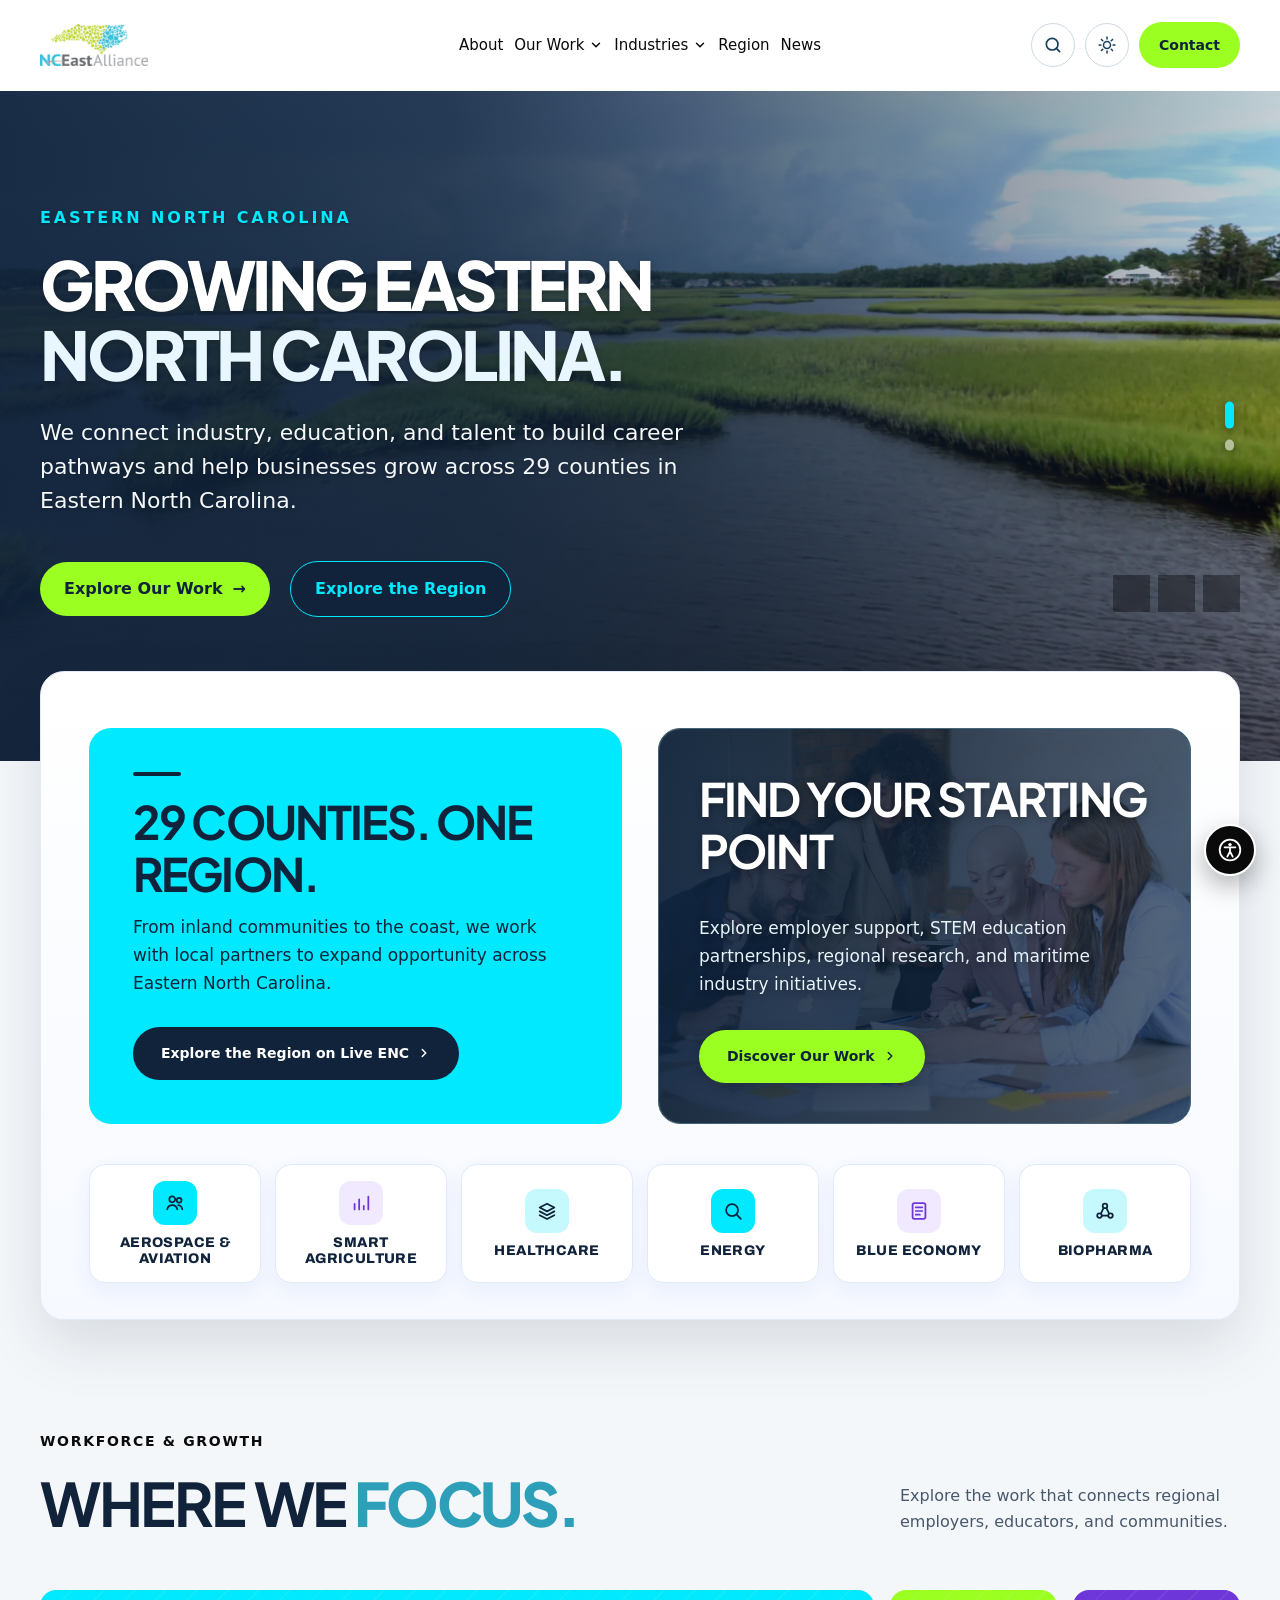
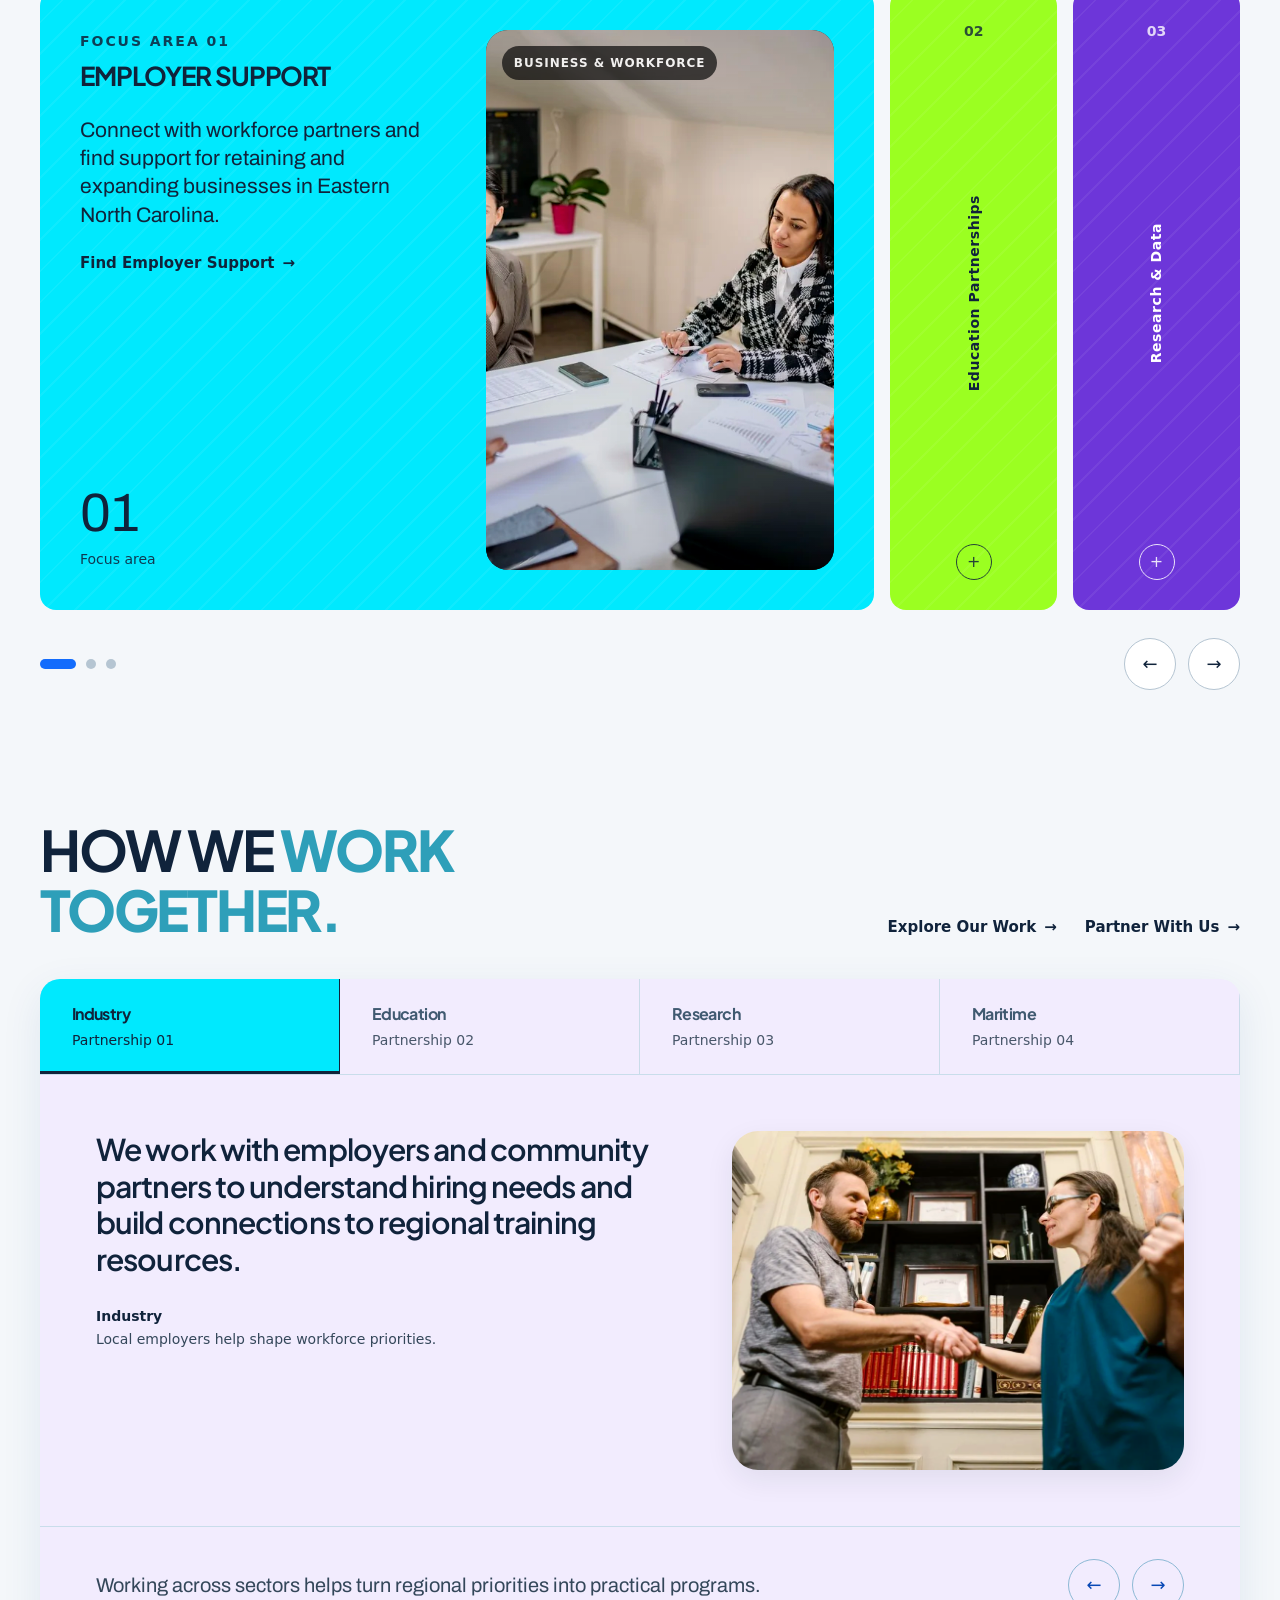
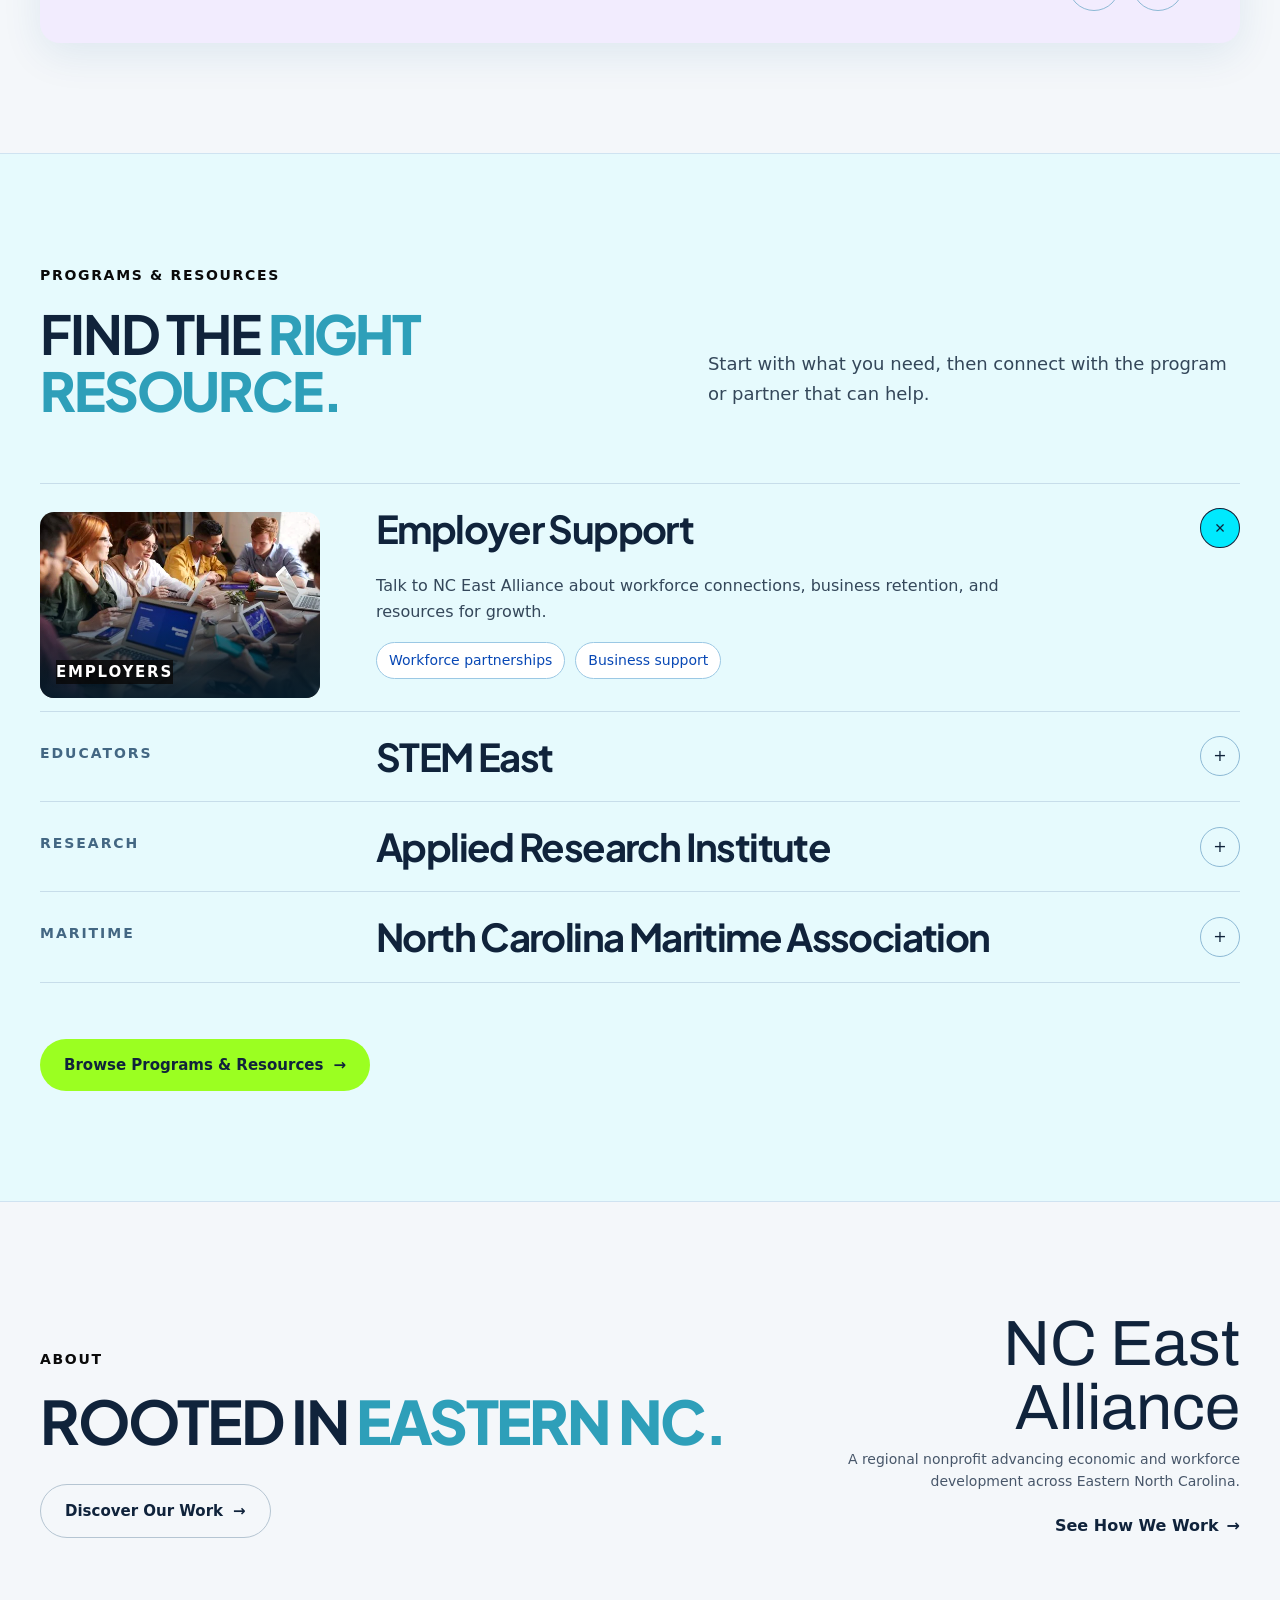
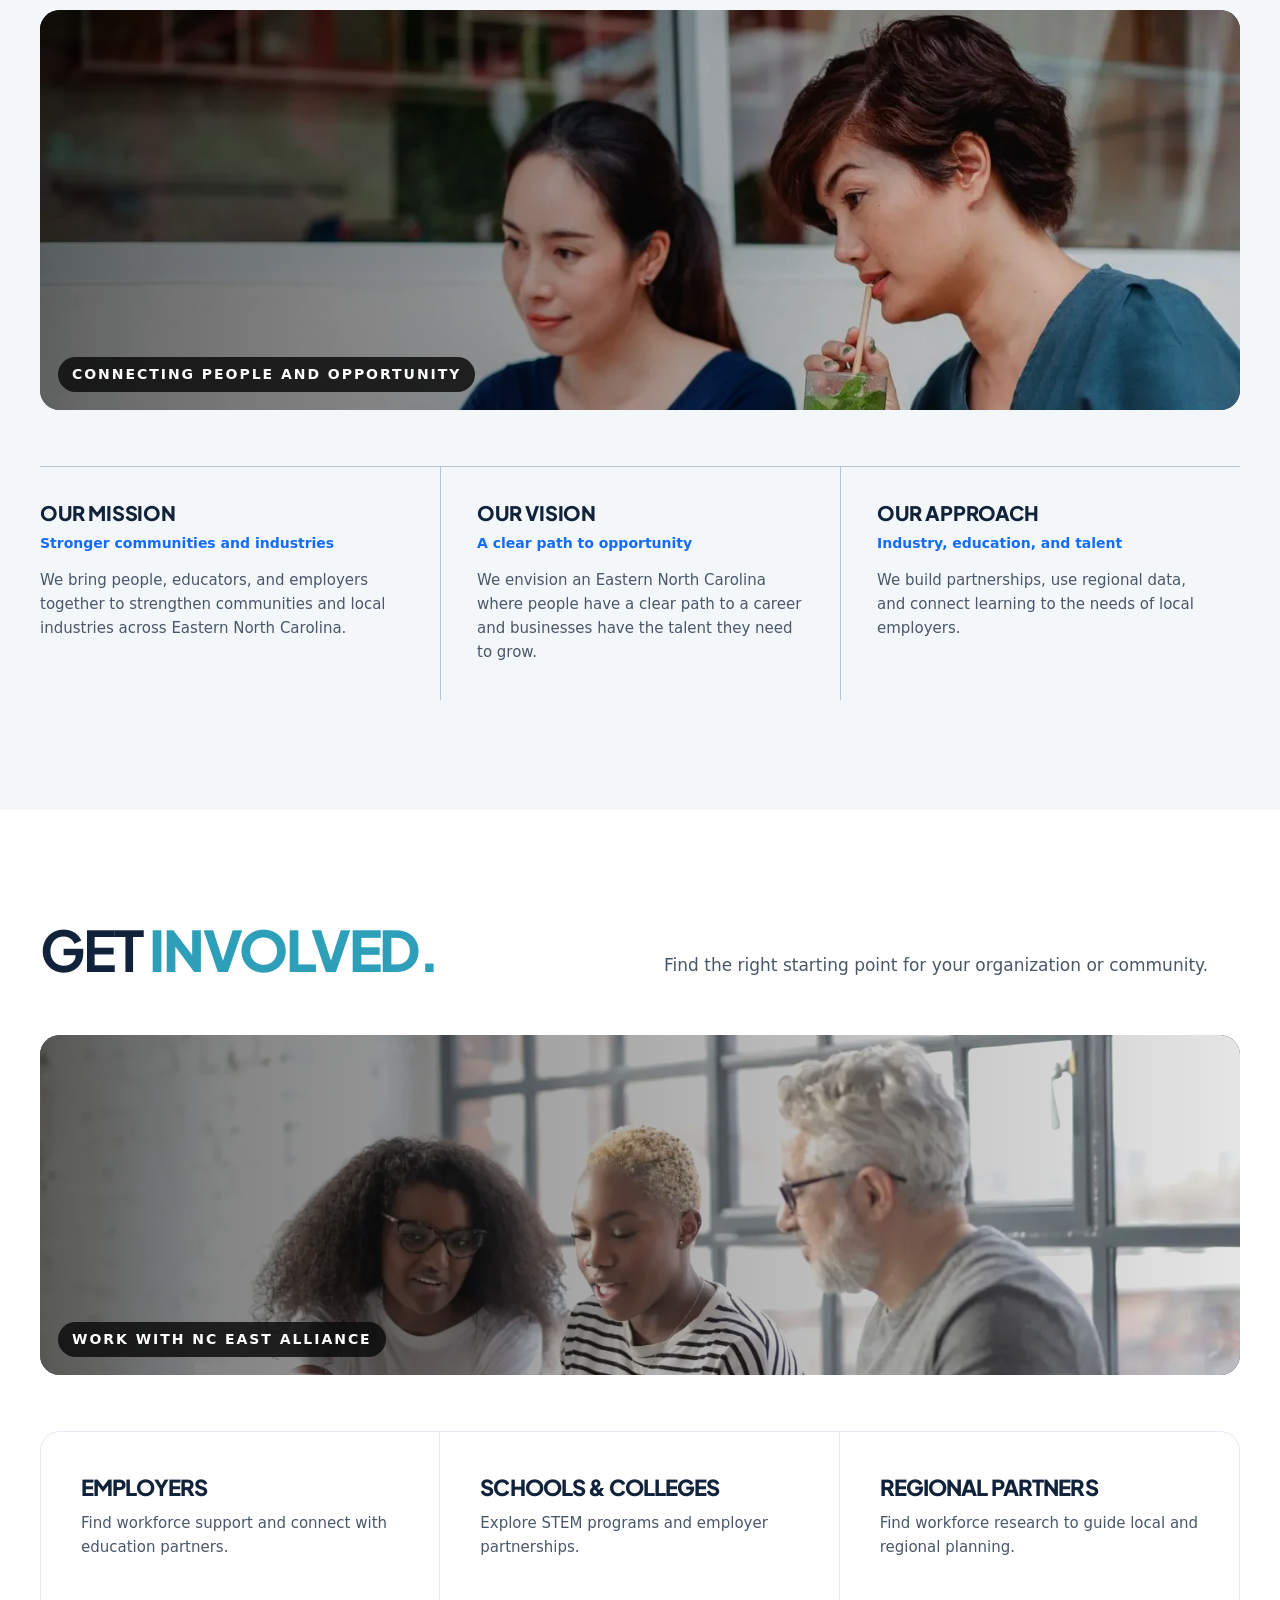
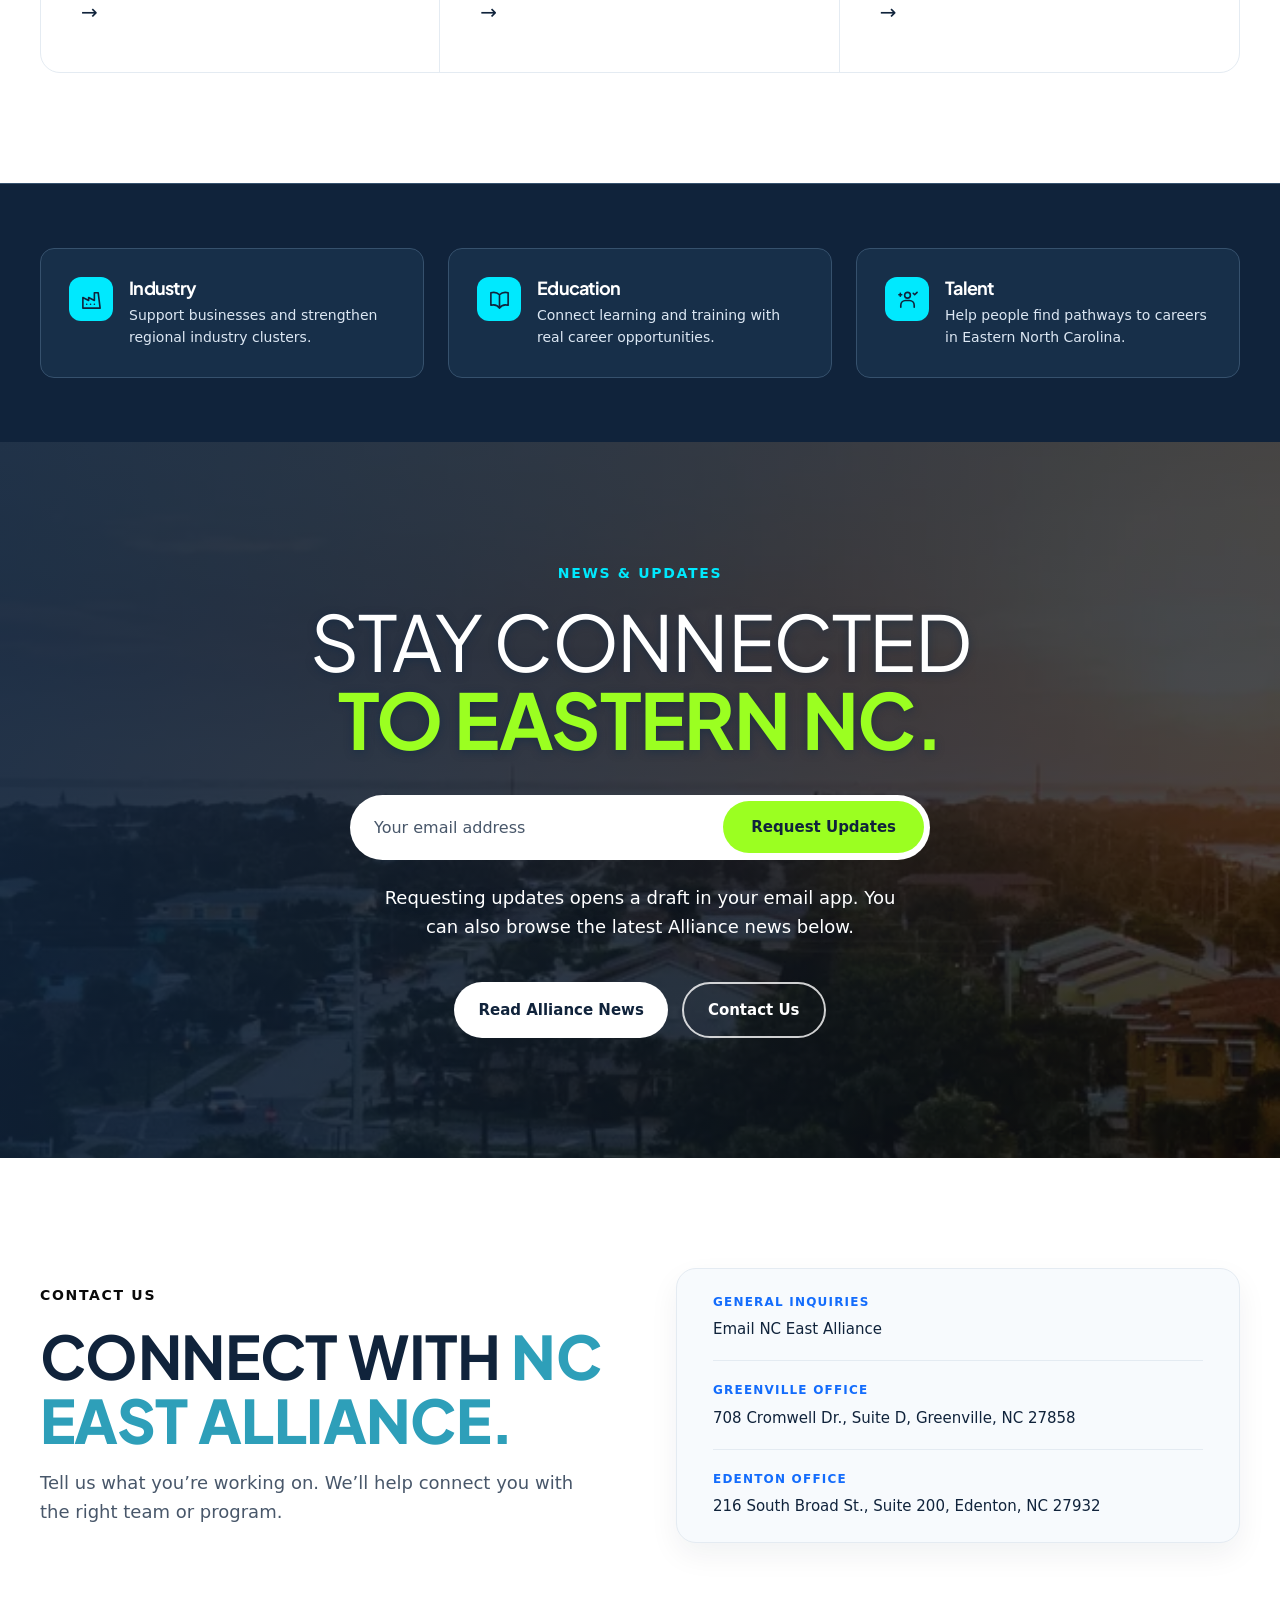
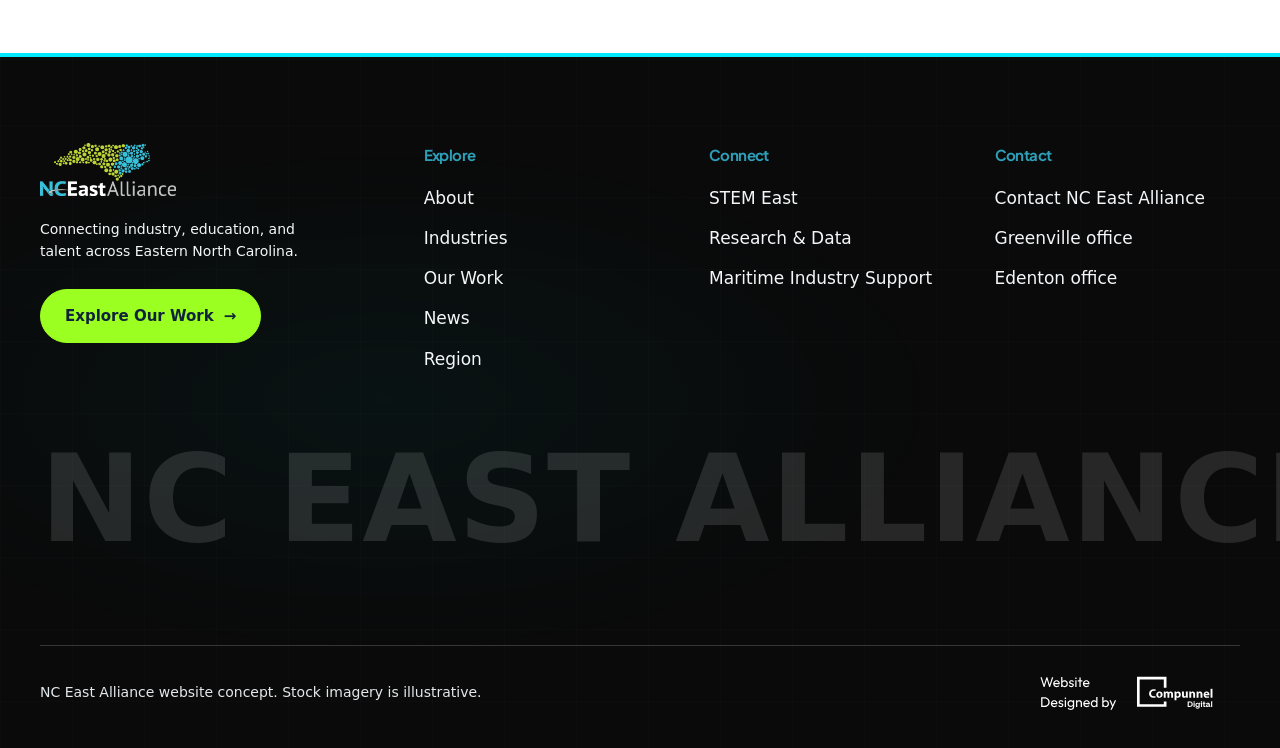
==== index.html @ 00477bab "Add files via upload" ====
<!DOCTYPE html>
<html lang="en">
<head>
<meta charset="utf-8">
<meta content="light" name="color-scheme">
<meta content="width=device-width, initial-scale=1, viewport-fit=cover" name="viewport">
<title>NC East Alliance | Growing Eastern North Carolina</title>
<meta name="description" content="NC East Alliance connects industry, education, and talent across 29 counties in Eastern North Carolina."><style>
  :root {
    --surface: #FFFFFF;
    --on-dark: #FFFFFF;
    --dark-surface: #10233B;
    --header-bg: rgba(255,255,255,.92);
    --ink-soft: #55585F;
    --red: #136CFC;
    --red-dark: #0848B5;
    --red-tint: #E5F3FA;
    --white: #FFFFFF;
    --paper: #F4F7FA;
    --grey-100: #E8E8E6;
    --grey-300: #C9CACE;
    --grey-500: #72757C;
    --grey-700: #3A3C41;
    --mid: #0848B5;
    --light: #A6A9B0;
    --charcoal: #10233B;
    --radius: 16px;
    --max: 1200px;
    --serif: "Archivo", "Arial Black", Arial, sans-serif;
    --sans: "Inter", system-ui, -apple-system, "Segoe UI", Roboto, sans-serif;
    --ease: cubic-bezier(.2,.7,.2,1);
  }
  * { box-sizing: border-box; margin: 0; padding: 0; }
  html { scroll-behavior: smooth; scroll-padding-top: 80px; }
  body { font-family: var(--sans); color: var(--charcoal); background: var(--paper); line-height: 1.6; -webkit-font-smoothing: antialiased; overflow-x: hidden; }
  a { color: inherit; text-decoration: none; }
  button, input, select, textarea { font: inherit; }
  [hidden] { display: none !important; }
  .container { width: min(100% - 48px, var(--max)); margin-inline: auto; }
  section { padding: 110px 0; }
  .display { font-family: var(--serif); font-weight: 400; line-height: 1.05; letter-spacing: -0.02em; }
  .display em { font-style: italic; font-weight: 700; }
  .eyebrow { display: block; font-size: 14px; font-weight: 600; letter-spacing: .12em; text-transform: uppercase; color: var(--grey-500); margin-bottom: 18px; }
  .eyebrow.red { color: var(--red); }
  h3 { font-size: 20px; font-weight: 600; line-height: 1.3; }
  p { color: var(--grey-500); }
  .muted-link { font-weight: 600; display: inline-flex; gap: 8px; align-items: center; transition: color .2s; }
  .muted-link:hover { color: var(--red); }
  .muted-link span { display: inline-block; transition: transform .3s var(--ease); }
  .muted-link:hover span { transform: translate(3px,-3px); }

  
  .reveal { opacity: 0; transform: translateY(28px); transition: opacity .9s var(--ease), transform .9s var(--ease); transition-delay: var(--d, 0s); }
  .reveal.in { opacity: 1; transform: none; }

  
  #scroll-bar { position: fixed; top: 0; left: 0; height: 3px; width: 0; background: var(--red); z-index: 100; }

  
  .btn { display: inline-flex; align-items: center; justify-content: center; gap: 10px; padding: 14px 24px; border-radius: 999px; font-weight: 600; font-size: 15px; border: 0; cursor: pointer; transition: background .25s, color .25s, border-color .25s, transform .25s var(--ease), box-shadow .25s; position: relative; overflow: hidden; }
  .btn .arr { display: inline-block; transition: transform .3s var(--ease); }
  .btn:hover .arr { transform: translateX(4px); }
  .btn:hover { transform: translateY(-2px); box-shadow: 0 10px 24px rgba(28,29,32,.18); }
  .btn:active { transform: scale(.97); }
  .btn-red { background: var(--red); color: var(--on-dark); }
  .btn-red:hover { background: var(--red-dark); }
  .btn-dark { background: var(--dark-surface); color: var(--on-dark); }
  .btn-ghost { background: transparent; color: var(--charcoal); border: 1px solid var(--grey-300); }
  .btn-ghost:hover { border-color: var(--charcoal); }
  .btn-white { background: var(--surface); color: var(--charcoal); }
  .icon-btn { width: 52px; height: 52px; border-radius: 50%; border: 1px solid var(--grey-300); background: var(--surface); display: grid; place-items: center; cursor: pointer; font-size: 18px; color: var(--charcoal); transition: all .25s var(--ease); }
  .icon-btn:hover { border-color: var(--charcoal); transform: scale(1.06); }
  .icon-btn:active { transform: scale(.94); }

  
  .email-form { display: flex; align-items: center; background: var(--surface); border-radius: 999px; padding: 6px 6px 6px 22px; max-width: 520px; border: 1px solid var(--grey-300); transition: box-shadow .3s, border-color .3s; }
  .email-form:focus-within { border-color: var(--red); box-shadow: 0 0 0 4px var(--red-tint); }
  .email-form input { flex: 1; border: 0; outline: none; font-size: 15px; background: transparent; min-width: 0; }
  .email-form .btn { padding: 12px 22px; }
  .email-form.on-dark { background: #26282D; border-color: #3A3C41; }
  .email-form.on-dark input { color: var(--on-dark); }
  .email-form.on-dark input::placeholder { color: var(--grey-500); }

  
  header { position: sticky; top: 0; z-index: 50; background: var(--header-bg); backdrop-filter: blur(12px); border-bottom: 1px solid transparent; transition: border-color .3s, box-shadow .3s; padding-top: env(safe-area-inset-top, 0px); }
  header.scrolled { border-color: var(--grey-100); box-shadow: 0 8px 24px rgba(28,29,32,.05); }
  .nav { display: grid; grid-template-columns: 1fr auto 1fr; align-items: center; height: 72px; }
  .nav-left, .nav-right { display: flex; align-items: center; gap: 28px; }
  .nav-right { justify-content: flex-end; }
  .nav-left a, .nav-right a.plain { font-size: 14px; font-weight: 500; color: var(--grey-700); position: relative; padding: 4px 0; }
  .nav-left a::after, .nav-right a.plain::after { content: ""; position: absolute; left: 0; bottom: 0; height: 1px; width: 100%; background: var(--red); transform: scaleX(0); transform-origin: right; transition: transform .35s var(--ease); }
  .nav-left a:hover, .nav-right a.plain:hover { color: var(--red); }
  .nav-left a:hover::after, .nav-right a.plain:hover::after { transform: scaleX(1); transform-origin: left; }
  .logo { font-weight: 800; font-size: 22px; letter-spacing: -0.03em; display: inline-flex; align-items: center; gap: 8px; }
  .logo-mark { width: 26px; height: 26px; border-radius: 7px; background: var(--red); color: var(--on-dark); display: grid; place-items: center; font-size: 14px; transition: transform .5s var(--ease); }
  .logo:hover .logo-mark { transform: rotate(-12deg) scale(1.08); }
  .menu-toggle { display: none; background: none; border: 0; font-size: 26px; cursor: pointer; }

  
  .hero { position: relative; background: var(--dark-surface); color: var(--on-dark); padding: 150px 0 180px; overflow: hidden; --mx: 70%; --my: 30%; }
  .hero::before { content: ""; position: absolute; inset: 0; background: radial-gradient(ellipse at 75% 30%, rgba(0,65,219,.55), transparent 60%), linear-gradient(160deg, #136CFC, #10233B); }
  .hero::after { content: ""; position: absolute; inset: 0; background: radial-gradient(520px circle at var(--mx) var(--my), rgba(255,255,255,.10), transparent 60%); pointer-events: none; transition: background .2s; }
  .hero .container { position: relative; z-index: 1; }
  .hero h1 { font-size: clamp(40px, 5.2vw, 72px); max-width: 880px; }
  .hero h1 .line { display: block; overflow: hidden; }
  .hero h1 .line > span { display: inline-block; transform: translateY(105%); animation: rise 1s var(--ease) forwards; }
  .hero h1 .line:nth-child(2) > span { animation-delay: .12s; }
  .hero .sub { color: #B8BAC0; font-size: 19px; max-width: 560px; margin: 28px 0 40px; opacity: 0; animation: fade 1s .35s var(--ease) forwards; }
  .hero .email-form { opacity: 0; animation: fade 1s .5s var(--ease) forwards; }
  .hero-side { position: absolute; right: 24px; bottom: 0; max-width: 260px; font-size: 14px; color: #9A9CA3; }
  .hero-motion { position: absolute; inset: 0; pointer-events: none; opacity: .6; overflow: hidden; z-index: 0; }

  
  .stats-wrap { background: var(--surface); border: 1px solid var(--grey-100); border-radius: var(--radius); overflow: hidden; margin-top: -90px; position: relative; z-index: 2; box-shadow: 0 24px 60px rgba(28,29,32,.08); }
  .stat-top { display: grid; grid-template-columns: 1fr 1fr; }
  .stat-top > div { padding: 44px 48px; transition: background .3s; }
  .stat-top > div:hover { background: #FAFAF9; }
  .stat-top > div + div { border-left: 1px solid var(--grey-100); }
  .big-stat { font-family: var(--serif); font-size: 64px; line-height: 1; letter-spacing: -0.02em; font-variant-numeric: tabular-nums; }
  .stat-top p { margin-top: 12px; font-size: 14px; }
  .logo-grid { display: grid; grid-template-columns: repeat(6, 1fr); border-top: 1px solid var(--grey-100); }
  .logo-grid div { padding: 30px 16px; text-align: center; font-weight: 700; color: var(--grey-300); font-size: 17px; border-right: 1px solid var(--grey-100); transition: color .3s, transform .3s var(--ease); cursor: default; }
  .logo-grid div:hover { color: var(--charcoal); transform: translateY(-2px); }
  .logo-grid div:last-child { border-right: 0; }

  
  .products-head { display: flex; justify-content: space-between; align-items: end; gap: 32px; margin-bottom: 56px; flex-wrap: wrap; }
  .products-head h2 { font-size: clamp(38px, 5vw, 60px); }
  .products-nav { display: flex; gap: 12px; }
  .pcards { display: flex; gap: 16px; height: 620px; }
  .pcard { position: relative; flex: 1 1 0; min-width: 0; border-radius: var(--radius); overflow: hidden; cursor: pointer; color: var(--on-dark); background: var(--c); transition: flex-grow .9s var(--ease), background .5s, transform .4s var(--ease); --t: #fff; color: var(--t); outline: none; }
  .pcard.active { flex-grow: 5; cursor: default; }
  .pcard:not(.active):hover { transform: translateY(-6px); }
  .pcard:focus-visible { box-shadow: 0 0 0 3px var(--paper), 0 0 0 5px var(--charcoal); }
  .pcard::before { content: ""; position: absolute; inset: 0; background: repeating-linear-gradient(135deg, rgba(255,255,255,.06) 0 2px, transparent 2px 22px); pointer-events: none; }
  .pc-rail { position: absolute; inset: 0; display: flex; flex-direction: column; justify-content: space-between; align-items: center; padding: 30px 0; transition: opacity .4s var(--ease); }
  .pcard.active .pc-rail { opacity: 0; pointer-events: none; }
  .pc-num { font-size: 14px; font-weight: 600; opacity: .8; }
  .pc-name { writing-mode: vertical-rl; transform: rotate(180deg); font-family: var(--sans); font-weight: 700; font-size: 20px; letter-spacing: -0.01em; white-space: nowrap; }
  .pc-plus { width: 36px; height: 36px; border-radius: 50%; border: 1px solid currentColor; display: grid; place-items: center; font-size: 16px; transition: transform .4s var(--ease), background .3s; opacity: .85; }
  .pcard:not(.active):hover .pc-plus { transform: rotate(90deg); background: rgba(255,255,255,.18); }
  .pc-content { position: absolute; top: 40px; bottom: 40px; left: 40px; right: 40px; min-width: 620px; display: grid; grid-template-columns: 1.05fr 1fr; gap: 40px; opacity: 0; transition: opacity .5s var(--ease) .25s; pointer-events: none; }
  .pcard.active .pc-content { opacity: 1; pointer-events: auto; }
  .pc-text { display: flex; flex-direction: column; min-height: 0; }
  .pc-brand { font-size: 14px; letter-spacing: .14em; text-transform: uppercase; font-weight: 700; opacity: .85; }
  .pc-title { font-family: var(--sans); font-size: 26px; font-weight: 700; letter-spacing: -0.01em; margin-top: 8px; }
  .pc-quote { font-family: var(--serif); font-size: 21px; line-height: 1.35; margin-top: 26px; }
  .pc-person { margin-top: 22px; font-size: 14px; opacity: .9; }
  .pc-person strong { display: block; font-size: 15px; }
  .pc-more { margin-top: 22px; font-weight: 600; font-size: 15px; display: inline-flex; gap: 8px; align-items: center; align-self: flex-start; padding-bottom: 3px; background: linear-gradient(currentColor, currentColor) no-repeat 0 100% / 0 1px; transition: background-size .4s var(--ease), gap .3s; }
  .pc-more:hover { background-size: 100% 1px; gap: 12px; }
  .pc-metric { margin-top: auto; }
  .pc-metric .num { font-family: var(--serif); font-size: 54px; line-height: 1; }
  .pc-metric .lbl { font-size: 14px; opacity: .88; margin-top: 8px; max-width: 260px; }
  .pc-media { position: relative; border-radius: 12px; overflow: hidden; background: var(--mid); min-height: 0; }
  .pc-media .motion-dots { background-image: radial-gradient(circle, rgba(255,255,255,.28) 1.5px, transparent 2px); }
  .pc-media .motion-beam { background: linear-gradient(90deg, transparent, rgba(255,255,255,.35), transparent); }
  .pc-media .cap { position: absolute; left: 16px; bottom: 14px; z-index: 2; font-size: 14px; letter-spacing: .08em; text-transform: uppercase; font-weight: 600; opacity: .85; }
  .pc-media .shape { position: absolute; inset: 22% 18%; border-radius: 22px; border: 1px solid rgba(255,255,255,.35); animation: spin 14s linear infinite; }
  .pc-media .shape.b { inset: 34% 30%; animation-duration: 9s; animation-direction: reverse; border-style: dashed; }
  .pcards-foot { display: flex; justify-content: space-between; align-items: center; margin-top: 28px; gap: 20px; flex-wrap: wrap; }
  .pc-dots { display: flex; gap: 10px; }
  .pc-dots button { width: 10px; height: 10px; border-radius: 999px; border: 0; background: var(--grey-300); cursor: pointer; transition: width .4s var(--ease), background .3s; padding: 0; }
  .pc-dots button.on { width: 36px; background: var(--red); }
  .pc-dots button:hover:not(.on) { background: var(--grey-500); }
  .pc-arrows { display: flex; gap: 12px; }

  
  .customers-head { display: flex; justify-content: space-between; align-items: end; margin-bottom: 40px; flex-wrap: wrap; gap: 24px; }
  .customers-head h2 { font-size: clamp(38px, 5vw, 56px); max-width: 560px; }
  .customers-box { background: var(--dark-surface); color: var(--on-dark); border-radius: 20px; overflow: hidden; }
  .cust-tabs { display: grid; grid-template-columns: repeat(4, 1fr); border-bottom: 1px solid #33353B; position: relative; }
  .cust-tab { padding: 22px 32px; background: none; border: 0; color: #8B8E96; text-align: left; cursor: pointer; border-right: 1px solid #33353B; transition: color .3s, background .3s; }
  .cust-tab:last-child { border-right: 0; }
  .cust-tab:hover { color: var(--on-dark); }
  .cust-tab strong { display: block; color: inherit; font-size: 16px; }
  .cust-tab span { font-size: 14px; }
  .cust-tab.active { color: var(--on-dark); background: #24262B; }
  .cust-bar { position: absolute; bottom: 0; height: 3px; background: var(--red); transition: left .5s var(--ease), width .5s var(--ease); }
  .cust-body { padding: 56px; display: grid; grid-template-columns: 1.3fr 1fr; gap: 48px; animation: fadeUp .6s var(--ease); }
  .cust-body blockquote { font-family: var(--serif); font-size: 30px; line-height: 1.3; }
  .cust-body .by { margin-top: 28px; font-size: 14px; color: #B8BAC0; }
  .cust-body .by strong { color: var(--on-dark); display: block; }
  .cust-body .readmore { margin-top: 28px; display: inline-flex; color: var(--on-dark); font-weight: 600; gap: 8px; background: linear-gradient(var(--on-dark), var(--on-dark)) no-repeat 0 100% / 0 1px; padding-bottom: 3px; transition: background-size .4s var(--ease); }
  .cust-body .readmore:hover { background-size: 100% 1px; }
  .cust-kpis { display: grid; gap: 28px; align-content: center; }
  .kpi { border-left: 2px solid var(--red); padding-left: 20px; transition: transform .35s var(--ease), border-color .3s; }
  .kpi:hover { transform: translateX(6px); border-color: #9BFF21; }
  .kpi .v { font-family: var(--serif); font-size: 44px; line-height: 1; }
  .kpi .l { font-size: 14px; color: #A3A6AD; margin-top: 6px; }
  .cust-quotes { border-top: 1px solid #33353B; padding: 32px 56px; display: flex; justify-content: space-between; align-items: center; gap: 24px; }
  .cust-quotes p { color: #D7D8DC; font-family: var(--serif); font-size: 20px; max-width: 680px; }
  .cust-quotes .icon-btn { background: transparent; color: var(--on-dark); border-color: #4A4D55; }
  .cust-quotes .icon-btn:hover { border-color: var(--on-dark); }

  
  .dark-section { background: var(--dark-surface); color: var(--on-dark); }
  .dark-section p { color: #9A9CA3; }
  .dark-head { max-width: 720px; margin-bottom: 64px; }
  .dark-head h2 { font-size: clamp(40px, 5vw, 60px); }
  .acc { border-top: 1px solid #33353B; }
  .acc-row { border-bottom: 1px solid #33353B; }
  .acc-btn { width: 100%; display: grid; grid-template-columns: 180px 1fr 44px; align-items: center; gap: 24px; padding: 28px 0; background: none; border: 0; color: var(--on-dark); cursor: pointer; text-align: left; }
  .acc-btn .kicker { font-size: 14px; color: #8B8E96; transition: color .3s; }
  .acc-btn .title { font-family: var(--serif); font-size: clamp(26px, 3vw, 38px); transition: color .3s, transform .4s var(--ease); }
  .acc-btn:hover .title { color: #9BFF21; transform: translateX(8px); }
  .acc-btn:hover .kicker { color: var(--on-dark); }
  .acc-btn .plus { width: 40px; height: 40px; border-radius: 50%; border: 1px solid #4A4D55; display: grid; place-items: center; transition: transform .4s var(--ease), background .3s, border-color .3s; justify-self: end; }
  .acc-row.open .plus { transform: rotate(45deg); background: var(--red); border-color: var(--red); }
  .acc-panel { display: grid; grid-template-columns: 180px 1fr; gap: 24px; padding: 0 0 32px; animation: fadeUp .5s var(--ease); }
  .acc-panel p { max-width: 640px; }
  .acc-panel ul { list-style: none; display: flex; flex-wrap: wrap; gap: 10px; margin-top: 18px; }
  .acc-panel li { font-size: 14px; padding: 6px 12px; border: 1px solid #3A3C41; border-radius: 999px; color: #C9CACE; transition: border-color .3s, color .3s, transform .3s var(--ease); }
  .acc-panel li:hover { border-color: var(--red); color: var(--on-dark); transform: translateY(-2px); }

  
  @keyframes drift { to { background-position: 28px 28px; } }
  @keyframes beam { from { transform: translateX(-120%); } to { transform: translateX(320%); } }
  @keyframes bar { 0%, 100% { transform: scaleY(.22); } 50% { transform: scaleY(1); } }
  @keyframes sweep { 0% { background-position: 0% 50%; } 50% { background-position: 100% 50%; } 100% { background-position: 0% 50%; } }
  @keyframes spin { to { transform: rotate(360deg); } }
  @keyframes rise { to { transform: translateY(0); } }
  @keyframes fade { to { opacity: 1; } }
  @keyframes fadeUp { from { opacity: 0; transform: translateY(14px); } to { opacity: 1; transform: none; } }
  @keyframes blink { 0%, 80%, 100% { opacity: .2; } 40% { opacity: 1; } }
  .motion-dots { position: absolute; inset: -28px; background-image: radial-gradient(circle, rgba(255,255,255,.22) 1.5px, transparent 2px); background-size: 28px 28px; animation: drift 8s linear infinite; }
  .motion-beam { position: absolute; top: 0; bottom: 0; left: 0; width: 35%; background: linear-gradient(90deg, transparent, rgba(0,65,219,.6), transparent); animation: beam 6s ease-in-out infinite; }
  .loop { position: relative; height: 280px; border-radius: 20px; overflow: hidden; background: var(--dark-surface); isolation: isolate; }
  .loop .bars { position: absolute; left: 8%; right: 8%; bottom: 0; height: 58%; display: flex; align-items: flex-end; gap: 10px; z-index: 1; }
  .loop .bars i { flex: 1; height: 100%; background: var(--red); border-radius: 6px 6px 0 0; transform-origin: bottom; animation: bar 2.4s ease-in-out infinite; }
  .loop .bars i:nth-child(odd) { background: #6B6E75; }
  .loop-label { position: absolute; left: 32px; top: 28px; z-index: 2; color: var(--on-dark); font-size: 14px; letter-spacing: .14em; text-transform: uppercase; font-weight: 600; }

  
  .mission-top { display: grid; grid-template-columns: 1.6fr 1fr; gap: 48px; align-items: end; margin-bottom: 72px; }
  .mission-top h2 { font-size: clamp(38px, 5vw, 60px); }
  
  .mission-year { text-align: right; }
  .mission-year .yr { font-family: var(--serif); font-size: 64px; line-height: 1; }
  .mission-year p { font-size: 14px; margin-top: 8px; }
  .mission-cols { display: grid; grid-template-columns: repeat(3, 1fr); border-top: 1px solid var(--grey-300); }
  .mission-col { padding: 36px 36px 36px 0; transition: transform .4s var(--ease); }
  .mission-col:hover { transform: translateY(-4px); }
  .mission-col + .mission-col { padding-left: 36px; border-left: 1px solid var(--grey-300); }
  .mission-col .sub { font-size: 14px; color: var(--red); font-weight: 600; margin: 8px 0 14px; }
  .mission-col p { font-size: 15px; }

  
  .industries { background: var(--surface); }
  .ind-head { display: grid; grid-template-columns: 1fr 1fr; gap: 48px; align-items: end; margin-bottom: 56px; }
  .ind-head h2 { font-size: clamp(38px, 5vw, 56px); }
  .ind-grid { display: grid; grid-template-columns: repeat(3, 1fr); border: 1px solid var(--grey-100); border-radius: 20px; overflow: hidden; }
  .ind-card { padding: 44px 40px; min-height: 240px; display: flex; flex-direction: column; border-right: 1px solid var(--grey-100); border-bottom: 1px solid var(--grey-100); transition: background .35s, color .35s; cursor: pointer; position: relative; }
  .ind-card:nth-child(3n) { border-right: 0; }
  .ind-card:nth-last-child(-n+3) { border-bottom: 0; }
  .ind-card::before { content: ""; position: absolute; left: 0; top: 0; height: 3px; width: 100%; background: var(--red); transform: scaleX(0); transform-origin: left; transition: transform .5s var(--ease); }
  .ind-card:hover { background: var(--red-tint); }
  .ind-card:hover::before { transform: scaleX(1); }
  .ind-card h3 { font-size: 22px; margin-bottom: 12px; }
  .ind-card p { font-size: 15px; }
  .ind-card .go { margin-top: auto; padding-top: 28px; font-size: 20px; color: var(--charcoal); transition: transform .4s var(--ease), color .3s; display: inline-block; }
  .ind-card:hover .go { transform: translateX(8px); color: var(--red); }

  
  .strip { background: var(--paper); padding: 72px 0; border-top: 1px solid var(--grey-100); }
  .strip-grid { display: grid; grid-template-columns: repeat(3, 1fr); gap: 32px; }
  .strip-item { display: flex; gap: 16px; align-items: flex-start; transition: transform .35s var(--ease); }
  .strip-item:hover { transform: translateY(-3px); }
  .strip-item .ic { flex: 0 0 44px; height: 44px; border-radius: 12px; background: var(--surface); border: 1px solid var(--grey-100); display: grid; place-items: center; color: var(--red); font-weight: 700; transition: background .3s, color .3s, transform .4s var(--ease); }
  .strip-item:hover .ic { background: var(--red); color: var(--on-dark); transform: rotate(-8deg); }
  .strip-item strong { display: block; font-size: 15px; }
  .strip-item span { font-size: 14px; color: var(--grey-500); }

  
  .calc { background: var(--surface); }
  .calc-box { display: grid; grid-template-columns: 1fr 1fr; gap: 64px; align-items: center; }
  .calc-box h2 { font-size: clamp(36px, 4.5vw, 52px); margin-bottom: 18px; }
  .calc-box label { display: flex; justify-content: space-between; font-size: 14px; font-weight: 600; color: var(--charcoal); margin: 26px 0 10px; }
  .calc-box label span { color: var(--red); font-variant-numeric: tabular-nums; }
  .calc-box input[type=range] { width: 100%; accent-color: var(--red); cursor: pointer; }
  .calc-result { background: var(--dark-surface); color: var(--on-dark); border-radius: 20px; padding: 48px; transition: transform .4s var(--ease), box-shadow .4s; }
  .calc-result:hover { transform: translateY(-4px); box-shadow: 0 24px 50px rgba(28,29,32,.2); }
  .calc-result .label { font-size: 14px; color: #9A9CA3; letter-spacing: .08em; text-transform: uppercase; }
  .calc-result .amt { font-family: var(--serif); font-size: 72px; line-height: 1; margin: 14px 0 8px; font-variant-numeric: tabular-nums; }
  .calc-result .amt span { color: #9BFF21; }
  .calc-result p { color: #9A9CA3; font-size: 14px; margin-bottom: 28px; }

  
  .cta { background: var(--red); color: var(--on-dark); text-align: center; padding: 120px 0; }
  .cta h2 { font-family: var(--serif); font-size: clamp(44px, 6vw, 80px); font-weight: 400; line-height: 1.02; letter-spacing: -0.02em; }
  .cta h2 em { font-weight: 700; }
  .cta p { color: #E5F3FA; margin: 24px auto 40px; max-width: 540px; font-size: 18px; }
  .cta .email-form { margin: 0 auto; background: var(--surface); border-color: transparent; }
  .cta .email-form .btn { background: var(--dark-surface); }
  .cta .email-form .btn:hover { background: #000; }

  
  footer { background: var(--grey-100); padding: 90px 0 36px; color: var(--grey-700); }
  .footer-grid { display: grid; grid-template-columns: 1.6fr repeat(4, 1fr); gap: 40px; }
  footer .logo { color: var(--charcoal); margin-bottom: 20px; }
  footer .about { font-size: 14px; color: var(--grey-500); max-width: 300px; }
  footer h4 { font-size: 14px; color: var(--charcoal); font-weight: 700; margin-bottom: 18px; }
  footer ul { list-style: none; display: grid; gap: 11px; }
  footer ul a { font-size: 14px; color: var(--grey-700); background: linear-gradient(var(--red), var(--red)) no-repeat 0 100% / 0 1px; padding-bottom: 2px; transition: background-size .35s var(--ease), color .3s; display: inline-block; justify-self: start; }
  footer ul a:hover { color: var(--red); background-size: 100% 1px; }
  .footer-bottom { margin-top: 72px; padding-top: 26px; border-top: 1px solid var(--grey-300); display: flex; justify-content: space-between; flex-wrap: wrap; gap: 16px; font-size: 14px; color: var(--grey-500); }
  .footer-bottom a { margin-left: 18px; transition: color .3s; }
  .footer-bottom a:hover { color: var(--red); }
  .media-credit { font-size: 14px; margin-top: 8px; max-width: 620px; }

  
  .assist { position: fixed; right: 24px; bottom: 24px; z-index: 60; background: var(--dark-surface); color: var(--on-dark); border: 0; border-radius: 999px; padding: 14px 22px 14px 16px; display: inline-flex; gap: 10px; align-items: center; font-weight: 600; font-size: 14px; cursor: pointer; box-shadow: 0 12px 30px rgba(0,0,0,.25); transition: transform .3s var(--ease); }
  .assist:hover { transform: translateY(-3px); }
  .assist .dot { width: 22px; height: 22px; border-radius: 50%; background: var(--red); display: grid; place-items: center; font-size: 14px; animation: pulse 2.4s ease infinite; }
  @keyframes pulse { 0% { box-shadow: 0 0 0 0 rgba(0,65,219,.6); } 70% { box-shadow: 0 0 0 10px rgba(0,65,219,0); } 100% { box-shadow: 0 0 0 0 rgba(0,65,219,0); } }
  .assist-panel { position: fixed; right: 24px; bottom: 90px; z-index: 60; width: 300px; background: var(--surface); border-radius: 18px; padding: 20px; box-shadow: 0 24px 50px rgba(28,29,32,.18); opacity: 0; transform: translateY(12px) scale(.96); transform-origin: bottom right; pointer-events: none; transition: opacity .3s, transform .4s var(--ease); }
  .assist-panel.open { opacity: 1; transform: none; pointer-events: auto; }
  .assist-panel .msg { font-size: 14px; color: var(--grey-700); background: var(--paper); border-radius: 12px; padding: 12px 14px; min-height: 44px; }
  .assist-panel .typing span { display: inline-block; width: 6px; height: 6px; margin-right: 4px; border-radius: 50%; background: var(--grey-500); animation: blink 1.2s infinite; }
  .assist-panel .typing span:nth-child(2) { animation-delay: .2s; }
  .assist-panel .typing span:nth-child(3) { animation-delay: .4s; }
  .assist-panel .quick { display: flex; flex-wrap: wrap; gap: 8px; margin-top: 14px; }
  .assist-panel .quick button { border: 1px solid var(--grey-300); background: var(--surface); border-radius: 999px; padding: 6px 12px; font-size: 14px; cursor: pointer; transition: all .25s; }
  .assist-panel .quick button:hover { border-color: var(--red); color: var(--red); transform: translateY(-1px); }

  
  @media (max-width: 1080px) {
    .logo-grid { grid-template-columns: repeat(3, 1fr); }
    .logo-grid div:nth-child(3n) { border-right: 0; }
    .logo-grid div:nth-child(-n+3) { border-bottom: 1px solid var(--grey-100); }
    .footer-grid { grid-template-columns: 1fr 1fr 1fr; }
    .footer-grid > div:first-child { grid-column: 1 / -1; }
    .pc-content { min-width: 560px; }
  }
  @media (max-width: 900px) {
    section { padding: 80px 0; }
    .nav { grid-template-columns: auto 1fr; }
    .nav-left { display: none; }
    .nav-right a.plain { display: none; }
    .menu-toggle { display: block; justify-self: end; }
    .nav-left.open { display: flex; flex-direction: column; position: absolute; top: 72px; left: 0; right: 0; background: var(--paper); padding: 24px; gap: 18px; }
    .stat-top, .cust-body, .calc-box, .mission-top, .ind-head, .mission-cols, .strip-grid { grid-template-columns: 1fr; }
    .mission-year { text-align: left; }
    .mission-col, .mission-col + .mission-col { padding: 28px 0; border-left: 0; }
    .mission-col + .mission-col { border-top: 1px solid var(--grey-300); }
    .ind-grid { grid-template-columns: 1fr 1fr; }
    .ind-card:nth-child(3n) { border-right: 1px solid var(--grey-100); }
    .ind-card:nth-child(2n) { border-right: 0; }
    .ind-card:nth-last-child(-n+3) { border-bottom: 1px solid var(--grey-100); }
    .ind-card:nth-last-child(-n+2) { border-bottom: 0; }
    .cust-tabs { grid-template-columns: 1fr; }
    .cust-tab { border-right: 0; border-bottom: 1px solid #33353B; }
    .cust-bar { display: none; }
    .cust-quotes { flex-direction: column; align-items: flex-start; padding: 28px; }
    .acc-btn { grid-template-columns: 1fr 40px; }
    .acc-btn .kicker { display: none; }
    .acc-panel { grid-template-columns: 1fr; }
    .hero-side { position: static; margin-top: 40px; }
    
    .pcards { flex-direction: column; height: auto; }
    .pcard { flex: none; height: 84px; transition: height .7s var(--ease), background .5s; }
    .pcard.active { height: 640px; }
    .pcard:not(.active):hover { transform: none; }
    .pc-rail { flex-direction: row; padding: 0 26px; }
    .pc-name { writing-mode: horizontal-tb; transform: none; font-size: 18px; }
    .pc-content { position: absolute; inset: 28px; min-width: 0; grid-template-columns: 1fr; grid-template-rows: auto 1fr; gap: 24px; }
    .pc-media { min-height: 200px; }
  }
  @media (max-width: 640px) {
    .container { width: min(100% - 32px, var(--max)); }
    .logo-grid { grid-template-columns: 1fr 1fr; }
    .logo-grid div { border-right: 0 !important; }
    .logo-grid div:nth-child(odd) { border-right: 1px solid var(--grey-100) !important; }
    .logo-grid div:nth-child(-n+4) { border-bottom: 1px solid var(--grey-100); }
    .stat-top > div { padding: 28px; }
    .stat-top > div + div { border-left: 0; border-top: 1px solid var(--grey-100); }
    .stats-wrap { margin-top: -60px; }
    .ind-grid { grid-template-columns: 1fr; }
    .ind-card { border-right: 0 !important; border-bottom: 1px solid var(--grey-100) !important; }
    .ind-card:last-child { border-bottom: 0 !important; }
    .cust-body { padding: 32px 28px; }
    .calc-result { padding: 32px; }
    .footer-grid { grid-template-columns: 1fr 1fr; }
    .email-form { padding-left: 16px; }
    .email-form .btn { padding: 12px 16px; font-size: 14px; }
    .hero { padding: 110px 0 140px; }
    .assist-panel { right: 16px; width: calc(100% - 32px); }
  }
  @media (prefers-reduced-motion: reduce) {
    *, *::before, *::after { animation: none !important; transition: none !important; }
    .reveal { opacity: 1; transform: none; }
    html { scroll-behavior: auto; }
  }

  
  .hero .hero-video { position: absolute; inset: 0; width: 100%; height: 100%; object-fit: cover; z-index: 0; pointer-events: none; }
  .hero::before { z-index: 0; }
  .hero::after { z-index: 1; background: linear-gradient(90deg, rgba(0,0,0,.9) 0%, rgba(0,0,0,.45) 50%, rgba(0,0,0,0) 100%); }
  .hero .container { z-index: 2; }
  .hero-motion { display: none; }
  @media (max-width: 640px) { .hero::after { background: linear-gradient(180deg, rgba(0,0,0,.75), rgba(0,0,0,.9)); } }.theme-btn, .a11y-btn { width: 44px; height: 44px; border-radius: 50%; border: 1px solid var(--grey-300); background: var(--surface); color: var(--charcoal); display: inline-grid; place-items: center; cursor: pointer; transition: border-color .25s, transform .25s var(--ease), background .25s; padding: 0; }
  .theme-btn:hover, .a11y-btn:hover { border-color: var(--red); transform: scale(1.05); }
  .theme-btn:active, .a11y-btn:active { transform: scale(.95); }
  .theme-btn .i-sun { display: none; }.nav-right { display: flex; align-items: center; justify-content: flex-end; gap: 12px; }
  .nav-left { justify-self: center; }

  
  .a11y-wrap { position: relative; }
  .a11y-btn { color: var(--charcoal); }
  .a11y-panel { position: absolute; right: 0; bottom: 56px; width: 260px; background: var(--surface); color: var(--charcoal); border: 1px solid var(--grey-300); border-radius: 14px; padding: 18px 20px; box-shadow: 0 20px 50px rgba(28,29,32,.18); z-index: 70; animation: fadeUp .35s var(--ease); }
  .a11y-panel[hidden] { display: none !important; }
  .a11y-title { font-size: 14px; font-weight: 700; letter-spacing: .08em; text-transform: uppercase; color: var(--charcoal); margin-bottom: 10px; }
  .a11y-row { display: flex; align-items: center; gap: 10px; padding: 9px 0; font-size: 15px; color: var(--charcoal); cursor: pointer; }
  .a11y-row input { width: 18px; height: 18px; accent-color: var(--red); margin: 0; }

  
  html.a11y-text body { zoom: 1.12; }
  html.a11y-contrast { --grey-300: #6E727A; --grey-500: #3C3F46; --grey-700: #111214; --ink-soft: #1C1D20; }html.a11y-contrast a { text-decoration: underline; text-underline-offset: 3px; }
  html.a11y-motion *, html.a11y-motion *::before, html.a11y-motion *::after { animation: none !important; transition: none !important; }
  html.a11y-motion .reveal { opacity: 1; transform: none; }

  
  @media (max-width: 900px) {
    .nav { grid-template-columns: 1fr auto; }
    .nav-right { justify-self: end; }
  }

  
  .stat-top.cards { padding: 28px; gap: 24px; display: grid; grid-template-columns: 1fr 1fr; }
  .stat-top.cards > .feature-card { border: 1px solid var(--grey-100); border-radius: var(--radius); padding: 44px 44px 40px; background: var(--surface); display: flex; flex-direction: column; transition: transform .35s var(--ease), box-shadow .35s, border-color .35s; }
  .stat-top.cards > .feature-card:hover { transform: translateY(-5px); box-shadow: 0 20px 40px rgba(28,29,32,.09); border-color: var(--red-tint); }
  .fc-title { font-family: var(--serif); font-weight: 700; font-size: clamp(36px, 4.4vw, 56px); line-height: 1.08; letter-spacing: -0.02em; color: var(--charcoal); }
  .fc-text { font-size: 15px; line-height: 1.6; color: var(--ink-soft); margin: 18px 0 0; max-width: 380px; }
  .fc-btn { margin-top: auto; align-self: flex-start; margin-top: 30px; display: inline-flex; align-items: center; justify-content: center; padding: 13px 26px; background: var(--red); color: var(--on-dark); font-size: 14px; font-weight: 600; text-decoration: none; border-radius: 999px; transition: background .25s, transform .25s var(--ease), box-shadow .25s; }
  .fc-btn:hover { background: var(--red-dark); transform: translateY(-2px); box-shadow: 0 10px 22px rgba(0,65,219,.25); }
  @media (max-width: 900px) { .stat-top.cards { grid-template-columns: 1fr; } }

  
  .pc-media.has-gif { background: #000; }
  .pc-media.has-gif .motion-dots, .pc-media.has-gif .motion-beam, .pc-media.has-gif .shape { display: none; }
  .pc-media .pc-gif { position: absolute; inset: 0; width: 100%; height: 100%; object-fit: cover; object-position: 50% 30%; z-index: 0; }
  .pc-media.has-gif .cap { z-index: 2; background: rgba(0,0,0,.45); padding: 4px 10px; border-radius: 999px; color: #fff; }

  
  .a11y-fab { position: fixed; right: 24px; bottom: 90px; z-index: 60; width: 48px; height: 48px; border-radius: 50%; border: 0; background: var(--dark-surface); color: #FFFFFF; display: grid; place-items: center; cursor: pointer; box-shadow: 0 10px 26px rgba(0,0,0,.25); transition: transform .3s var(--ease), background .25s; }
  .a11y-fab:hover { transform: translateY(-2px); background: var(--red); }
  .a11y-fab:focus-visible { outline: 3px solid var(--red); outline-offset: 3px; }
  .a11y-panel { position: fixed; right: 24px; bottom: 148px; }
  @media (max-width: 640px) { .a11y-panel { right: 16px; left: 16px; width: auto; } .a11y-fab { right: 16px; } }

  
  .comm-loop .loop-video { position: absolute; inset: 0; width: 100%; height: 100%; object-fit: cover; z-index: 0; }
  .comm-loop::after { content: ""; position: absolute; inset: 0; z-index: 1; background: linear-gradient(90deg, rgba(0,0,0,.55), rgba(0,0,0,.1)); }
  .comm-loop .loop-label { z-index: 2; background: rgba(0,0,0,.45); padding: 6px 12px; border-radius: 999px; }

  
  .ind-loop .loop-video { position: absolute; inset: 0; width: 100%; height: 100%; object-fit: cover; z-index: 0; }
  .ind-loop::after { content: ""; position: absolute; inset: 0; z-index: 1; background: linear-gradient(90deg, rgba(0,0,0,.55), rgba(0,0,0,.1)); }
  .ind-loop .loop-label { z-index: 2; background: rgba(0,0,0,.45); padding: 6px 12px; border-radius: 999px; }

  
  .nav-left span { font-size: 14px; font-weight: 500; color: var(--ink-soft); cursor: default; padding: 4px 0; }
  footer ul span { font-size: 14px; color: var(--ink-soft); cursor: default; }

  
  .hero-wrap { position: relative; }
  .hero.slide { animation: heroIn .9s var(--ease); }
  @keyframes heroIn { from { opacity: 0; } to { opacity: 1; } }
  .hero-controls { position: absolute; right: 32px; bottom: 32px; z-index: 5; display: flex; gap: 12px; }
  .hero-btn { width: 52px; height: 52px; border-radius: 50%; border: 1px solid rgba(255,255,255,.55); background: rgba(0,0,0,.35); color: #FFFFFF; display: grid; place-items: center; cursor: pointer; backdrop-filter: blur(6px); transition: background .25s, border-color .25s, transform .25s var(--ease); padding: 0; }
  .hero-btn:hover { background: var(--red); border-color: var(--red); transform: scale(1.06); }
  .hero-btn:active { transform: scale(.94); }
  .hero-btn:focus-visible { outline: 3px solid #FFFFFF; outline-offset: 3px; }
  #hero-pause .i-play { display: none; }
  html.pause-all #hero-pause .i-pause { display: none; }
  html.pause-all #hero-pause .i-play { display: block; }
  
  html.pause-all *, html.pause-all *::before, html.pause-all *::after { animation-play-state: paused !important; }
  @media (max-width: 640px) { .hero-controls { right: 16px; bottom: 16px; } .hero-btn { width: 46px; height: 46px; } }

  
  .hero-controls { position: absolute; left: 0; right: 0; bottom: 120px; z-index: 5; pointer-events: none; }
  .hero-controls .container { display: flex; justify-content: flex-end; gap: 8px; pointer-events: auto; }
  .hero-btn { width: 36px; height: 36px; border-radius: 50%; border: 1px solid rgba(255,255,255,.6); background: rgba(0,0,0,.35); color: #FFFFFF; display: grid; place-items: center; cursor: pointer; padding: 0; transition: background .25s, border-color .25s, transform .25s var(--ease); }
  .hero-btn:hover { background: var(--red); border-color: var(--red); }
  .hero-btn:focus-visible { outline: 2px solid #FFFFFF; outline-offset: 2px; }
  @media (max-width: 640px) { .hero-controls { bottom: 100px; } }
  
  .hero .btn-ghost { color: #FFFFFF; border-color: rgba(255,255,255,.55); background: transparent; }
  .hero .btn-ghost:hover { border-color: #FFFFFF; }

  
  .hc-grid { display: grid; grid-template-columns: 1fr auto 1fr; align-items: center; }
  .hc-buttons { display: flex; gap: 8px; justify-content: flex-end; }
  .hero-dots { display: flex; gap: 10px; align-items: center; }
  .hero-dot { width: 8px; height: 8px; border-radius: 999px; border: 0; padding: 0; background: rgba(255,255,255,.45); cursor: pointer; transition: width .35s var(--ease), background .3s; }
  .hero-dot:hover { background: rgba(255,255,255,.8); }
  .hero-dot[aria-current="true"] { width: 26px; background: #FFFFFF; }
  .hero-dot:focus-visible { outline: 2px solid #FFFFFF; outline-offset: 3px; }
  .hero-controls .hc-grid { display: grid; grid-template-columns: 1fr auto 1fr; align-items: center; justify-content: stretch; }

  
  .hero .container { max-width: 100%; }
  .hero h1 { font-size: clamp(40px, 5.2vw, 72px); line-height: 1.04; max-width: 900px; overflow-wrap: break-word; }
  .hero .lead { font-size: 19px; line-height: 1.6; max-width: 620px; color: #C4C6CB; margin: 26px 0 40px; overflow-wrap: break-word; }
  .hero .eyebrow { margin-bottom: 18px; }
  .hero h1 em { color: #9BFF21; }
  .hero .hero-actions { flex-wrap: wrap; }
  @media (max-width: 640px) { .hero h1 { font-size: clamp(36px, 9.6vw, 48px); } .hero .lead { font-size: 18px; } }
  
  .hero, .hero h1, .hero h1 em, .hero .eyebrow, .hero .lead, .hero .lead strong, .hero .sub { color: #FFFFFF; }
  
  .hero h1 .hl { display: block; white-space: nowrap; }
  @media (max-width: 640px) { .hero h1 .hl { white-space: normal; } }
  
  .hero .hero-actions { gap: 20px; }
  @media (max-width: 640px) { .hero .hero-actions { gap: 16px; } }
  
  .footer-wordmark { display: block; width: 100%; aspect-ratio: 1100 / 110; margin: 64px 0 0; background: var(--charcoal); -webkit-mask-size: 100% 100%; mask-size: 100% 100%; -webkit-mask-repeat: no-repeat; mask-repeat: no-repeat; opacity: .05; pointer-events: none; user-select: none; }
  
  footer .foot-grid img { display: block; margin-bottom: 26px; }
  
  footer .foot-grid > div:first-child p { margin-top: 40px; }

  
  :root { --navy: #10233B; --blue: #136CFC; --teal: #0848B5; --white: #FFFFFF; --lime: #9BFF21; --sky: #E5F3FA; --orange: #6D36D9; }
  
  .logo-img img { height: 46px; width: auto; display: block; }
  .nav-left { list-style: none; padding: 0; margin: 0; }
  .nav-left a { font-weight: 600; }
  .nav-cta { padding: 12px 20px; font-size: 14px; }
  @media (max-width: 900px) { .nav-cta { display: none; } }
  .hero h1 .hl { white-space: normal; }
  .scribble { position: relative; display: inline-block; }
  .scribble svg { position: absolute; left: -2%; bottom: -16px; width: 104%; height: 22px; overflow: visible; pointer-events: none; }
  .scribble path { fill: none; stroke: #6D36D9; stroke-width: 5; stroke-linecap: round; stroke-linejoin: round; stroke-dasharray: 400; stroke-dashoffset: 400; animation: draw 1.4s .6s var(--ease) forwards; }
  @keyframes draw { to { stroke-dashoffset: 0; } }
  html.a11y-motion .scribble path, .scribble path[style] { stroke-dashoffset: 0; }
  @media (prefers-reduced-motion: reduce) { .scribble path { stroke-dashoffset: 0; } }
  .hero-arrow { position: absolute; right: 9%; bottom: 60px; width: 150px; color: #6D36D9; z-index: 1; pointer-events: none; }
  @media (max-width: 900px) { .hero-arrow { display: none; } }
  .media-ph { position: relative; min-height: 260px; border-radius: 16px; border: 2px dashed rgba(255,255,255,.45); display: grid; place-items: center; color: #C5D3E0; text-align: center; padding: 24px; font-size: 14px; font-weight: 600; }
  .media-ph span { display: block; font-weight: 400; font-size: 14px; margin-top: 6px; }
  .loop .bars i { background: #136CFC; }
  .loop .bars i:nth-child(odd) { background: #E5F3FA; }
  .loop .bars i:nth-child(3n) { background: #6D36D9; }
  .loop-label { color: #FFFFFF; }
  .btn-white { background: var(--white); color: var(--navy); }
  .btn-white:hover { background: var(--lime); }
  .btn-navy { background: var(--navy); color: #FFFFFF; }
  .btn-navy:hover { background: var(--teal, #0848B5); }
  .cta { background: var(--blue, #136CFC); }
  .cta p { color: #E6EEFF; }
  .cta h2 em { color: #9BFF21; }
  .strip-item .ic { color: var(--blue, #136CFC); }
  .strip-item:hover .ic { background: var(--blue, #136CFC); color: #FFFFFF; }
  .calc-result .email-form input { background: #0B2A3D; color: #FFFFFF; }
  footer { background: var(--navy); color: #C5D3E0; }
  footer h4 { color: #FFFFFF; }
  footer ul a { color: #E6EEFF; }
  footer ul a:hover { color: #9BFF21; }
  footer p, footer .about, footer .media-credit { color: #C5D3E0; }
  footer ul span { color: #8FA4BD; }
  footer .foot-grid img, footer .footer-grid img, footer .logo-img img { filter: brightness(0) invert(1); }footer .footer-bottom { border-color: #1E3B50; color: #8FA4BD; }
  .footer-bottom a { color: #C5D3E0; }
  .footer-wordmark { background: #FFFFFF; }
  .footer-grid { grid-template-columns: 1.4fr repeat(3, 1fr); }
  @media (max-width: 1080px) { .footer-grid { grid-template-columns: 1fr 1fr; } }
  @media (max-width: 640px) { .footer-grid { grid-template-columns: 1fr; } }
  .hero .eyebrow { color: #9BFF21; }
  .media-ph.tile { border: 0; background: linear-gradient(150deg, #136CFC, #10233B); padding: 40px; text-align: left; place-items: stretch; }
  .tile-word { font-family: var(--serif); font-size: clamp(44px, 5vw, 68px); font-weight: 700; color: #FFFFFF; line-height: 1; margin-bottom: 14px; }
  .media-ph.tile span { font-size: 16px; color: #E5F3FA; font-weight: 500; }

  
  .footer-wordmark { display: block; width: 100%; margin: 56px 0 0; font-family: var(--sans); font-weight: 800; font-size: clamp(44px, 13.4vw, 200px); line-height: .9; letter-spacing: -0.035em; color: #FFFFFF; white-space: nowrap; text-align: center; user-select: none; background: none; -webkit-mask: none; mask: none; opacity: 1; }
  footer .footer-grid img { display: none; }
  .contact { background: var(--paper); }
  .contact-head { max-width: 720px; margin-bottom: 56px; }
  .contact-head h2 { font-size: clamp(38px, 5vw, 60px); margin-bottom: 18px; }
  .contact-head p { font-size: 18px; }
  .contact-grid { display: grid; grid-template-columns: repeat(3, 1fr); gap: 20px; }
  .contact-card { display: flex; flex-direction: column; gap: 10px; padding: 36px 34px; background: var(--surface); border: 1px solid var(--grey-100); border-radius: var(--radius); transition: transform .35s var(--ease), border-color .3s, box-shadow .35s; min-width: 0; }
  .contact-card:hover { transform: translateY(-4px); border-color: var(--red); box-shadow: 0 18px 36px rgba(0,65,219,.12); }
  .contact-label { font-size: 14px; font-weight: 700; letter-spacing: .1em; text-transform: uppercase; color: var(--red); }
  .contact-value { font-size: 19px; font-weight: 700; color: var(--charcoal); overflow-wrap: anywhere; }
  .nav-left a { white-space: nowrap; }
  .foot-grid, .footer-grid { align-items: start; }
  @media (max-width: 1080px) { .contact-grid { grid-template-columns: 1fr 1fr; } .contact-grid .contact-card:last-child { grid-column: 1 / -1; } }
  @media (max-width: 900px) {
    .nav-left.open { z-index: 60; box-shadow: 0 24px 40px rgba(28,29,32,.12); }
    .nav-left.open a { font-size: 17px; padding: 6px 0; }
    .footer-wordmark { margin-top: 40px; }
  }
  @media (max-width: 640px) {
    .contact-grid { grid-template-columns: 1fr; }
    .contact-grid .contact-card:last-child { grid-column: auto; }
    .contact-card { padding: 28px 24px; }
    .contact-value { font-size: 17px; }
    .footer-wordmark { font-size: 15.5vw; }
    .footer-bottom { flex-direction: column; }
    .footer-bottom span:last-child a { margin-left: 0; margin-right: 18px; }
  }

  
  .calc-box, .about-fix { grid-template-columns: minmax(0, 1fr); }
  .calc-box > *, .mission-top > *, .ind-head > *, .cust-body > *, .customers-head > *, .contact-head, .research-head > * { min-width: 0; }
  .display, h2, h3 { overflow-wrap: anywhere; }
  @media (max-width: 640px) { .calc-result .amt { font-size: 48px; } .calc-result { padding: 28px; } .calc-result .email-form { flex-direction: column; } .calc-result .email-form input, .calc-result .email-form .btn { width: 100%; } }

  
  .footer-wordmark { font-size: clamp(36px, calc((100vw - 48px) / 6.4), 186px); }
  @media (max-width: 640px) { .footer-wordmark { font-size: calc((100vw - 40px) / 6.6); } }

  
  @media (max-width: 900px) {
    .nav-left.open { justify-self: stretch; left: 0; right: 0; width: 100%; top: 100%; margin: 0; background: var(--surface); border-bottom: 1px solid var(--grey-100); padding: 12px 24px 24px; gap: 0; align-items: stretch; text-align: left; box-shadow: 0 24px 40px rgba(28,29,32,.12); }
    .nav-left.open li { border-bottom: 1px solid var(--grey-100); }
    .nav-left.open li:last-child { border-bottom: 0; }
    .nav-left.open a { display: block; padding: 16px 0; font-size: 17px; font-weight: 600; color: var(--charcoal); }
  }

  
  .btn-lime { background: var(--lime); color: var(--navy); }
  .btn-lime:hover { background: #FFFFFF; }

  
  .hero-navy { background: linear-gradient(160deg, #10233B, #0848B5) !important; }
  .hero-teal { background: linear-gradient(160deg, #0848B5, #136CFC) !important; }
  .hero.slide .hero-arrow { display: block; }
  .hero-wrap .hero:not(#hero) .hero-arrow { display: none; }
  .logo-grid { background: var(--surface); }
  .logo-grid div { font-size: 14px; font-weight: 800; text-transform: uppercase; letter-spacing: .04em; color: var(--charcoal); padding: 26px 14px; }
  .logo-grid div:hover { color: var(--red); }
  .dark-section .eyebrow, .calc.dark-section .eyebrow, .industries.dark-section .eyebrow { color: #9BFF21; }
  .dark-section .eyebrow.red { color: #9BFF21; }
  .dark-section h2, .dark-section h3 { color: #FFFFFF; }
  .dark-section p { color: #C5D3E0; }
  .industries.dark-section { background: var(--navy); }
  .industries.dark-section .ind-grid { border-color: #1E3B50; }
  .industries.dark-section .ind-card { border-color: #1E3B50; }
  .industries.dark-section .ind-card h3 { color: #FFFFFF; }
  .industries.dark-section .ind-card p { color: #C5D3E0; }
  .industries.dark-section .ind-card:hover { background: #0B2A3D; }
  .industries.dark-section .ind-card:hover h3 { color: #9BFF21; }
  .industries.dark-section .ind-card .go { color: #FFFFFF; }
  .industries.dark-section .ind-card:hover .go { color: #9BFF21; }
  .industries.dark-section .ind-card::before { background: #9BFF21; }
  .industries.dark-section .ind-loop { }
  .calc.dark-section { background: var(--navy); }
  .calc.dark-section .calc-result { background: var(--blue); }
  .calc.dark-section .calc-result p { color: #E6EEFF; }
  .calc.dark-section .calc-result .label { color: #E6EEFF; }
  .calc.dark-section .email-form { background: #FFFFFF; border-color: transparent; }
  .calc.dark-section .email-form input { color: var(--charcoal); background: transparent; }
  .calc.dark-section .email-form input::placeholder { color: #5A6B7A; }
  .calc.dark-section .calc-box > div:first-child p { color: #C5D3E0; }
  #focus.dark-section .products-head p { color: #C5D3E0; }
  #focus.dark-section .pcard { box-shadow: 0 18px 40px rgba(0,0,0,.25); }
  .strip { background: var(--paper); }
  .dark-section .btn-ghost { color: #FFFFFF; border-color: rgba(255,255,255,.55); }
  .dark-section .btn-ghost:hover { border-color: #FFFFFF; }
  .mission-cols, .mission-col h3 { color: var(--charcoal); }
  #approach { background: var(--paper); }
  .contact { background: var(--surface); }
  footer { background: var(--navy); }@media (max-width: 1080px) { .logo-grid { grid-template-columns: repeat(3, 1fr); } }
  @media (max-width: 640px) { .logo-grid { grid-template-columns: 1fr 1fr; } .logo-grid div { padding: 20px 10px; font-size: 14px; } }
  .hero-arrow { right: 14%; top: 30%; bottom: auto; width: 130px; }
  @media (max-width: 900px) { .hero-arrow { display: none; } }

  
  footer { background: var(--paper); color: var(--grey-700); }
  footer h4 { color: var(--charcoal); }
  footer p, footer .about { color: var(--grey-500); }
  footer ul a { color: var(--grey-700); }
  footer ul a:hover { color: var(--red); }
  footer ul span { color: var(--grey-500); }
  footer .btn-lime { background: var(--navy); color: #FFFFFF; }
  footer .btn-lime:hover { background: var(--red); }
  .footer-wordmark { color: var(--navy); opacity: .9; }
  .footer-bottom { border-top-color: var(--grey-300); color: var(--grey-500); }
  .footer-bottom a { color: var(--grey-700); }
  .footer-bottom a:hover { color: var(--red); }
  .icon-only { pointer-events: none; cursor: default; }
  .a11y-fab.icon-only { position: fixed; right: 24px; bottom: 24px; z-index: 60; width: 52px; height: 52px; border-radius: 50%; background: var(--blue); color: #FFFFFF; display: grid; place-items: center; box-shadow: 0 10px 26px rgba(0,0,0,.3); border: 2px solid #FFFFFF; }
  .a11y-fab.icon-only svg { width: 24px; height: 24px; }
  .theme-btn.icon-only { background: var(--surface); }
  .nav-left a { font-size: 17px; font-weight: 600; }
  footer ul a { font-size: 17px; }
  footer h4 { font-size: 15px; }
  footer .footer-logo { display: inline-block; margin-bottom: 22px; }
  footer .footer-logo img { height: 56px; width: auto; display: block; filter: none; }
  .footer-wordmark { font-family: var(--sans); font-weight: 900; font-size: clamp(40px, calc((100vw - 48px) / 6.9), 178px); letter-spacing: .01em; line-height: 1.12; color: rgba(4,28,44,.09); text-align: left; margin: 56px 0 0; padding-bottom: 6px; -webkit-user-select: none; user-select: none; opacity: 1; white-space: nowrap; overflow: visible; }
  @media (max-width: 640px) { .footer-wordmark { font-size: calc((100vw - 40px) / 7.4); } .nav-left a { font-size: 18px; } footer ul a { font-size: 17px; } }
  .footer-wordmark { overflow: visible; }

  
  .theme-btn .i-moon { display: none !important; }
  .theme-btn .i-sun { display: block !important; }
  
  :root, html { color-scheme: light; --surface: #FFFFFF; --paper: #F7F9FC; --charcoal: #10233B; --ink: #10233B; --grey-100: #E8E8E6; --grey-300: #C9CACE; --grey-500: #72757C; --grey-700: #3A3C41; --red-tint: #E5F3FA; --dark-surface: #10233B; --header-bg: rgba(255,255,255,.94); }

  
  h1, h2, h3, .display, .fc-title, .pc-title, .tile-word, .mission-col h3, .acc-btn .title, .contact-head h2, .products-head h2, .calc-result .amt {
    font-family: var(--serif); font-weight: 900; text-transform: uppercase; letter-spacing: -0.01em; line-height: 1.02; font-stretch: 112%;
  }
  .display em, h2 em, h1 em, .products-head em { font-style: normal; }
  .hero h1 em { color: #FFFFFF; }

  
  .stats-wrap { background: #FFFFFF; border: 1px solid var(--grey-100); border-radius: 20px; box-shadow: 0 24px 60px rgba(4,28,44,.12); }
  .stat-top.cards { display: grid; grid-template-columns: 1fr 1fr; align-items: stretch; }
  .stat-top.cards .feature-card { display: flex; flex-direction: column; padding: 56px 52px 52px; background: #FFFFFF; border: 0; border-radius: 0; box-shadow: none; transform: none; min-width: 0; }
  .stat-top.cards .feature-card:hover { background: #FAFCFF; transform: none; box-shadow: none; }
  .stat-top.cards .feature-card + .feature-card { border-left: 1px solid var(--grey-100); }
  .stat-top.cards .fc-title { font-size: clamp(30px, 3.6vw, 48px); margin-bottom: 26px; color: var(--charcoal); }
  .stat-top.cards .fc-text { font-size: 17px; line-height: 1.65; color: var(--grey-700); flex: 1; margin-bottom: 34px; max-width: 52ch; }
  .stat-top.cards .fc-btn { align-self: flex-start; }

  
  .logo-grid { display: grid; grid-template-columns: repeat(6, 1fr); border-top: 1px solid var(--grey-100); }
  .logo-grid div { font-family: var(--serif); font-weight: 800; font-size: 14px; letter-spacing: .08em; text-transform: uppercase; color: var(--charcoal); padding: 30px 14px; text-align: center; border-right: 1px solid var(--grey-100); transition: background .25s, color .25s; }
  .logo-grid div:last-child { border-right: 0; }
  .logo-grid div:hover { background: var(--sky, #E5F3FA); color: var(--blue); transform: none; }
  @media (max-width: 1080px) { .logo-grid { grid-template-columns: repeat(3, 1fr); } .logo-grid div:nth-child(3n) { border-right: 0; } .logo-grid div:nth-child(-n+3) { border-bottom: 1px solid var(--grey-100); } }
  @media (max-width: 900px) { .stat-top.cards { grid-template-columns: 1fr; } .stat-top.cards .feature-card { padding: 40px 28px; } .stat-top.cards .feature-card + .feature-card { border-left: 0; border-top: 1px solid var(--grey-100); } }
  @media (max-width: 640px) { .logo-grid { grid-template-columns: 1fr 1fr; } .logo-grid div { border-right: 1px solid var(--grey-100) !important; border-bottom: 1px solid var(--grey-100); } .logo-grid div:nth-child(2n) { border-right: 0 !important; } .logo-grid div:nth-last-child(-n+2) { border-bottom: 0; } .stat-top.cards .fc-title { font-size: 32px; } }

  
  .hero .lead { font-size: 22px; font-weight: 500; color: #FFFFFF; text-shadow: 0 2px 16px rgba(0,0,0,.55); }
  .hero .eyebrow { font-size: 14px; font-weight: 700; color: #9BFF21; text-shadow: 0 1px 10px rgba(0,0,0,.6); }
  .hero .hero-actions .btn-ghost { color: #FFFFFF; border-color: rgba(255,255,255,.8); background: rgba(4,28,44,.25); }
  @media (max-width: 640px) { .hero .lead { font-size: 18px; } }

  
  .pc-media.has-gif .pc-gif { position: absolute; inset: 0; width: 100%; height: 100%; object-fit: cover; object-position: 50% 40%; }
  .pc-media.has-gif .cap { background: rgba(4,28,44,.55); padding: 4px 9px; border-radius: 6px; }
  .pc-rail .pc-name { font-size: 14px; letter-spacing: .04em; }

  
  .hero h1 { font-size: clamp(40px, 5.2vw, 72px); }
  .hero .lead { font-size: 24px; line-height: 1.6; font-weight: 500; max-width: 660px; color: #FFFFFF; text-shadow: 0 2px 18px rgba(0,0,0,.7), 0 0 2px rgba(0,0,0,.35); }
  .hero .eyebrow { font-size: 15px; letter-spacing: .12em; text-shadow: 0 1px 12px rgba(0,0,0,.7); }
  .hero .hero-actions .btn { font-size: 16px; }
  @media (max-width: 640px) { .hero .lead { font-size: 18px; } .hero .eyebrow { font-size: 14px; } }

  
  .cta { text-align: center; }
  .cta-inner { max-width: 760px; margin: 0 auto; }
  .cta-eyebrow { color: #9BFF21; }
  .cta h2 { color: #FFFFFF; margin-bottom: 22px; }
  .cta h2 em { color: #9BFF21; }
  .cta-lead { font-size: 18px; color: #E6EEFF; max-width: 600px; margin: 0 auto; }
  .cta-form { display: flex; align-items: center; gap: 8px; max-width: 580px; margin: 36px auto 0; background: #FFFFFF; border-radius: 999px; padding: 6px 6px 6px 22px; }
  .cta-form input { flex: 1; min-width: 0; border: 0; background: transparent; font-size: 16px; color: var(--navy); padding: 14px 0; outline: none; }
  .cta-form input::placeholder { color: #5A6B7A; }
  .cta-form:focus-within { box-shadow: 0 0 0 4px rgba(243,253,184,.6); }
  .cta-form .btn { padding: 14px 28px; }
  .cta-note { font-size: 15px; color: #E5F3FA; margin-top: 16px; min-height: 22px; }
  .cta-actions { display: flex; gap: 14px; justify-content: center; flex-wrap: wrap; margin-top: 32px; }
  .btn-ghost-white { background: transparent; color: #FFFFFF; border: 2px solid rgba(255,255,255,.8); }
  .btn-ghost-white:hover { background: rgba(255,255,255,.12); border-color: #FFFFFF; }
  @media (max-width: 640px) { .cta-form { flex-direction: column; border-radius: 22px; padding: 14px; background: #FFFFFF; } .cta-form input { width: 100%; padding: 14px 16px; background: var(--paper); border-radius: 14px; } .cta-form .btn { width: 100%; } .cta-actions .btn { width: 100%; } }

  .contact-layout { display: grid; grid-template-columns: 1fr 1fr; gap: 72px; align-items: center; }
  .contact-head { margin-bottom: 0; max-width: none; }
  .contact-panel { background: #FFFFFF; border: 1px solid var(--grey-100); border-radius: 20px; box-shadow: 0 18px 44px rgba(4,28,44,.08); padding: 6px 40px; }
  .contact-row { display: flex; flex-direction: column; gap: 6px; padding: 28px 0; border-bottom: 1px solid var(--grey-100); transition: padding .3s var(--ease); }
  .contact-row:last-child { border-bottom: 0; }
  .contact-row:hover { padding-left: 8px; }
  .contact-row:hover .contact-value { color: var(--blue); }
  .contact-value { overflow-wrap: anywhere; }
  @media (max-width: 900px) { .contact-layout { grid-template-columns: 1fr; gap: 40px; } }
  @media (max-width: 640px) { .contact-panel { padding: 4px 22px; } .contact-row { padding: 22px 0; } }
  .cta-form input { text-align: left; }

  
  .dark-head { display: grid; grid-template-columns: 1.15fr 1fr; gap: 56px; align-items: end; }
  .dark-head .dh-left { min-width: 0; }
  .dark-head .dh-right { margin: 0; font-size: 18px; line-height: 1.65; color: #C5D3E0; padding-bottom: 10px; }
  @media (max-width: 900px) { .dark-head { grid-template-columns: 1fr; gap: 24px; } }

  .cust-tab strong { white-space: nowrap; display: block; }
  .cust-tab { min-width: 0; }
  .cust-img { display: block; width: 100%; height: 100%; min-height: 320px; object-fit: cover; border-radius: 16px; }
  .cust-kpis { min-height: 320px; }
  @media (max-width: 900px) { .cust-tabs { grid-template-columns: 1fr 1fr !important; } .cust-tab strong { font-size: 15px; } }
  @media (max-width: 480px) { .cust-tab strong { font-size: 14px; } .cust-img { min-height: 240px; } }
  .dark-head { max-width: none; }
  .dark-head .dh-left h2 { font-size: clamp(34px, 4.2vw, 58px); }
  .dark-head .dh-left h2 em { font-style: normal; }

  
  .stats-wrap { background: linear-gradient(180deg, #FFFFFF 0%, #F6F9FF 100%); border: 1px solid #E3EBF8; border-radius: 24px; overflow: hidden; }
  .stat-top.cards { padding: 56px 48px 40px; gap: 36px; background: transparent; }
  .stat-top.cards .feature-card { position: relative; padding: 14px 0 0; background: transparent; border: 0; border-radius: 0; }
  .stat-top.cards .feature-card + .feature-card { border-left: 0; }
  .stat-top.cards .feature-card:not(.tint)::after { content: ""; position: absolute; right: -18px; top: 6px; bottom: 6px; width: 1px; background: #DCE5F3; }
  .fc-accent { display: block; width: 88px; height: 6px; border-radius: 6px; background: var(--blue); margin: 0 0 26px; }
  
  .stat-top.cards .feature-card.tint { position: relative; overflow: hidden; background: linear-gradient(160deg, #E4EEFF 0%, #F5F9FF 70%); border: 1px solid #D5E3FB; border-radius: 22px; padding: 44px 40px 40px; min-height: 100%; }
  .stat-top.cards .feature-card.tint::before { content: ""; position: absolute; right: -90px; top: -120px; width: 300px; height: 300px; border-radius: 50%; background: radial-gradient(circle, rgba(0,65,219,.16) 0%, rgba(0,65,219,0) 70%); pointer-events: none; }
  .stat-top.cards .feature-card.tint::after { content: ""; position: absolute; left: -60px; bottom: -110px; width: 320px; height: 220px; border-radius: 50%; background: radial-gradient(ellipse, rgba(74,155,255,.18) 0%, rgba(74,155,255,0) 70%); pointer-events: none; }
  .stat-top.cards .feature-card.tint > * { position: relative; z-index: 1; }
  .stat-top.cards .feature-card.tint .fc-btn { margin-top: 56px; }
  .stat-top.cards .fc-btn { padding: 15px 28px; }
  .stat-top.cards .fc-btn::after { content: "\203A"; margin-left: 12px; font-size: 20px; line-height: 1; }

  .logo-grid { display: grid; grid-template-columns: repeat(6, 1fr); gap: 16px; padding: 0 48px 48px; background: transparent; border: 0; }
  .logo-grid .pillar { display: flex; flex-direction: column; align-items: center; gap: 16px; text-align: center; background: #FFFFFF; border: 1px solid #E1EAF8; border-radius: 18px; padding: 26px 12px 24px; box-shadow: 0 8px 22px rgba(0,65,219,.06); transition: transform .3s var(--ease), box-shadow .3s, border-color .3s; }
  .logo-grid .pillar:hover { transform: translateY(-4px); border-color: #A9C4F5; box-shadow: 0 14px 30px rgba(0,65,219,.14); }
  .logo-grid .pi { width: 58px; height: 58px; border-radius: 16px; background: #E6EFFF; color: var(--blue); display: grid; place-items: center; }
  .logo-grid .pi svg { width: 28px; height: 28px; }
  .logo-grid .pl { font-family: var(--serif); font-weight: 800; font-size: 14px; line-height: 1.25; letter-spacing: .03em; text-transform: uppercase; color: var(--charcoal); }
  .logo-grid .pillar:hover .pl { color: var(--blue); }
  @media (max-width: 1080px) { .logo-grid { grid-template-columns: repeat(3, 1fr); } }
  @media (max-width: 900px) { .stat-top.cards { padding: 36px 24px 28px; grid-template-columns: 1fr; } .stat-top.cards .feature-card:not(.tint)::after { display: none; } .logo-grid { padding: 0 24px 32px; } }
  @media (max-width: 640px) { .logo-grid { grid-template-columns: repeat(2, 1fr); gap: 12px; padding: 0 16px 24px; } .logo-grid .pillar { padding: 20px 8px 18px; } .stat-top.cards .feature-card.tint { padding: 32px 24px; } }
  .stat-top.cards .feature-card { display: flex; flex-direction: column; padding-bottom: 40px; }
  .stat-top.cards .feature-card .fc-btn { margin-top: auto; }
  .stat-top.cards .feature-card.tint .fc-btn { margin-top: auto; }
  .stat-top.cards .feature-card .fc-text { margin-bottom: 32px; }

  
  .logo-grid { align-items: stretch; padding: 0 48px 36px; gap: 14px; }
  .logo-grid .pillar { gap: 10px; padding: 16px 10px 14px; border-radius: 16px; justify-content: center; }
  .logo-grid .pi { width: 44px; height: 44px; border-radius: 12px; }
  .logo-grid .pi svg { width: 22px; height: 22px; }
  .logo-grid .pl { line-height: 1.2; }
  @media (max-width: 640px) { .logo-grid { padding: 0 16px 20px; gap: 10px; } .logo-grid .pillar { padding: 14px 8px 12px; } }

  
  .acc-row { display: grid; grid-template-columns: 280px minmax(0, 1fr); column-gap: 56px; align-items: start; }
  .acc-lead { padding-top: 28px; min-width: 0; }
  .acc-tag { display: inline-block; font-size: 14px; font-weight: 700; letter-spacing: .14em; text-transform: uppercase; color: #8B8E96; transition: color .3s; }
  .acc-row:hover .acc-tag { color: var(--on-dark); }
  .acc-row.open .acc-tag { display: none; }
  .acc-fig { display: none; position: relative; aspect-ratio: 4 / 5; border-radius: 18px; overflow: hidden; margin: 0; }
  .acc-row.open .acc-fig { display: block; animation: fadeUp .5s var(--ease); }
  .acc-fig img { display: block; width: 100%; height: 100%; object-fit: cover; }
  .acc-fig::after { content: ""; position: absolute; inset: 0; background: linear-gradient(to top, rgba(4,28,44,.78) 0%, rgba(4,28,44,.22) 42%, rgba(4,28,44,0) 64%); }
  .acc-label { position: absolute; left: 20px; bottom: 18px; z-index: 1; font-size: 14px; font-weight: 700; letter-spacing: .14em; text-transform: uppercase; color: #FFFFFF; }
  .acc-main { min-width: 0; }
  .acc-btn { grid-template-columns: minmax(0, 1fr) 40px; gap: 24px; padding: 28px 0; }
  .acc-panel { display: block; padding: 0 0 32px; }
  .acc-panel p { margin: 0; }
  @media (max-width: 900px) { .acc-row { grid-template-columns: 1fr; row-gap: 0; } .acc-lead { padding-top: 24px; } .acc-fig { aspect-ratio: 16 / 10; margin-bottom: 0; } .acc-btn { padding-top: 16px; } }

  .stat-top.cards .feature-card.tint > img.tint-bg { position: absolute; inset: 0; width: 100%; height: 100%; object-fit: cover; z-index: 0; border-radius: inherit; pointer-events: none; }

  
  .acc-fig { aspect-ratio: 3 / 2; border-radius: 14px; }
  .acc-fig img { object-position: 50% 45%; }
  .acc-fig::after { background: linear-gradient(to top, rgba(4,28,44,.92) 0%, rgba(4,28,44,.55) 34%, rgba(4,28,44,0) 66%); }
  .acc-label { left: 16px; bottom: 14px; font-size: 15px; font-weight: 800; letter-spacing: .12em; text-shadow: 0 1px 8px rgba(0,0,0,.65); }
  @media (max-width: 900px) { .acc-fig { aspect-ratio: 2 / 1; } }
  .comm-loop { display: block; width: 100%; aspect-ratio: 16 / 7; border-radius: 20px; overflow: hidden; background: #10233B; position: relative; }
  .comm-loop .loop-label { position: absolute; left: 28px; bottom: 24px; width: auto; height: auto; inset: auto; display: inline-block; white-space: nowrap; line-height: 1.4; border-radius: 999px; }
  @media (max-width: 640px) { .comm-loop { aspect-ratio: 4 / 3; } }
  .ind-loop { display: block; width: 100%; aspect-ratio: 16 / 7; border-radius: 20px; overflow: hidden; background: #10233B; position: relative; }
  .ind-loop .loop-label { position: absolute; left: 28px; top: auto; bottom: 24px; width: auto; height: auto; display: inline-block; white-space: nowrap; line-height: 1.4; border-radius: 999px; }
  @media (max-width: 640px) { .ind-loop { aspect-ratio: 4 / 3; } }
  
  #newsletter.cta { position: relative; overflow: hidden; isolation: isolate; }
  #newsletter .cta-bg { position: absolute; inset: 0; width: 100%; height: 100%; object-fit: cover; object-position: 50% 40%; opacity: .5; z-index: -2; pointer-events: none; }
  #newsletter::before { content: ""; position: absolute; inset: 0; z-index: -1; background: linear-gradient(180deg, rgba(0,65,219,.72) 0%, rgba(4,28,44,.6) 100%); pointer-events: none; }
  #newsletter > .container { position: relative; z-index: 1; }

  
  #newsletter::before { background: rgba(0,0,0,.6) !important; }
  #newsletter .cta-bg { opacity: 1 !important; }
  #newsletter h2, #newsletter .cta-lead, #newsletter .cta-note, #newsletter .cta-eyebrow { text-shadow: 0 1px 3px rgba(0,0,0,.12); }

  
  #newsletter .cta-form { padding: 6px; }
  #newsletter .cta-form input { text-align: left !important; padding: 14px 18px; text-indent: 0; }
  #newsletter .cta-form input::placeholder { text-align: left; }
  #newsletter .cta-form .btn { border: 0; padding: 14px 28px; flex: 0 0 auto; }
  @media (max-width: 640px) { #newsletter .cta-form { padding: 14px; } #newsletter .cta-form input { padding: 14px 16px; } }

  
  .sr-only { position: absolute !important; width: 1px; height: 1px; padding: 0; margin: -1px; overflow: hidden; clip: rect(0,0,0,0); white-space: nowrap; border: 0; }



:root { --surface:#fff; --dark-surface:#10233B; --header-bg:rgba(255,255,255,.96); --ink-soft:#465362; --red:#136CFC; --red-dark:#0848B5; --red-tint:#F2ECFE; --paper:#F7F9FB; --grey-100:#E7ECF1; --grey-300:#C3CDD6; --grey-500:#48576A; --grey-700:#334152; --mid:#0848B5; --light:#D3E0EA; --charcoal:#10233B; }
:focus-visible { outline:3px solid #136CFC!important;outline-offset:3px; }
.eyebrow.red {color:#6D36D9!important;} .btn-red, .btn-navy { background:#136CFC; color:#fff; }
a:hover {text-underline-offset:3px}
.hero video,.rr-hero video, .pc-media video, .media-image {filter:saturate(1.16) contrast(1.06) brightness(1.035);}
.hero img.apf-media, .rr-hero img.apf-media, .pc-media img.apf-media {width:100%;height:100%;object-fit:cover;position:absolute;inset:0;filter:saturate(1.18) contrast(1.07)}
.apf-media {filter:saturate(1.16) contrast(1.06);}
#site-header .logo-img img {width:190px;height:auto;max-height:69px;object-fit:contain;}
footer .logo-img img{width:190px;height:auto;max-height:84px;object-fit:contain;}
#site-header .nav-left>li{position:relative}
#site-header .nav-left .apf-dropdown{display:none;position:absolute;top:100%;left:0;min-width:200px;background:#fff;border:1px solid #E0E5EA;box-shadow:0 14px 32px rgba(0,0,0,.12);border-radius:10px;padding:8px;z-index:110}
#site-header .nav-left li:hover>.apf-dropdown,#site-header .nav-left li:focus-within>.apf-dropdown{display:block}
#site-header .nav-left .apf-dropdown a{display:block;padding:10px 12px;color:#10233B;font-size:13px;white-space:nowrap}
#site-header .nav-left .apf-dropdown a:hover{background:#F2F6FA;color:#0848B5;border-radius:6px}
#site-header .nav-left a{white-space:nowrap}
#site-header .nav-left{gap:clamp(9px,1.2vw,24px)}
#site-header .nav-left>li>a{font-size:13px}
.apf-icon-static{display:inline-flex;align-items:center;justify-content:center;cursor:default!important;}
.apf-icon-static[aria-hidden=true]{pointer-events:none}
.rr-card img,.rr-featured img, .rr-focus-card img{filter:saturate(1.16) contrast(1.06)}
@media(max-width:900px){#site-header .nav-left li .apf-dropdown{position:static;display:block;box-shadow:none;background:transparent;border:0;padding-left:10px}#site-header .nav-left .apf-dropdown a{color:inherit}}


.rr-chip.is-active, .cust-tab.active {border-color:#136CFC!important}
.rr-feature-title,.rr-title{color:#10233B}
:root { --blue:#136CFC; }
.hero img.apf-media{display:block;width:100%;height:100%;object-fit:cover;}
.hero-bg img.apf-media,.hero-media img.apf-media,.rr-hero img.apf-media{position:absolute;inset:0;width:100%;height:100%;object-fit:cover;}
</style>
<style>

.hero.slide h1 { min-height: 2.08em; }
.hero.slide .lead { min-height: 4.8em; }
.hero.slide .hero-actions { min-height: 48px; align-items: center; }
@media (max-width: 640px) {
  .hero.slide h1 { min-height: 3.12em; }
  .hero.slide .lead { min-height: 6.4em; }
}
</style><style>

.hero.slide { isolation: isolate; }
.hero.slide .hero-video { position:absolute; inset:0; width:100%; height:100%; object-fit:cover; z-index:0; pointer-events:none; }
.hero.slide::before { display:none; }
.hero.slide::after { content:""; position:absolute; inset:0; z-index:1; pointer-events:none; background:linear-gradient(90deg,rgba(4,28,44,.68) 0%,rgba(4,28,44,.40) 55%,rgba(4,28,44,.16) 100%); }
.hero.slide > .container { position:relative; z-index:2; }
@media(max-width:640px) { .hero.slide::after { background:linear-gradient(90deg,rgba(4,28,44,.72),rgba(4,28,44,.38)); } }
</style>
<style>

.hero.slide .eyebrow { font-size: 16px; font-weight: 700; letter-spacing: .12em; }
.hero.slide h1 { max-width: 1100px; }
.hero.slide h1 .hl { display: block; white-space: nowrap; }
@media (max-width: 900px) {
  .hero.slide h1 .hl { white-space: normal; }
}
@media (max-width: 640px) {
  .hero.slide .eyebrow { font-size: 14px; }
}
</style>
<style>

.hero.slide .hero-video { object-fit: cover; object-position: center top; }
</style>
<link href="https://fonts.googleapis.com" rel="preconnect">
<link href="https://fonts.googleapis.com/css2?family=Archivo:wdth,wght@62..125,100..900&amp;display=swap" rel="stylesheet">
<style>

:root {
  --surface: #FFFFFF;
  --paper: #F4F7FA;
  --charcoal: #10233B;
  --dark-surface: #10233B;
  --navy: #10233B;
  --ink-soft: #394A5C;
  --grey-500: #48576A;
  --grey-700: #34475A;
  --grey-100: #E4EBF2;
  --grey-300: #B5C5D2;
  --red: #136CFC;
  --red-dark: #0848B5;
  --red-tint: #F2ECFE;
  --blue: #136CFC;
  --sky: #DDF1FC;
}
html { color-scheme: light; }
body { background: var(--paper); color: var(--charcoal); }
header {background:rgba(255,255,255,.975);}
#site-header .nav-left>li>a {font-size:14px;color:#1F3447;font-weight:600;}
#site-header .nav-left>li>a:hover {color:#0848B5;}
#site-header .nav-left .apf-dropdown a:hover {color:#0848B5;background:#EAF5FC;}
#site-header .nav-right .theme-btn { color:#173E5B;border-color:#CCD8E3; }
.btn-red,.btn-navy {background:#136CFC!important;color:#fff!important;}
.btn-red:hover,.btn-navy:hover {background:#0848B5!important;}
.eyebrow.red {color:#136CFC!important;}
:focus-visible{outline:3px solid #0848B5!important;outline-offset:3px!important;}

.hero,.hero-navy,.hero-teal {background:#10233B!important;isolation:isolate;}
.hero::before{background:linear-gradient(107deg,rgba(6,59,94,.48),rgba(15,133,196,.12) 60%,transparent 100%)!important;z-index:0;}
.hero::after {background:linear-gradient(95deg,rgba(5,42,65,.84) 0%,rgba(5,55,85,.68) 34%,rgba(12,91,134,.31) 69%,rgba(12,91,134,.13) 100%)!important;z-index:1;}
.hero .apf-hero-film {position:absolute;inset:0;width:100%;height:100%;object-fit:cover;object-position:center 44%;filter:saturate(1.19) contrast(1.075) brightness(1.08);pointer-events:none;z-index:0;display:block;}
.hero .container {z-index:2;position:relative;}
.hero h1,.hero h1 em,.hero .lead {color:#fff!important;text-shadow:0 2px 12px rgba(0,24,45,.46);}
.hero .eyebrow {color:#E3F6FF!important;text-shadow:0 2px 8px rgba(0,24,45,.38);}
.hero .lead {font-size:clamp(18px,2vw,22px)!important;line-height:1.55!important;max-width:665px;}
.hero .btn-ghost {border-color:rgba(255,255,255,.87)!important;background:rgba(6,49,80,.35)!important;color:#fff!important;}
.hero .hero-actions .btn-ghost:hover {background:rgba(6,49,80,.65)!important;}
@media (max-width:720px){.hero::after{background:linear-gradient(90deg,rgba(4,41,64,.84),rgba(9,68,109,.65) 65%,rgba(9,68,109,.40))!important;}}

.customers-box {background:#EAF5FC!important;color:#10233B!important;box-shadow:0 12px 42px rgba(10,80,128,.09);}
.cust-tabs {border-bottom-color:#C9DDEB!important;}
.cust-tab {color:#405A71!important;border-right-color:#CADCE9!important;}
.cust-tab:hover,.cust-tab.active {color:#173E5B!important;}
.cust-tab.active {background:#FFFFFF!important;}
.cust-body blockquote,.cust-body .by strong {color:#10233B!important;}
.cust-body .by,.cust-quotes p {color:#34475A!important;}
.cust-quotes {border-top-color:#C9DDEB!important;}
.cust-quotes .icon-btn {color:#0848B5!important;border-color:#8DB9D5!important;}
.cust-quotes .icon-btn:hover{border-color:#0848B5!important;}
.cust-bar {background:#136CFC!important;}

#platform.dark-section {background:linear-gradient(180deg,#F0F8FD,#E7F3FA)!important;color:#10233B!important;border-top:1px solid #CFE3F1;border-bottom:1px solid #CFE3F1;}
#platform .dark-head h2,#platform .acc-btn,#platform .acc-btn .title {color:#10233B!important;}
#platform .dark-head p,#platform .acc-panel p {color:#34475A!important;}
#platform .eyebrow {color:#0848B5!important;}
#platform .acc,#platform .acc-row {border-color:#C7DDEA!important;}
#platform .acc-tag,#platform .acc-btn .kicker {color:#436783!important;}
#platform .acc-btn:hover .title {color:#0848B5!important;}
#platform .acc-btn .plus {border-color:#8DB9D5!important;color:#10233B!important;}
#platform .acc-row.open .plus {color:#fff!important;background:#136CFC!important;border-color:#136CFC!important;}
#platform .acc-panel li {color:#0848B5!important;border-color:#9BC8E4!important;background:#FFFFFF!important;}
#platform .acc-panel li:hover{border-color:#0848B5!important;color:#0848B5!important;}
#platform .btn-red {background:#136CFC!important;}

#newsletter.cta {background:#136CFC!important;}
#newsletter::before {background:linear-gradient(95deg,rgba(6,82,128,.85) 0%,rgba(7,104,156,.72) 56%,rgba(9,111,161,.52) 100%)!important;}
#newsletter h2,#newsletter .cta-lead,#newsletter .cta-note,#newsletter .cta-eyebrow {color:#FFFFFF!important;text-shadow:0 2px 10px rgba(0,36,69,.42)!important;}
#newsletter .cta-form input {color:#10233B!important;}
#newsletter .cta-form input::placeholder {color:#48576A!important;opacity:1;}

footer {background:#10233B!important;color:#EAF5FC!important;}
footer p,footer a,footer .footer-bottom,footer .footer-bottom a {color:#EAF5FC!important;}
footer a:hover {color:#FFFFFF!important;text-decoration:underline;}
footer .footer-bottom {border-top-color:rgba(230,247,255,.22)!important;}

@media (max-width:640px){.hero .lead{font-size:18px!important;}.hero .apf-hero-film{object-position:center center;}}
</style><style>

footer .footer-logo {display:inline-flex!important;align-items:center;background:#FFFFFF!important;border-radius:9px;padding:7px 12px!important;max-width:230px;}
footer .footer-logo img{width:190px!important;height:auto;object-fit:contain;}
footer .btn-lime,footer .btn-lime:hover {background:#FFFFFF!important;color:#10233B!important;border:1px solid #FFFFFF!important;}
footer .btn-lime:hover {background:#EAF5FC!important;}
.hero-arrow {color:#DFF1FF!important;opacity:.72;}
.rr-thumb-policy {background:#F2ECFE!important;}
.rr-thumb-data {background:#E3F3FB!important;}
.rr-thumb-research {background:#ECF7FD!important;}
@media (max-width:640px){
 #site-header .logo-img img{width:148px!important;max-height:57px!important;}
 #site-header .nav-right{gap:8px!important;}
 #site-header .nav-right .theme-btn{width:36px!important;height:36px!important;flex:0 0 36px!important;}
 #site-header .menu-toggle{font-size:23px!important;}
}
</style><link href="https://fonts.googleapis.com/css2?family=Plus+Jakarta+Sans:wght@400;500;600;700;800&amp;display=swap" rel="stylesheet"><style>


#site-header .logo-img img {width:155px!important;height:65px!important;max-height:65px!important;object-fit:contain!important;object-position:left center;display:block;filter:none!important;}
#site-header .nav {min-width:0;}
#site-header .nav-right {gap:10px!important;}
#site-header .nav-left>li>a{font-size:14px!important;}

#site-header .nav-right .icon-only {cursor:default!important;}
#site-header .nav-right .icon-only:hover {transform:none!important;}

.hero.slide h1.display, .rr-hero h1.display {
 font-family:'Plus Jakarta Sans','Archivo','Inter',ui-sans-serif,system-ui,sans-serif!important;
 font-style:normal!important;font-weight:800!important;
 font-size:clamp(44px,5.25vw,76px)!important;line-height:1.05!important;
 letter-spacing:-.052em!important;max-width:1020px!important;
 text-wrap:balance;-webkit-font-smoothing:antialiased;
 text-shadow:0 3px 20px rgba(5,20,33,.38)!important;
}
.hero.slide h1.display em, .rr-hero h1.display em {font-family:inherit!important;font-style:normal!important;font-weight:800!important;letter-spacing:inherit!important;color:#E8F6FF!important;}
.hero.slide h1.display .hl {display:block;}
.hero.slide .eyebrow,.rr-hero .eyebrow{letter-spacing:.16em!important;font-weight:750!important;}
.hero.slide::after {background:linear-gradient(95deg,rgba(6,23,37,.83) 0%,rgba(8,39,58,.58) 43%,rgba(6,57,88,.22) 78%,rgba(8,50,70,.10) 100%)!important;}
.hero.slide .lead {color:#F4F8FB!important;text-shadow:0 2px 12px rgba(7,23,37,.55)!important;}
.rr-hero::after {background:linear-gradient(95deg,rgba(6,30,45,.88) 0%,rgba(7,45,72,.66) 46%,rgba(4,49,80,.25) 100%)!important;}
.rr-hero .lead {color:#F4F8FC!important;}

.stat-top.cards .feature-card.tint {isolation:isolate;background:#15374C!important;border-color:#45657A!important;}
.stat-top.cards .feature-card.tint > img.tint-bg {position:absolute!important;inset:0!important;width:100%!important;height:100%!important;object-fit:cover!important;z-index:-1!important;filter:saturate(1.16) contrast(1.08)!important;}
.stat-top.cards .feature-card.tint::before {content:''!important;display:block!important;position:absolute!important;inset:0!important;width:100%!important;height:100%!important;max-width:none!important;max-height:none!important;z-index:0!important;border-radius:inherit!important;background:linear-gradient(93deg,rgba(8,25,37,.90),rgba(10,40,58,.70) 61%,rgba(4,38,62,.56))!important;pointer-events:none!important;}
.stat-top.cards .feature-card.tint::after {display:none!important;}
.stat-top.cards .feature-card.tint .fc-title,.stat-top.cards .feature-card.tint .fc-text {position:relative!important;z-index:2!important;color:#FFFFFF!important;text-shadow:0 2px 9px rgba(0,0,0,.34)!important;}
.stat-top.cards .feature-card.tint .fc-text{color:#E5F3FA!important;font-weight:450!important;line-height:1.65!important;}
.stat-top.cards .feature-card.tint .fc-btn{position:relative!important;z-index:2!important;background:#136CFC!important;color:#FFFFFF!important;border-color:#136CFC!important;font-weight:700!important;box-shadow:0 4px 14px rgba(0,0,0,.17)!important;}
.stat-top.cards .feature-card.tint .fc-btn:hover{background:#0848B5!important;color:#fff!important;}

footer {background:#0A0A0A!important;color:#E4E8EB!important;}
footer h4 {color:#FFFFFF!important;}
footer p,footer .about,footer a,footer ul a,footer .footer-bottom,footer .footer-bottom a {color:#E3E8EB!important;}
footer a:hover,footer ul a:hover {color:#FFFFFF!important;}
footer .footer-bottom {border-top:1px solid rgba(255,255,255,.18)!important;}
footer .footer-wordmark {color:rgba(255,255,255,.045)!important;}
footer .footer-logo {display:inline-flex!important;align-items:center!important;background:transparent!important;padding:0!important;border:0!important;max-width:260px!important;}
footer .footer-logo img {display:block!important;width:200px!important;height:auto!important;max-height:118px!important;object-fit:contain!important;filter:none!important;}
footer .btn-lime,footer .btn-lime:hover{background:#FFFFFF!important;color:#0A0A0A!important;border-color:#FFFFFF!important;}
footer .btn-lime:hover{background:#E8F6FF!important;}

.pc-media {position:relative;}
.pc-media::after {content:'';position:absolute;inset:55% 0 0;z-index:1;pointer-events:none;background:linear-gradient(0deg,rgba(3,16,26,.72),transparent);border-radius:inherit;}
.pc-media .cap {position:relative;z-index:2;color:#FFFFFF!important;text-shadow:0 2px 7px rgba(0,0,0,.6)!important;}
@media(max-width:900px){.hero.slide h1.display,.rr-hero h1.display{font-size:clamp(42px,7vw,64px)!important;}}
@media(max-width:640px){
 #site-header .logo-img img{width:126px!important;height:56px!important;max-height:56px!important;}
 .hero.slide h1.display,.rr-hero h1.display{font-size:clamp(38px,9.3vw,48px)!important;line-height:1.09!important;letter-spacing:-.045em!important;}
 .hero.slide h1 .hl {white-space:normal!important;}
 .hero.slide::after {background:linear-gradient(95deg,rgba(5,25,40,.88),rgba(10,53,78,.66))!important;}
 .stat-top.cards .feature-card.tint{padding:32px 24px!important;}
 footer .footer-logo img{width:180px!important;max-height:108px!important;}
}
</style><style id="apf-official-bilingual-logo-2026">

#site-header .nav {height:96px!important;min-height:0!important;}
#site-header .logo-img {display:inline-flex!important;align-items:center!important;min-width:0;}
#site-header .logo-img img {width:215px!important;height:auto!important;max-height:59px!important;object-fit:contain!important;object-position:left center!important;display:block!important;filter:none!important;}
footer .footer-logo img {width:247px!important;height:65px!important;max-height:75px!important;object-fit:contain!important;object-position:left center!important;display:block!important;filter:none!important;}
footer .footer-logo {max-width:258px!important;}
@media (min-width:1151px) and (max-width:1350px){
  #site-header .nav{height:90px!important;}
  #site-header .logo-img img{width:205px!important;max-height:56px!important;}
  #site-header .nav-left{gap:clamp(8px,0.85vw,15px)!important;}
}
@media (min-width:901px) and (max-width:1150px){
  #site-header .nav{height:82px!important;}
  #site-header .logo-img img{width:176px!important;max-height:49px!important;}
  #site-header .nav-left{gap:8px!important;}
  #site-header .nav-left>li>a{font-size:13px!important;}
}
@media (max-width:900px){
  #site-header .nav{height:72px!important;}
  #site-header .logo-img img{width:157px!important;max-height:44px!important;}
  #site-header .nav-left.open{top:72px!important;}
}
@media (max-width:640px){
  #site-header .nav{height:64px!important;}
  #site-header .logo-img{min-width:0;}
  #site-header .logo-img img{width:min(140px,calc(100vw - 148px))!important;max-height:40px!important;}
  #site-header .nav-left.open{top:64px!important;}
  footer .footer-logo img{width:225px!important;height:60px!important;}
}
</style>
<style id="apf-fresh-pexels-media-2026">

img.apf-media, .rr-thumb img.apf-media, .rr-featured img, .loop img.apf-media {filter:saturate(1.13) contrast(1.035) brightness(1.035)!important;}
.hero video.apf-hero-film, .rr-hero video.apf-research-film {filter:saturate(1.12) contrast(1.035) brightness(1.04)!important;}

.stat-top.cards .feature-card.tint>img.tint-bg {filter:saturate(1.14) contrast(1.05)!important;}
</style>

<style id="apf-ui-refinement-round-2">

.display, h1, h2, h3, h4, h5, h6,
.pc-title, .fc-title, .rr-title, .rr-feature-title,
.cust-tab strong, .dark-head h2, .products-head h2, .customers-head h2,
.mission-top h2, .ind-head h2, .strip-item strong {
  font-family: 'Plus Jakarta Sans', 'Archivo', system-ui, -apple-system, BlinkMacSystemFont, 'Segoe UI', sans-serif !important;
  font-style: normal !important;
  letter-spacing: -0.04em;
}
.display { font-weight: 700 !important; line-height: 1.06 !important; }
.display em { font-style: normal !important; font-weight: 800 !important; }
.pc-title, .rr-title, .rr-feature-title, .fc-title { font-weight: 700 !important; line-height: 1.12 !important; }
.cust-body blockquote { font-family: 'Plus Jakarta Sans', 'Archivo', system-ui, sans-serif !important; font-weight: 600 !important; line-height: 1.22 !important; letter-spacing: -0.03em !important; }


.hero.slide::after {
  background: linear-gradient(98deg, rgba(0,0,0,.82) 0%, rgba(0,0,0,.66) 34%, rgba(0,0,0,.34) 68%, rgba(0,0,0,.12) 100%) !important;
}
.rr-hero::after {
  background: linear-gradient(98deg, rgba(0,0,0,.84) 0%, rgba(0,0,0,.68) 38%, rgba(0,0,0,.32) 72%, rgba(0,0,0,.14) 100%) !important;
}
.hero.slide h1.display, .rr-hero h1.display { text-shadow: 0 2px 18px rgba(0,0,0,.42) !important; }
.hero .lead, .rr-hero .lead { text-shadow: 0 2px 16px rgba(0,0,0,.45) !important; }
@media (max-width: 720px) {
  .hero.slide::after, .rr-hero::after {
    background: linear-gradient(180deg, rgba(0,0,0,.68) 0%, rgba(0,0,0,.78) 52%, rgba(0,0,0,.72) 100%) !important;
  }
}


.pc-media { border-radius: 22px !important; overflow: hidden !important; }
.pc-media .pc-gif, .pc-media img.apf-media {
  width: 100% !important;
  height: 100% !important;
  object-fit: cover !important;
  object-position: center center !important;
  filter: saturate(1.12) contrast(1.05) brightness(1.03) !important;
}
.pc-media::after {
  content: '' !important;
  position: absolute !important;
  inset: 0 !important;
  z-index: 1 !important;
  pointer-events: none !important;
  background: linear-gradient(180deg, rgba(0,0,0,.18) 0%, rgba(0,0,0,0) 30%, rgba(0,0,0,.18) 100%) !important;
}
.pc-media .cap {
  position: absolute !important;
  top: 16px !important;
  left: 16px !important;
  bottom: auto !important;
  right: auto !important;
  z-index: 2 !important;
  display: inline-flex !important;
  align-items: center !important;
  min-height: 34px !important;
  padding: 7px 12px !important;
  border-radius: 999px !important;
  background: rgba(10, 28, 41, .62) !important;
  color: #FFFFFF !important;
  font-size: 12px !important;
  font-weight: 700 !important;
  letter-spacing: .08em !important;
  text-transform: uppercase !important;
  line-height: 1 !important;
  text-shadow: none !important;
}


.cust-kpis {
  display: block !important;
  align-self: start !important;
}
.cust-img {
  display: block !important;
  width: 100% !important;
  aspect-ratio: 4 / 3 !important;
  height: auto !important;
  min-height: 320px !important;
  max-height: 380px !important;
  object-fit: cover !important;
  object-position: center center !important;
  border-radius: 26px !important;
  overflow: hidden !important;
  box-shadow: 0 10px 28px rgba(10, 35, 52, .08) !important;
}
@media (max-width: 900px) {
  .cust-img { min-height: 240px !important; max-height: 320px !important; }
}


.comm-loop .loop-label, .ind-loop .loop-label {
  left: 18px !important;
  bottom: 18px !important;
  top: auto !important;
  padding: 8px 14px !important;
  background: rgba(10, 28, 41, .62) !important;
  color: #FFFFFF !important;
  border-radius: 999px !important;
}
</style>


<style id="apf-heading-and-hero-proportion-v1">

#platform .acc-btn .title {
  font-family: 'Plus Jakarta Sans', 'Archivo', system-ui, sans-serif !important;
  font-weight: 700 !important;
  font-size: clamp(27px, 3vw, 41px) !important;
  line-height: 1.13 !important;
  letter-spacing: -0.042em !important;
  text-transform: none !important;
  font-stretch: normal !important;
  color: #10233B !important;
}
#platform .acc-row.open .acc-btn .title { color: #0848B5 !important; }
#platform .acc-btn { padding-top: 23px !important; padding-bottom: 23px !important; }
#platform .acc-btn:hover .title { transform: translateX(4px) !important; }

.hero-wrap > .hero.slide {
  padding-top: 114px !important;
  padding-bottom: 144px !important;
}
.hero-wrap .hero-controls { bottom: 82px !important; }
@media (max-width: 900px) {
  .hero-wrap > .hero.slide { padding-top: 96px !important; padding-bottom: 122px !important; }
  .hero-wrap .hero-controls { bottom: 76px !important; }
}
@media (max-width: 640px) {
  .hero-wrap > .hero.slide { padding-top: 76px !important; padding-bottom: 104px !important; }
  .hero-wrap .hero-controls { bottom: 58px !important; }
  #platform .acc-btn .title { font-size: clamp(25px, 7.3vw, 34px) !important; }
}
</style>


<style id="apf-vertical-indicators-cta-alignment-2026">

.hero-wrap { position: relative !important; }
.hero-wrap > .hero-controls {
  position: absolute !important;
  inset: 0 !important;
  width: 100% !important;
  height: 100% !important;
  bottom: auto !important;
  left: 0 !important;
  right: 0 !important;
  display: block !important;
  z-index: 7 !important;
  pointer-events: none !important;
}
.hero-wrap .hero-controls .hc-grid {
  position: relative !important;
  display: block !important;
  width: min(100% - 48px, var(--max)) !important;
  height: 100% !important;
  margin-inline: auto !important;
  pointer-events: none !important;
}

.hero-wrap .hero-dots {
  position: absolute !important;
  top: 50% !important;
  right: 0 !important;
  bottom: auto !important;
  left: auto !important;
  transform: translateY(-50%) !important;
  display: flex !important;
  flex-direction: column !important;
  justify-content: center !important;
  align-items: center !important;
  gap: 11px !important;
  pointer-events: auto !important;
  z-index: 2 !important;
  padding: 10px 6px !important;
}
.hero-wrap .hero-dot {
  width: 9px !important;
  height: 12px !important;
  border-radius: 999px !important;
  background: rgba(255,255,255,.54) !important;
  box-shadow: 0 1px 8px rgba(0,0,0,.35) !important;
  transition: height .28s ease, background .28s ease !important;
}
.hero-wrap .hero-dot[aria-current="true"] {
  width: 9px !important;
  height: 32px !important;
  background: #FFFFFF !important;
}
.hero-wrap .hero-dot:focus-visible { outline: 3px solid #FFFFFF !important; outline-offset: 4px !important; }

.hero-wrap .hc-buttons {
  position: absolute !important;
  right: 0 !important;
  bottom: 150px !important;
  top: auto !important;
  display: flex !important;
  align-items: center !important;
  gap: 9px !important;
  pointer-events: auto !important;
  z-index: 2 !important;
}
@media (max-width: 900px) {
  .hero-wrap .hc-buttons { bottom: 128px !important; }
}
@media (max-width: 640px) {
  .hero-wrap .hero-controls .hc-grid { width: calc(100% - 32px) !important; }
  .hero-wrap .hero-dots { right: 0 !important; top: 62% !important; gap: 9px !important; padding: 8px 4px !important; }
  .hero-wrap .hero-dot { width: 8px !important; height: 10px !important; }
  .hero-wrap .hero-dot[aria-current="true"] { width: 8px !important; height: 24px !important; }
  
  .hero-wrap .hc-buttons { bottom: 38px !important; right: 0 !important; }
}
</style>




<style id="apf-homepage-photo-framing">

#cust-2 .cust-img { object-position: 50% 32% !important; }
.comm-loop .loop-video { object-position: 72% 0%; }
.ind-loop .loop-video { object-position: 52% 42%; }
@media (min-width: 641px) {
  .comm-loop { height: clamp(280px, 33.333vw, 400px); }
  .ind-loop { height: clamp(280px, 28.333vw, 340px); }
}
#newsletter .cta-bg { object-position: 50% 50%; }
#newsletter::before {
  background: linear-gradient(90deg, rgba(0, 0, 0, .36) 0%, rgba(0, 0, 0, .63) 38%, rgba(0, 0, 0, .68) 60%, rgba(0, 0, 0, .56) 75%, rgba(0, 0, 0, .24) 100%) !important;
}
@media (max-width: 640px) {
  #newsletter .cta-bg { object-position: 42% 50%; }
  #newsletter::before {
    background: linear-gradient(180deg, rgba(0, 0, 0, .39), rgba(0, 0, 0, .69) 24%, rgba(0, 0, 0, .66) 77%, rgba(0, 0, 0, .36)) !important;
  }
}
</style>

<style id="apf-footer-animated-pattern">

footer {
  position: relative !important;
  overflow: hidden !important;
  isolation: isolate !important;
  background: #0A0A0A !important;
}
footer::before {
  content: "" !important;
  display: block !important;
  position: absolute !important;
  inset: 0 !important;
  width: 100% !important;
  height: 100% !important;
  z-index: 0 !important;
  border: none !important;
  border-radius: 0 !important;
  pointer-events: none !important;
  background-image:
    linear-gradient(to right, rgba(255,255,255,.045) 1px, transparent 1px),
    linear-gradient(to bottom, rgba(255,255,255,.045) 1px, transparent 1px) !important;
  background-size: var(--grid-step, 72px) var(--grid-step, 72px) !important;
  background-position: 0 0 !important;
  background-repeat: repeat !important;
  opacity: .40 !important;
  filter: none !important;
  transform: translateZ(0) !important;
  animation: apfSoftGridDrift 38s linear infinite !important;
  will-change: background-position;
}

footer::after {
  content: "" !important;
  display: block !important;
  position: absolute !important;
  inset: 0 !important;
  z-index: 0 !important;
  pointer-events: none !important;
  background: radial-gradient(ellipse 62% 52% at 30% 50%, rgba(15,133,196,.075), transparent 75%) !important;
  opacity: .24 !important;
  filter: none !important;
  animation: apfAmbientDrift 45s ease-in-out infinite alternate !important;
  will-change: transform;
}
footer > .container { position: relative !important; z-index: 1 !important; }
@keyframes apfSoftGridDrift {
  from { background-position: 0 0; }
  to { background-position: var(--grid-step, 72px) var(--grid-step, 72px); }
}
@keyframes apfAmbientDrift {
  from { transform: translate3d(-6%, 0, 0); }
  to { transform: translate3d(6%, 0, 0); }
}
@media (max-width: 700px) {
  footer { --grid-step: 54px; }
}
@media (prefers-reduced-motion: reduce) {
  footer::before, footer::after { animation: none !important; }
}
</style>
<link rel="icon" href="assets/favicon.png" type="image/png"><link rel="stylesheet" href="brand.css"></head>
<body>
<a class="skip-link" href="#top">Skip to content</a><div aria-hidden="true" id="scroll-bar"></div>
<header id="site-header">
<div class="container nav">
<a aria-label="NC East Alliance home" class="logo-img" href="index.html" style="justify-self:start;"><img alt="NC East Alliance" height="204" width="520" src="assets/nc-east-alliance.webp"></a>
<ul class="nav-left" id="nav-left"><li><a href="index.html#about">About</a></li><li><a href="our-work.html">Our Work<svg class="nav-chevron" viewBox="0 0 24 24" fill="none" stroke="currentColor" stroke-width="2.5" stroke-linecap="round" stroke-linejoin="round" aria-hidden="true" focusable="false"><path d="m6 9 6 6 6-6"/></svg></a><div class="apf-dropdown"><a href="our-work.html">Overview</a><a href="our-work.html#employer-support">Employer Support</a><a href="our-work.html#education-partnerships">Education Partnerships</a><a href="our-work.html#research-data">Research &amp; Data</a><a href="our-work.html#maritime-support">Maritime Industry Support</a></div></li><li><a href="index.html#industries">Industries<svg class="nav-chevron" viewBox="0 0 24 24" fill="none" stroke="currentColor" stroke-width="2.5" stroke-linecap="round" stroke-linejoin="round" aria-hidden="true" focusable="false"><path d="m6 9 6 6 6-6"/></svg></a><div class="apf-dropdown"><a href="index.html#aerospace-aviation">Aerospace &amp; Aviation</a><a href="index.html#smart-agriculture">Smart Agriculture</a><a href="index.html#healthcare">Healthcare</a><a href="index.html#energy">Energy</a><a href="index.html#blue-economy">Blue Economy</a><a href="index.html#biopharma">BioPharma</a></div></li><li><a href="index.html#region">Region</a></li><li><a href="index.html#newsletter">News</a></li><li class="mobile-contact"><a href="index.html#contact">Contact</a></li></ul>
<div class="nav-right">
<button aria-label="Search programs and resources" class="theme-btn" onclick="location.href='our-work.html#library'" title="Search" type="button">
<svg aria-hidden="true" fill="none" height="20" stroke="currentColor" stroke-linecap="round" stroke-width="2" viewbox="0 0 24 24" width="20"><circle cx="11" cy="11" r="7"></circle><path d="M20 20l-4-4"></path></svg>
</button>
<span aria-hidden="true" class="theme-btn icon-only"><svg aria-hidden="true" class="i-moon" height="20" viewbox="0 0 24 24" width="20"><path d="M21 12.8A9 9 0 1 1 11.2 3a7 7 0 0 0 9.8 9.8z" fill="none" stroke="currentColor" stroke-linejoin="round" stroke-width="1.8"></path></svg>
<svg aria-hidden="true" class="i-sun" height="20" viewbox="0 0 24 24" width="20"><circle cx="12" cy="12" fill="none" r="4.2" stroke="currentColor" stroke-width="1.8"></circle><path d="M12 2.5v2.2M12 19.3v2.2M2.5 12h2.2M19.3 12h2.2M5.3 5.3l1.6 1.6M17.1 17.1l1.6 1.6M5.3 18.7l1.6-1.6M17.1 6.9l1.6-1.6" stroke="currentColor" stroke-linecap="round" stroke-width="1.8"></path></svg></span>
<a class="btn btn-red nav-cta" href="index.html#contact">Contact</a>
<button aria-label="Menu" class="menu-toggle" type="button" aria-controls="nav-left" aria-expanded="false">☰</button>
</div>
</div>
</header>
<main id="top" tabindex="-1">
<div class="hero-wrap">
<section aria-label="Growing Eastern North Carolina." aria-roledescription="slide" class="hero slide hero-teal" id="hero"><video aria-hidden="true" class="hero-video apf-hero-film" loop="" muted="" playsinline="" poster="assets/regional-hero-poster.webp" preload="metadata"><source src="assets/regional-hero.mp4" type="video/mp4"></source></video>
<div class="container">
<span class="eyebrow">Eastern North Carolina</span>
<h1 class="display"><span class="hl">Growing Eastern</span><span class="hl"><em>North Carolina.</em></span></h1>
<p class="lead">We connect industry, education, and talent to build career pathways and help businesses grow across 29 counties in Eastern North Carolina.</p>
<div class="hero-actions" style="display:flex;">
<a class="btn btn-red" href="our-work.html">Explore Our Work <span class="arr" aria-hidden="true">→</span></a>
<a class="btn btn-ghost" href="#region">Explore the Region</a>
</div>
</div>
</section>
<section aria-label="Building Talent. Growing Industry." aria-roledescription="slide" class="hero slide hero-navy" hidden="" id="hero-2"><video aria-hidden="true" class="hero-video apf-hero-film" loop="" muted="" playsinline="" poster="assets/industry-hero-poster.webp" preload="metadata"><source src="assets/industry-hero.mp4" type="video/mp4"></source></video>
<div class="container">
<span class="eyebrow">Industry &amp; Workforce</span>
<h2 class="display slide-heading"><span class="hl">Building Talent.</span><span class="hl"><em>Growing Industry.</em></span></h2>
<p class="lead">We bring schools, colleges, and employers together to prepare people for careers in Eastern North Carolina’s growing industries.</p>
<div class="hero-actions" style="display:flex;">
<a class="btn btn-red" href="our-work.html#employer-support">Find Employer Support <span class="arr" aria-hidden="true">→</span></a>
<a class="btn btn-ghost" href="#industries">Explore Industries</a>
</div>
</div>
</section>
<div aria-label="Hero slideshow controls" class="hero-controls" role="group"><div class="container hc-grid"><div></div><div aria-label="Choose banner" class="hero-dots" role="group"><button aria-current="true" aria-label="Show Growing Eastern North Carolina" class="hero-dot" data-index="0" type="button"></button><button aria-current="false" aria-label="Show Building talent and growing industry" class="hero-dot" data-index="1" type="button"></button></div><div class="hc-buttons"><button aria-label="Previous slide" class="hero-btn" id="hero-prev" type="button"><svg aria-hidden="true" height="14" viewbox="0 0 24 24" width="14"><path d="M15 5l-7 7 7 7" fill="none" stroke="currentColor" stroke-linecap="round" stroke-linejoin="round" stroke-width="2.4"></path></svg></button><button aria-label="Pause all animation" aria-pressed="false" class="hero-btn" id="hero-pause" type="button"><svg aria-hidden="true" class="i-pause" height="12" viewbox="0 0 24 24" width="12"><path d="M7 5h3.5v14H7zM13.5 5H17v14h-3.5z" fill="currentColor"></path></svg><svg aria-hidden="true" class="i-play" height="12" viewbox="0 0 24 24" width="12"><path d="M8 5l11 7-11 7z" fill="currentColor"></path></svg></button><button aria-label="Next slide" class="hero-btn" id="hero-next" type="button"><svg aria-hidden="true" height="14" viewbox="0 0 24 24" width="14"><path d="M9 5l7 7-7 7" fill="none" stroke="currentColor" stroke-linecap="round" stroke-linejoin="round" stroke-width="2.4"></path></svg></button></div></div></div></div>
<div class="container">
<div class="stats-wrap reveal">
<div class="stat-top cards">
<article class="feature-card" id="region">
<span aria-hidden="true" class="fc-accent"></span>
<h3 class="fc-title">29 Counties. One Region.</h3>
<p class="fc-text">From inland communities to the coast, we work with local partners to expand opportunity across Eastern North Carolina.</p>
<a class="fc-btn" href="https://liveenc.com/about">Explore the Region on Live ENC<svg width="14" height="14" viewBox="0 0 24 24" fill="none" stroke="currentColor" stroke-width="2.5" stroke-linecap="round" stroke-linejoin="round" aria-hidden="true" focusable="false"><path d="m9 6 6 6-6 6"/></svg></a>
</article>
<article class="feature-card tint">
<img alt="" aria-hidden="true" class="tint-bg apf-media" src="assets/workforce-overview.webp">
<h3 class="fc-title">Find Your Starting Point</h3>
<p class="fc-text">Explore employer support, STEM education partnerships, regional research, and maritime industry initiatives.</p>
<a class="fc-btn" href="our-work.html">Discover Our Work<svg width="14" height="14" viewBox="0 0 24 24" fill="none" stroke="currentColor" stroke-width="2.5" stroke-linecap="round" stroke-linejoin="round" aria-hidden="true" focusable="false"><path d="m9 6 6 6-6 6"/></svg></a>
</article>
</div>
<div class="logo-grid" id="industries" aria-label="Eastern North Carolina industries"><a class="pillar" id="aerospace-aviation" href="https://www.nceast.org/our-region-industries/" data-sector="aerospace-aviation" aria-label="Aerospace &amp; Aviation — explore NC East Alliance industries"><span class="pi"><svg aria-hidden="true" fill="none" stroke="currentColor" stroke-linecap="round" stroke-linejoin="round" stroke-width="1.9" viewbox="0 0 24 24"><circle cx="9" cy="8" r="3.2"></circle><path d="M3.5 19c.6-3 2.8-4.8 5.5-4.8s4.9 1.8 5.5 4.8"></path><circle cx="16.5" cy="9" r="2.6"></circle><path d="M15.5 14.4c2.3.2 4 1.8 4.5 4.6"></path></svg></span><span class="pl">Aerospace &amp; Aviation</span></a><a class="pillar" id="smart-agriculture" href="https://www.nceast.org/our-region-industries/" data-sector="smart-agriculture" aria-label="Smart Agriculture — explore NC East Alliance industries"><span class="pi"><svg aria-hidden="true" fill="none" stroke="currentColor" stroke-linecap="round" stroke-linejoin="round" stroke-width="1.9" viewbox="0 0 24 24"><path d="M5 19V13M10 19V8M15 19v-4M20 19V5"></path></svg></span><span class="pl">Smart Agriculture</span></a><a class="pillar" id="healthcare" href="https://www.nceast.org/our-region-industries/" data-sector="healthcare" aria-label="Healthcare — explore NC East Alliance industries"><span class="pi"><svg aria-hidden="true" fill="none" stroke="currentColor" stroke-linecap="round" stroke-linejoin="round" stroke-width="1.9" viewbox="0 0 24 24"><path d="M12 4l8 4.2-8 4.2-8-4.2z"></path><path d="M4 12.4l8 4.2 8-4.2"></path><path d="M4 16.6l8 4.2 8-4.2"></path></svg></span><span class="pl">Healthcare</span></a><a class="pillar" id="energy" href="https://www.nceast.org/our-region-industries/" data-sector="energy" aria-label="Energy — explore NC East Alliance industries"><span class="pi"><svg aria-hidden="true" fill="none" stroke="currentColor" stroke-linecap="round" stroke-linejoin="round" stroke-width="1.9" viewbox="0 0 24 24"><circle cx="11" cy="11" r="6.5"></circle><path d="M16 16l4.5 4.5"></path></svg></span><span class="pl">Energy</span></a><a class="pillar" id="blue-economy" href="https://www.nceast.org/our-region-industries/" data-sector="blue-economy" aria-label="Blue Economy — explore NC East Alliance industries"><span class="pi"><svg aria-hidden="true" fill="none" stroke="currentColor" stroke-linecap="round" stroke-linejoin="round" stroke-width="1.9" viewbox="0 0 24 24"><rect height="17" rx="2" width="14" x="5" y="3.5"></rect><path d="M8.5 8h7M8.5 12h7M8.5 16h4.5"></path></svg></span><span class="pl">Blue Economy</span></a><a class="pillar" id="biopharma" href="https://www.nceast.org/our-region-industries/" data-sector="biopharma" aria-label="BioPharma — explore NC East Alliance industries"><span class="pi"><svg aria-hidden="true" fill="none" stroke="currentColor" stroke-linecap="round" stroke-linejoin="round" stroke-width="1.9" viewbox="0 0 24 24"><circle cx="12" cy="6.5" r="2.5"></circle><circle cx="6" cy="17" r="2.5"></circle><circle cx="18" cy="17" r="2.5"></circle><path d="M10.5 8.5L7.5 14.8M13.5 8.5l3 6.3M8.5 17h7"></path></svg></span><span class="pl">BioPharma</span></a></div>
</div>
</div>
<section id="focus">
<div class="container">
<div class="products-head reveal">
<div>
<span class="eyebrow red">Workforce &amp; Growth</span>
<h2 class="display">Where We <em>Focus.</em></h2>
</div>
<p style="max-width:340px;">Explore the work that connects regional employers, educators, and communities.</p>
</div>
<div aria-label="Focus areas" class="pcards" id="pcards" role="tablist">
<article aria-selected="true" class="pcard active" role="tab" style="--c:var(--accent-cyan);--t:var(--brand-navy);" tabindex="0">
<div class="pc-rail"><span class="pc-num">01</span><span class="pc-name">Employer Support</span><span class="pc-plus">+</span></div>
<div class="pc-content">
<div class="pc-text">
<span class="pc-brand">Focus area 01</span>
<h3 class="pc-title">Employer Support</h3>
<blockquote class="pc-quote">Connect with workforce partners and find support for retaining and expanding businesses in Eastern North Carolina.</blockquote>
<a class="pc-more" href="our-work.html#employer-support">Find Employer Support <span class="arr" aria-hidden="true">→</span></a>
<div class="pc-metric"><div class="num">01</div><div class="lbl">Focus area</div></div>
</div>
<div class="pc-media has-gif"><img alt="Professionals reviewing materials around a table" class="pc-gif apf-media" loading="lazy" src="assets/employer-focus.webp"><span class="cap">Business &amp; workforce</span></div>
</div>
</article>
<article aria-selected="false" class="pcard" role="tab" style="--c:var(--accent-lime);--t:#10233B;" tabindex="0">
<div class="pc-rail"><span class="pc-num">02</span><span class="pc-name">Education Partnerships</span><span class="pc-plus">+</span></div>
<div class="pc-content">
<div class="pc-text">
<span class="pc-brand">Focus area 02</span>
<h3 class="pc-title">Education Partnerships</h3>
<blockquote class="pc-quote">STEM East brings educators and employers together so students can see how classroom learning connects to careers.</blockquote>
<a class="pc-more" href="our-work.html#education-partnerships" tabindex="-1">Explore STEM East <span class="arr" aria-hidden="true">→</span></a>
<div class="pc-metric"><div class="num">02</div><div class="lbl">Focus area</div></div>
</div>
<div class="pc-media has-gif"><img alt="Teacher and students work on a classroom robotics project" class="pc-gif apf-media" loading="lazy" src="assets/education-focus.webp"><span class="cap">Learning &amp; careers</span></div>
</div>
</article>
<article aria-selected="false" class="pcard" role="tab" style="--c:var(--accent-purple);--t:#FFFFFF;" tabindex="0">
<div class="pc-rail"><span class="pc-num">03</span><span class="pc-name">Research &amp; Data</span><span class="pc-plus">+</span></div>
<div class="pc-content">
<div class="pc-text">
<span class="pc-brand">Focus area 03</span>
<h3 class="pc-title">Research &amp; Data</h3>
<blockquote class="pc-quote">The Applied Research Institute brings regional data and analysis into workforce and economic development decisions.</blockquote>
<a class="pc-more" href="our-work.html#research-data" tabindex="-1">Explore Research &amp; Data <span class="arr" aria-hidden="true">→</span></a>
<div class="pc-metric"><div class="num">03</div><div class="lbl">Focus area</div></div>
</div>
<div class="pc-media has-gif"><img alt="Team working with printed charts and research notes" class="pc-gif apf-media" loading="lazy" src="assets/research-focus.webp"><span class="cap">Regional insight</span></div>
</div>
</article>
</div>
<div class="pcards-foot">
<div aria-label="Choose focus area" class="pc-dots" id="pc-dots"></div>
<div class="pc-arrows">
<button aria-label="Previous focus area" class="icon-btn" id="pc-prev">←</button>
<button aria-label="Next focus area" class="icon-btn" id="pc-next">→</button>
</div>
</div>
</div>
</section>
<section id="approach" style="padding-top:20px;">
<div class="container">
<div class="customers-head reveal">
<h2 class="display">How We <em>Work Together.</em></h2>
<div style="display:flex;gap:28px;font-weight:600;font-size:15px;">
<a class="muted-link" href="our-work.html">Explore Our Work <span class="arr" aria-hidden="true">→</span></a>
<a class="muted-link" href="#contact">Partner With Us <span class="arr" aria-hidden="true">→</span></a>
</div>
</div>
<div class="customers-box reveal">
<div class="cust-tabs" id="cust-tabs" role="tablist">
<button class="cust-tab active" onclick="showCustomer(0)" id="approach-tab-0" role="tab" aria-controls="cust-0" aria-selected="true" tabindex="0"><strong>Industry</strong><span>Partnership 01</span></button>
<button class="cust-tab" onclick="showCustomer(1)" id="approach-tab-1" role="tab" aria-controls="cust-1" aria-selected="false" tabindex="-1"><strong>Education</strong><span>Partnership 02</span></button>
<button class="cust-tab" onclick="showCustomer(2)" id="approach-tab-2" role="tab" aria-controls="cust-2" aria-selected="false" tabindex="-1"><strong>Research</strong><span>Partnership 03</span></button>
<button class="cust-tab" onclick="showCustomer(3)" id="approach-tab-3" role="tab" aria-controls="cust-3" aria-selected="false" tabindex="-1"><strong>Maritime</strong><span>Partnership 04</span></button>
<span class="cust-bar" id="cust-bar"></span>
</div>
<div class="cust-body" id="cust-0" role="tabpanel" aria-labelledby="approach-tab-0">
<div>
<blockquote>We work with employers and community partners to understand hiring needs and build connections to regional training resources.</blockquote>
<div class="by"><strong>Industry</strong>Local employers help shape workforce priorities.</div>
</div>
<div class="cust-kpis"><img alt="Two people collaborating in a workshop" class="cust-img apf-media" decoding="async" loading="lazy" src="assets/employer-partners.webp"></div>
</div>
<div class="cust-body" hidden="" id="cust-1" role="tabpanel" aria-labelledby="approach-tab-1">
<div>
<blockquote>Through STEM East, schools, community colleges, and employers help learners explore local industries and career pathways.</blockquote>
<div class="by"><strong>Education</strong>Educators connect learning to the workplace.</div>
</div>
<div class="cust-kpis"><img alt="Colleagues discussing work at a classroom board" class="cust-img apf-media" decoding="async" loading="lazy" src="assets/education-partners.webp"></div>
</div>
<div class="cust-body" hidden="" id="cust-2" role="tabpanel" aria-labelledby="approach-tab-2">
<div>
<blockquote>The Applied Research Institute (ARI) uses workforce data to help partners identify gaps and plan where to invest.</blockquote>
<div class="by"><strong>Research</strong>Regional data helps partners plan together.</div>
</div>
<div class="cust-kpis"><img alt="Colleagues reviewing documents around a table" class="cust-img apf-media" decoding="async" loading="lazy" src="assets/research-partners.webp"></div>
</div>
<div class="cust-body" hidden="" id="cust-3" role="tabpanel" aria-labelledby="approach-tab-3">
<div>
<blockquote>The North Carolina Maritime Association is being developed to connect maritime businesses and strengthen the region’s supply chain.</blockquote>
<div class="by"><strong>Maritime</strong>Industry partners help strengthen the maritime supply chain.</div>
</div>
<div class="cust-kpis"><img alt="Industry partners meeting around a conference table" class="cust-img apf-media" decoding="async" loading="lazy" src="assets/maritime-partners.webp"></div>
</div>
<div class="cust-quotes">
<p>Working across sectors helps turn regional priorities into practical programs.</p>
<div style="display:flex;gap:12px;">
<button aria-label="Previous approach" class="icon-btn" onclick="cycleCustomer(-1)">←</button>
<button aria-label="Next approach" class="icon-btn" onclick="cycleCustomer(1)">→</button>
</div>
</div>
</div>
</div>
</section>
<section class="dark-section" id="platform">
<div class="container">
<div class="dark-head reveal">
<div class="dh-left">
<span class="eyebrow">Programs &amp; Resources</span>
<h2 class="display">Find the <em>Right Resource.</em></h2>
</div>
<p class="dh-right">Start with what you need, then connect with the program or partner that can help.</p>
</div>
<div class="acc" id="acc">
<div class="acc-row open">
<div class="acc-lead">
<span class="acc-tag">Employers</span>
<div class="acc-fig"><img alt="Partners working together with a laptop" class="apf-media" decoding="async" loading="lazy" src="assets/resource-employers.webp"><span class="acc-label">Employers</span></div>
</div>
<div class="acc-main">
<button aria-expanded="true" class="acc-btn"><span class="title">Employer Support</span><span class="plus">+</span></button>
<div class="acc-panel"><p>Talk to NC East Alliance about workforce connections, business retention, and resources for growth.</p><ul><li>Workforce partnerships</li><li>Business support</li></ul></div>
</div>
</div>
<div class="acc-row">
<div class="acc-lead">
<span class="acc-tag">Educators</span>
<div class="acc-fig"><img alt="Group collaborating in a classroom" class="apf-media" decoding="async" loading="lazy" src="assets/resource-education.webp"><span class="acc-label">Educators</span></div>
</div>
<div class="acc-main">
<button aria-expanded="false" class="acc-btn"><span class="title">STEM East</span><span class="plus">+</span></button>
<div class="acc-panel" hidden=""><p>Connect schools and community colleges with employers to give learners hands-on STEM experiences and career exposure.</p><ul><li>School engagement</li><li>Employer partnerships</li></ul></div>
</div>
</div>
<div class="acc-row">
<div class="acc-lead">
<span class="acc-tag">Research</span>
<div class="acc-fig"><img alt="People reviewing charts at a desk" class="apf-media" decoding="async" loading="lazy" src="assets/resource-research.webp"><span class="acc-label">Research</span></div>
</div>
<div class="acc-main">
<button aria-expanded="false" class="acc-btn"><span class="title">Applied Research Institute</span><span class="plus">+</span></button>
<div class="acc-panel" hidden=""><p>Connect with ARI for workforce data and analysis to inform planning across education, industry, and government.</p><ul><li>Workforce data</li><li>Regional decision-making</li></ul></div>
</div>
</div>
<div class="acc-row">
<div class="acc-lead">
<span class="acc-tag">Maritime</span>
<div class="acc-fig"><img alt="A container ship carrying cargo across calm water" class="apf-media" decoding="async" loading="lazy" src="assets/resource-maritime.webp"><span class="acc-label">Maritime</span></div>
</div>
<div class="acc-main">
<button aria-expanded="false" class="acc-btn"><span class="title">North Carolina Maritime Association</span><span class="plus">+</span></button>
<div class="acc-panel" hidden=""><p>Learn how the emerging association brings maritime partners together. Small manufacturers can explore supply chain opportunities through the separate MARINER initiative.</p><ul><li>Industry connections</li><li>Supplier readiness</li></ul></div>
</div>
</div>
</div>
<div class="reveal" style="margin-top:56px;">
<a class="btn btn-red" href="our-work.html#library">Browse Programs &amp; Resources <span class="arr" aria-hidden="true">→</span></a>
</div>
</div>
</section>
<section id="about">
<div class="container">
<div class="mission-top reveal">
<div>
<span class="eyebrow red">About</span>
<h2 class="display">Rooted in <em>Eastern NC.</em></h2>
<div style="margin-top:32px;"><a class="btn btn-ghost" href="our-work.html">Discover Our Work <span class="arr" aria-hidden="true">→</span></a></div>
</div>
<div class="mission-year">
<div class="yr">NC East Alliance</div>
<p>A regional nonprofit advancing economic and workforce development across Eastern North Carolina.</p>
<a class="muted-link" href="#approach" style="margin-top:20px;">See How We Work <span class="arr" aria-hidden="true">→</span></a>
</div>
</div>
<div aria-hidden="true" class="loop reveal comm-loop" style="margin-bottom:56px;"><img alt="Colleagues working together on a laptop" class="loop-video apf-media" loading="lazy" src="assets/regional-community.webp"><span class="loop-label">Connecting people and opportunity</span></div>
<div class="mission-cols">
<div class="mission-col reveal" style="--d:0s">
<h3>Our Mission</h3>
<div class="sub">Stronger communities and industries</div>
<p>We bring people, educators, and employers together to strengthen communities and local industries across Eastern North Carolina.</p>
</div>
<div class="mission-col reveal" style="--d:.12s">
<h3>Our Vision</h3>
<div class="sub">A clear path to opportunity</div>
<p>We envision an Eastern North Carolina where people have a clear path to a career and businesses have the talent they need to grow.</p>
</div>
<div class="mission-col reveal" style="--d:.24s">
<h3>Our Approach</h3>
<div class="sub">Industry, education, and talent</div>
<p>We build partnerships, use regional data, and connect learning to the needs of local employers.</p>
</div>
</div>
</div>
</section>
<section class="industries" id="get-involved">
<div class="container">
<div class="ind-head reveal">
<h2 class="display">Get <em>Involved.</em></h2>
<p style="font-size:17px;">Find the right starting point for your organization or community.</p>
</div>
<div aria-hidden="true" class="loop reveal ind-loop" style="margin-bottom:56px;"><img alt="Coworkers reviewing a project together" class="loop-video apf-media" loading="lazy" src="assets/get-connected.webp"><span class="loop-label">Work with NC East Alliance</span></div>
<div class="ind-grid">
<a class="ind-card reveal" href="our-work.html#employer-support"><h3>Employers</h3><p>Find workforce support and connect with education partners.</p><span class="go">→</span></a>
<a class="ind-card reveal" href="our-work.html#education-partnerships" style="--d:.08s"><h3>Schools &amp; Colleges</h3><p>Explore STEM programs and employer partnerships.</p><span class="go">→</span></a>
<a class="ind-card reveal" href="our-work.html#research-data" style="--d:.16s"><h3>Regional Partners</h3><p>Find workforce research to guide local and regional planning.</p><span class="go">→</span></a>
</div>
</div>
</section>
<div class="strip">
<div class="container strip-grid">
<div class="strip-item reveal"><div class="ic"><svg width="23" height="23" viewBox="0 0 24 24" fill="none" stroke="currentColor" stroke-width="1.7" stroke-linecap="round" stroke-linejoin="round" aria-hidden="true" focusable="false"><path d="M3 21V10l6 3v-3l6 3V5h4l2 16H3Zm4-4h.01M11 17h.01M15 17h.01"/></svg></div><div><strong>Industry</strong><span>Support businesses and strengthen regional industry clusters.</span></div></div>
<div class="strip-item reveal" style="--d:.12s"><div class="ic"><svg width="23" height="23" viewBox="0 0 24 24" fill="none" stroke="currentColor" stroke-width="1.7" stroke-linecap="round" stroke-linejoin="round" aria-hidden="true" focusable="false"><path d="M12 7v14m0-14c-2-2-5-3-9-2v13c4-1 7 0 9 3 2-3 5-4 9-3V5c-4-1-7 0-9 2Z"/></svg></div><div><strong>Education</strong><span>Connect learning and training with real career opportunities.</span></div></div>
<div class="strip-item reveal" style="--d:.24s"><div class="ic"><svg width="23" height="23" viewBox="0 0 24 24" fill="none" stroke="currentColor" stroke-width="1.7" stroke-linecap="round" stroke-linejoin="round" aria-hidden="true" focusable="false"><circle cx="12" cy="7.5" r="3"/><path d="M5 20v-2a5 5 0 0 1 5-5h4a5 5 0 0 1 5 5v2M3 7h3m-1.5-1.5v3m13.5-3 1.5 1.5L22 4.5"/></svg></div><div><strong>Talent</strong><span>Help people find pathways to careers in Eastern North Carolina.</span></div></div>
</div>
</div>
<section aria-labelledby="cta-title" class="cta" id="newsletter">
<img alt="" aria-hidden="true" class="cta-bg apf-media" decoding="async" loading="lazy" src="assets/regional-updates.webp">
<div class="container cta-inner reveal">
<span class="eyebrow cta-eyebrow">News &amp; Updates</span>
<h2 id="cta-title">Stay Connected <br><em>to Eastern NC.</em></h2>
<form class="cta-form" id="newsletter-form" novalidate="">
<label class="sr-only" for="email">Email address</label>
<input autocomplete="email" id="email" placeholder="Your email address" required="" type="email">
<button class="btn btn-navy" type="submit">Request Updates</button>
</form>
<p aria-live="polite" class="cta-note" id="nl-msg" role="status">Requesting updates opens a draft in your email app. You can also browse the latest Alliance news below.</p>
<div class="cta-actions">
<a class="btn btn-white" href="https://www.nceast.org/blog/" id="donate">Read Alliance News</a>
<a class="btn btn-ghost-white" href="#contact">Contact Us</a>
</div>
</div>
</section>
<section aria-labelledby="contact-title" class="contact" id="contact">
<div class="container contact-layout">
<div class="contact-head reveal">
<span class="eyebrow red">Contact Us</span>
<h2 class="display" id="contact-title">Connect With <em>NC East Alliance.</em></h2>
<p>Tell us what you’re working on. We’ll help connect you with the right team or program.</p>
</div>
<div class="contact-panel reveal" style="--d:.12s">
<a class="contact-row" href="mailto:raynor@nceast.org"><span class="contact-label">General Inquiries</span><span class="contact-value">Email NC East Alliance</span></a>
<a class="contact-row" href="https://www.google.com/maps/search/?api=1&amp;query=708+Cromwell+Dr+Suite+D+Greenville+NC+27858"><span class="contact-label">Greenville Office</span><span class="contact-value">708 Cromwell Dr., Suite D, Greenville, NC 27858</span></a>
<a class="contact-row" href="https://www.google.com/maps/search/?api=1&amp;query=216+South+Broad+St+Suite+200+Edenton+NC+27932"><span class="contact-label">Edenton Office</span><span class="contact-value">216 South Broad St., Suite 200, Edenton, NC 27932</span></a>
</div>
</div>
</section>
</main>
<footer>
<div class="container">
<div class="footer-grid">
<div>
<a aria-label="NC East Alliance home" class="logo-img footer-logo" href="index.html"><img alt="NC East Alliance" height="204" src="assets/nc-east-alliance-reversed.webp" width="520"></a>
<p class="about">Connecting industry, education, and talent across Eastern North Carolina.</p>
<a class="btn btn-lime" href="our-work.html" style="margin-top:26px;">Explore Our Work <span class="arr" aria-hidden="true">→</span></a>
</div>
<div>
<h4>Explore</h4>
<ul>
<li><a href="index.html#about">About</a></li>
<li><a href="index.html#industries">Industries</a></li>
<li><a href="our-work.html">Our Work</a></li>
<li><a href="index.html#newsletter">News</a></li>
<li><a href="index.html#region">Region</a></li>
</ul>
</div>
<div>
<h4>Connect</h4>
<ul>
<li><a href="our-work.html#education-partnerships">STEM East</a></li>
<li><a href="our-work.html#research-data">Research &amp; Data</a></li>
<li><a href="our-work.html#maritime-support">Maritime Industry Support</a></li>
</ul>
</div>
<div>
<h4>Contact</h4>
<ul>
<li><a href="index.html#contact">Contact NC East Alliance</a></li>
<li><a href="index.html#contact">Greenville office</a></li>
<li><a href="index.html#contact">Edenton office</a></li>
</ul>
</div>
</div>
<div aria-hidden="true" class="footer-wordmark">NC EAST ALLIANCE</div>
<div class="footer-bottom">
<span>NC East Alliance website concept. Stock imagery is illustrative.</span>
<img class="footer-bottom-credit" src="assets/footer-credit-dark.svg" alt="Website designed by Compunnel Digital" width="200" height="40" loading="lazy" decoding="async">
</div>
</div>
</footer>
<span aria-hidden="true" class="a11y-fab icon-only"><svg aria-hidden="true" height="22" viewbox="0 0 24 24" width="22"><circle cx="12" cy="12" fill="none" r="10.3" stroke="currentColor" stroke-width="1.8"></circle><circle cx="12" cy="6.6" fill="currentColor" r="1.7"></circle><path d="M6.6 9.3h10.8M12 9.3v4.2M9.3 18.6l2.7-5.1 2.7 5.1" fill="none" stroke="currentColor" stroke-linecap="round" stroke-linejoin="round" stroke-width="1.8"></path></svg></span>
<script>
  /* Scroll progress and header state */
  const bar = document.getElementById('scroll-bar');
  const header = document.getElementById('site-header');
  function onScroll() {
    const max = document.documentElement.scrollHeight - innerHeight;
    bar.style.width = (max > 0 ? (scrollY / max) * 100 : 0) + '%';
    header.classList.toggle('scrolled', scrollY > 10);
  }
  addEventListener('scroll', onScroll, { passive: true });
  onScroll();

  /* Hero glow follows the pointer */
  const hero = document.getElementById('hero');
  hero.addEventListener('pointermove', e => {
    const r = hero.getBoundingClientRect();
    hero.style.setProperty('--mx', (e.clientX - r.left) + 'px');
    hero.style.setProperty('--my', (e.clientY - r.top) + 'px');
  });

  /* Reveal on scroll, and count-up numbers */
  function countUp(el) {
    const target = +el.dataset.count, suffix = el.dataset.suffix || '';
    const start = performance.now(), dur = 1600;
    (function frame(t) {
      const p = Math.min((t - start) / dur, 1);
      const e = 1 - Math.pow(1 - p, 3);
      el.textContent = Math.round(target * e).toLocaleString('en-US') + suffix;
      if (p < 1) requestAnimationFrame(frame);
    })(start);
  }
  const io = new IntersectionObserver(entries => {
    entries.forEach(en => {
      if (!en.isIntersecting) return;
      en.target.classList.add('in');
      en.target.querySelectorAll('[data-count]').forEach(countUp);
      if (en.target.matches('[data-count]')) countUp(en.target);
      io.unobserve(en.target);
    });
  }, { threshold: 0.15 });
  document.querySelectorAll('.reveal').forEach(el => io.observe(el));

  /* Product cards: click, keyboard or hover to expand */
  const cards = [...document.querySelectorAll('.pcard')];
  const dotWrap = document.getElementById('pc-dots');
  let current = 0;
  cards.forEach((_, i) => {
    const b = document.createElement('button');
    b.setAttribute('aria-label', 'Show focus area ' + (i + 1));
    b.addEventListener('click', () => setProduct(i));
    dotWrap.appendChild(b);
  });
  function setProduct(i) {
    current = (i + cards.length) % cards.length;
    cards.forEach((c, k) => {
      c.classList.toggle('active', k === current);
      c.setAttribute('aria-selected', k === current);
      c.querySelector('.pc-more').tabIndex = k === current ? 0 : -1;
    });
    [...dotWrap.children].forEach((d, k) => d.classList.toggle('on', k === current));
  }
  const canHover = matchMedia('(hover: hover)').matches;
  let hoverTimer = null;
  cards.forEach((c, i) => {
    c.addEventListener('click', () => setProduct(i));
    c.addEventListener('keydown', e => { if (e.target === c && (e.key === 'Enter' || e.key === ' ')) { e.preventDefault(); setProduct(i); } });
    if (canHover) {
      c.addEventListener('mouseenter', () => { hoverTimer = setTimeout(() => setProduct(i), 160); });
      c.addEventListener('mouseleave', () => clearTimeout(hoverTimer));
    }
  });
  document.getElementById('pc-prev').addEventListener('click', () => setProduct(current - 1));
  document.getElementById('pc-next').addEventListener('click', () => setProduct(current + 1));
  document.getElementById('pcards').addEventListener('keydown', e => {
    if (e.key !== 'ArrowRight' && e.key !== 'ArrowLeft') return;
    const focusedCard = cards.indexOf(e.target);
    if (focusedCard < 0) return;
    e.preventDefault();
    setProduct(focusedCard + (e.key === 'ArrowRight' ? 1 : -1));
    cards[current].focus();
  });
  setProduct(0);

  /* Customer tabs with sliding underline */
  let customer = 0;
  function moveCustBar(btn) {
    const bar = document.getElementById('cust-bar');
    bar.style.left = btn.offsetLeft + 'px';
    bar.style.width = btn.offsetWidth + 'px';
  }
  function showCustomer(i) {
    customer = i;
    const tabs = document.querySelectorAll('.cust-tab');
    tabs.forEach((t, k) => t.classList.toggle('active', k === i));
    moveCustBar(tabs[i]);
    document.querySelectorAll('.cust-body').forEach((b, k) => {
      b.hidden = k !== i;
      if (k === i) { b.style.animation = 'none'; void b.offsetWidth; b.style.animation = ''; }
    });
  }
  function cycleCustomer(dir) {
    const n = document.querySelectorAll('.cust-body').length;
    showCustomer((customer + dir + n) % n);
  }
  moveCustBar(document.querySelector('.cust-tab.active'));
  addEventListener('resize', () => moveCustBar(document.querySelectorAll('.cust-tab')[customer]));

  /* Accordion */
  document.querySelectorAll('#acc .acc-row').forEach(row => {
    row.querySelector('.acc-btn').addEventListener('click', () => {
      const wasOpen = row.classList.contains('open');
      document.querySelectorAll('#acc .acc-row').forEach(r => {
        r.classList.remove('open');
        r.querySelector('.acc-btn').setAttribute('aria-expanded', 'false');
        r.querySelector('.acc-panel').hidden = true;
      });
      if (!wasOpen) {
        row.classList.add('open');
        row.querySelector('.acc-btn').setAttribute('aria-expanded', 'true');
        row.querySelector('.acc-panel').hidden = false;
      }
    });
  });

  /* Mobile menu closes after tapping a link */
  document.querySelectorAll('#nav-left a').forEach(a => a.addEventListener('click', () => {
    document.getElementById('nav-left').classList.remove('open');
  }));
  /* Respect reduced-motion: show a still frame instead of looping video */
  (function () {
    const v = document.querySelector('.hero-video');
    if (!v) return;
    if (matchMedia('(prefers-reduced-motion: reduce)').matches) { v.pause(); return; }
    const p = v.play();
    if (p && p.catch) p.catch(() => {});
  })();
  /* Hero slideshow controls and pause-all */
  (function () {
    const root = document.documentElement;
    const slides = [...document.querySelectorAll('.hero-wrap > .hero.slide')];
    const prev = document.getElementById('hero-prev');
    const next = document.getElementById('hero-next');
    const pause = document.getElementById('hero-pause');
    const INTERVAL = 8000;
    let idx = 0, timer = null;
    let allPaused = matchMedia('(prefers-reduced-motion: reduce)').matches;

    function playVideosIn(el) { el.querySelectorAll('video').forEach(v => { v.play().catch(() => {}); }); }
    function pauseVideosIn(el) { el.querySelectorAll('video').forEach(v => v.pause()); }

    function show(i) {
      idx = (i + slides.length) % slides.length;
      document.querySelectorAll('.hero-dot').forEach((d, k) => d.setAttribute('aria-current', k === idx ? 'true' : 'false'));
      slides.forEach((s, k) => {
        const on = k === idx;
        s.hidden = !on;
        if (on) { if (!allPaused) playVideosIn(s); else pauseVideosIn(s); }
        else pauseVideosIn(s);
      });
    }
    function schedule() {
      clearTimeout(timer);
      if (!allPaused) timer = setTimeout(() => { show(idx + 1); schedule(); }, INTERVAL);
    }
    function setPaused(p) {
      allPaused = p;
      root.classList.toggle('pause-all', p);
      pause.setAttribute('aria-pressed', p);
      pause.setAttribute('aria-label', p ? 'Play all animation' : 'Pause all animation');
      if (p) {
        clearTimeout(timer);
        document.querySelectorAll('video').forEach(v => v.pause());
      } else {
        document.querySelectorAll('video').forEach(v => { if (!slides.some(s => s.contains(v))) v.play().catch(() => {}); });
        playVideosIn(slides[idx]);
        schedule();
      }
    }

    prev.addEventListener('click', () => { show(idx - 1); schedule(); });
    next.addEventListener('click', () => { show(idx + 1); schedule(); });
    pause.addEventListener('click', () => setPaused(!allPaused));
    document.addEventListener('keydown', e => {
      if (e.key === ' ' && e.target === document.body) { e.preventDefault(); setPaused(!allPaused); }
    });

    document.querySelectorAll('.hero-dot').forEach(d => d.addEventListener('click', () => { show(+d.dataset.index); schedule(); }));
    show(0);
    setPaused(allPaused);
    if (allPaused) { root.classList.add('pause-all'); pause.setAttribute('aria-pressed', 'true'); pause.setAttribute('aria-label', 'Play all animation'); }
  })();
</script>
<script>
/* Ensure videos only play in the active hero slide. */
document.addEventListener('visibilitychange',()=>{
  document.querySelectorAll('.hero-wrap .hero video').forEach(v=>{
    if(document.hidden || v.closest('.hero').hidden || document.documentElement.classList.contains('pause-all')) v.pause();
    else v.play().catch(()=>{});
  });
});
</script><script src="site.js" defer></script></body></html>
---- brand.css ----
:root {
  --brand-navy: #10233B;
  --brand-black: #0A0A0A;
  --accent-blue: #136CFC;
  --accent-blue-hover: #0848B5;
  --accent-lime: #9BFF21;
  --accent-lime-hover: #ACFF51;
  --accent-cyan: #00E9FE;
  --accent-cyan-tint: #E6FAFD;
  --accent-purple: #6D36D9;
  --heading-blue: #2E9FB9;
  --brand-gray: #F4F7FA;
  --brand-slate: #48576A;
  --surface: #fff;
  --paper: var(--brand-gray);
  --charcoal: var(--brand-navy);
  --ink-soft: var(--brand-slate);
  --grey-500: var(--brand-slate);
  --grey-700: var(--brand-navy);
  --dark-surface: var(--brand-navy);
  --red: var(--accent-blue);
  --red-dark: var(--accent-blue-hover);
  --red-tint: #E7EFFF;
  --blue: var(--accent-blue);
  --navy: var(--brand-navy);
  --sky: #E6F9FC;
  --mid: var(--accent-blue-hover);
}

:focus-visible {
  outline: 3px solid var(--accent-blue) !important;
  outline-offset: 3px !important;
}
.hero :focus-visible, .rr-hero :focus-visible, #newsletter :focus-visible, footer :focus-visible {
  outline-color: var(--accent-cyan) !important;
}
.rr-search :focus-visible, #newsletter .cta-form :focus-visible {
  outline-color: var(--accent-blue) !important;
}
.skip-link {
  position: fixed;
  top: 10px;
  left: 10px;
  z-index: 200;
  transform: translateY(-160%);
  color: var(--brand-navy);
  background: white;
  padding: 10px 16px;
  border-radius: 8px;
  font-weight: 700;
}
.skip-link:focus { transform: none; }
[tabindex="-1"].skip-link { outline-offset: 0; }

#site-header .logo-img img {
  width: 107.8px !important;
  height: auto !important;
  max-height: 43.4px !important;
}
#site-header .nav-left > li > a {
  color: var(--brand-black);
  font-size: 15px !important;
  font-weight: 500;
}
#site-header .nav-left > li > a:hover {
  color: var(--brand-black);
}
#site-header .nav-left > li > a[aria-current="page"] {
  color: var(--accent-blue) !important;
  font-weight: 700;
}
@media (min-width: 901px) and (max-width: 1150px) {
  #site-header .nav-left > li > a { font-size: 14px !important; }
}
#site-header .nav-left > li > a[aria-current="page"]::after {
  background: var(--accent-blue) !important;
}
#site-header .nav-left .apf-dropdown a:hover,
#site-header .nav-left .apf-dropdown a:focus-visible {
  color: var(--accent-blue-hover);
  background: #EEF4FF;
}
.nav-chevron {
  display: inline-block;
  width: 14px;
  height: 14px;
  margin-left: 5px;
  vertical-align: -2px;
  transition: transform .2s ease;
}
@media (min-width: 901px) and (prefers-reduced-motion: no-preference) {
  #site-header .nav-left > li:is(:hover, :focus-within) > a .nav-chevron {
    transform: rotate(180deg);
  }
}
#site-header .nav-right .icon-only,
.a11y-fab.icon-only {
  pointer-events: none;
  cursor: default !important;
}
.a11y-fab.icon-only {
  background: var(--brand-black);
  color: white;
}
@media (max-width: 900px) {
  #site-header .nav-left.open {
    max-height: calc(100dvh - 74px);
    overflow-y: auto;
    overscroll-behavior: contain;
  }
}
@media (max-width: 640px) {
  #site-header .logo-img img { width: 84px !important; max-height: 36.4px !important; }
}

.btn-red, .btn-navy, #platform .btn-red,
#site-header .nav-cta, .hero .hero-actions .btn-red,
.stat-top.cards .feature-card.tint .fc-btn,
footer .btn-lime {
  background: var(--accent-lime) !important;
  color: var(--brand-navy) !important;
  border-color: var(--accent-lime) !important;
}
.btn-red:hover, .btn-navy:hover, #platform .btn-red:hover,
#site-header .nav-cta:hover, .hero .hero-actions .btn-red:hover,
.stat-top.cards .feature-card.tint .fc-btn:hover, footer .btn-lime:hover {
  background: var(--accent-lime-hover) !important;
  color: var(--brand-navy) !important;
  border-color: var(--accent-lime-hover) !important;
}
#platform .btn-red, #newsletter .cta-form .btn-navy {
  border: 0;
  box-shadow: none;
}
main .eyebrow, main .eyebrow.red, #platform .eyebrow {
  color: var(--brand-black) !important;
}
main h2.display:not(.slide-heading) em {
  color: var(--heading-blue);
}
@media (forced-colors: active) {
  main h2.display:not(.slide-heading) em {
    color: CanvasText;
  }
}
.muted-link:hover { color: var(--accent-blue-hover); }
.btn, .rr-chip, .text-link, .fc-btn { font-weight: 700; }

.hero.hero-teal, .hero.hero-navy { background: var(--brand-navy) !important; }
.rr-hero { background: var(--brand-black) !important; }
.hero.slide::after {
  background: linear-gradient(90deg, rgba(16,35,59,.92) 0%, rgba(16,35,59,.84) 35%, rgba(16,35,59,.63) 60%, rgba(16,35,59,.22) 100%) !important;
}
.rr-hero::after {
  background: linear-gradient(
    90deg,
    rgba(10, 10, 10, .66) 0%,
    rgba(10, 10, 10, .61) calc(max(24px, (100% - var(--max)) / 2) + 690px),
    rgba(10, 10, 10, .10) 100%
  ) !important;
}
@media (max-width: 900px) {
  .rr-hero::after {
    background: linear-gradient(
      180deg,
      rgba(10, 10, 10, .30),
      rgba(10, 10, 10, .62) 15% 74%,
      rgba(10, 10, 10, .28)
    ) !important;
  }
}
.rr-hero .rr-crumbs li + li::before { color: inherit; }
.hero.slide :is(h1, h2).display,
.rr-hero h1.display,
.hero.slide .lead,
.rr-hero .lead {
  text-shadow: 0 1px 4px rgba(0, 0, 0, .24) !important;
}
.hero.slide .display em, .rr-hero .display em {
  color: white !important;
  text-shadow: inherit;
}
.hero.slide:nth-of-type(2) .display {
  font-family: 'Plus Jakarta Sans', 'Archivo', system-ui, sans-serif !important;
  font-size: clamp(44px, 5.25vw, 76px) !important;
  font-weight: 800 !important;
  line-height: 1.05 !important;
  letter-spacing: -.052em !important;
}
.hero.slide:nth-of-type(2) .hl { display: block; }
.hero.slide .eyebrow {
  color: var(--accent-cyan) !important;
  letter-spacing: .18em !important;
  text-shadow: 0 1px 3px rgba(0, 0, 0, .32) !important;
}
#newsletter .cta-eyebrow {
  color: var(--accent-cyan) !important;
  text-shadow: none !important;
}
.hero .lead, .rr-hero .lead { color: white !important; }
.hero .hero-actions .btn-ghost {
  color: var(--accent-cyan) !important;
  border-color: var(--accent-cyan) !important;
  background: var(--brand-navy) !important;
}
.hero .hero-actions .btn-ghost:hover {
  color: var(--brand-navy) !important;
  background: var(--accent-cyan) !important;
  outline-color: white !important;
}
.hero-wrap .hero-dot[aria-current="true"] { background: var(--accent-cyan) !important; }
#work-video-toggle {
  position: absolute;
  z-index: 3;
  inset-inline-end: clamp(16px, 3vw, 40px);
  inset-block-end: 12px;
  width: 44px;
  height: 44px;
  color: white;
  background: rgba(10, 10, 10, .76);
  border-color: rgba(255, 255, 255, .72);
}
#work-video-toggle:hover {
  background: var(--brand-navy);
  transform: none;
}
@media (max-width: 720px) {
  .hero.slide::after {
    background: linear-gradient(180deg, rgba(10,10,10,.69), rgba(10,10,10,.81)) !important;
  }
  .hero.slide:nth-of-type(2) .display { font-size: clamp(38px,9.3vw,48px) !important; }
}

.apf-media, .hero .hero-video, .rr-hero .apf-research-film,
.pc-media img.apf-media, .rr-feature-media img, .rr-thumb img {
  filter: saturate(1.18) contrast(1.045) brightness(1.025) !important;
}
.stat-top.cards .feature-card:not(.tint) {
  padding: clamp(24px, 3.6vw, 44px);
  background: var(--accent-cyan) !important;
  border-radius: 22px;
}
.stat-top.cards .feature-card:not(.tint)::after { display: none; }
#region .fc-accent {
  width: 48px;
  height: 4px;
  margin-bottom: 20px;
  background: var(--brand-navy);
}
#region .fc-title { margin-bottom: 0; }
#region .fc-text { margin: 14px 0 24px; }
.stat-top.cards .feature-card .fc-btn {
  gap: 8px;
  max-width: 100%;
}
.stat-top.cards .feature-card .fc-btn::after { content: none; }
.fc-btn svg { flex: 0 0 14px; }
.stat-top.cards .feature-card:not(.tint) .fc-title,
.stat-top.cards .feature-card:not(.tint) .fc-text {
  color: var(--brand-navy) !important;
}
.stat-top.cards .feature-card:not(.tint) .fc-btn {
  background: var(--brand-navy);
  color: white;
  border-color: var(--brand-navy);
}
.stat-top.cards .feature-card.tint::before {
  background: linear-gradient(93deg, rgba(16,35,59,.92), rgba(16,35,59,.78) 61%, rgba(16,35,59,.66)) !important;
}
.logo-grid .pillar:hover { border-color: var(--accent-blue); }
.logo-grid .pi { color: var(--brand-navy); background: var(--accent-cyan); }
.logo-grid .pillar:nth-child(3n+2) .pi { color: var(--accent-purple); background: #F1E9FF; }
.logo-grid .pillar:nth-child(3n+3) .pi { color: var(--brand-navy); background: #C6F9FD; }
.pc-media .cap, .loop .loop-label, .acc-label {
  background: rgba(10,10,10,.83) !important;
  color: white !important;
}
.customers-box { background: #F2ECFE !important; }
.cust-bar { background: var(--brand-navy) !important; }
.cust-tab.active {
  background: var(--accent-cyan) !important;
  border-color: var(--brand-navy) !important;
  color: var(--brand-navy) !important;
}
.cust-tab span { color: var(--brand-slate) !important; }
.cust-tab.active span { color: var(--brand-navy) !important; }
#platform.dark-section { background: var(--accent-cyan-tint) !important; color: var(--brand-navy) !important; }
#platform .acc-btn:hover .title, #platform .acc-row.open .acc-btn .title {
  color: var(--brand-navy) !important;
}
#platform .acc-row.open .plus {
  background: var(--accent-cyan) !important;
  border-color: var(--brand-navy) !important;
  color: var(--brand-navy) !important;
}
#platform .acc-panel li { color: var(--accent-blue-hover) !important; }
.strip {
  padding-block: clamp(32px, 5vw, 64px);
  background: var(--brand-navy);
  border-color: #36516D;
  color: white;
}
.strip-grid { gap: clamp(12px, 2vw, 24px); }
.strip-item {
  gap: 16px;
  padding: clamp(18px, 2.2vw, 28px);
  border: 1px solid #36516D;
  border-radius: 14px;
  background: #172F49;
}
.strip-item:hover { transform: none; }
.strip-item strong {
  margin-bottom: 4px;
  font-size: 18px;
  line-height: 1.25;
}
.strip-item span {
  display: block;
  color: #DCE7F3;
}
.strip-item .ic, .strip-item:hover .ic {
  background: var(--accent-cyan);
  border-color: transparent;
  color: var(--brand-navy);
  transform: none;
}
#newsletter.cta { background: var(--brand-black) !important; }
#newsletter::before {
  background: linear-gradient(100deg, rgba(16,35,59,.91), rgba(10,10,10,.73)) !important;
}
.contact-panel {
  min-width: 0;
  padding: 4px clamp(20px, 3vw, 36px);
  background: #F7FAFD;
  box-shadow: 0 12px 30px rgba(16, 35, 59, .06);
}
.contact-panel .contact-row {
  align-items: flex-start;
  gap: 6px;
  padding: 20px 0;
}
.contact-panel .contact-label { font-size: 12px; }
.contact-panel .contact-value {
  color: var(--brand-navy);
  font-size: 15px;
  font-weight: 500;
  line-height: 1.5;
  text-align: left;
}
.contact-panel .contact-row:hover { padding-left: 0; }
.contact-panel .contact-row:hover .contact-value { text-decoration: underline; }

.rr-chip.is-active, .rr-chip.is-active:hover {
  background: var(--accent-cyan) !important;
  border-color: var(--brand-navy) !important;
  color: var(--brand-navy) !important;
}
.rr-feature-body { background: var(--accent-cyan); }
.rr-feature-body .rr-feature-summary, .rr-feature-body .rr-meta {
  color: var(--brand-navy) !important;
}
.rr-feature-body .rr-tag {
  color: var(--accent-cyan);
  background: var(--brand-navy);
}
.rr-feature-body :focus-visible, .cust-tab.active:focus-visible, .rr-chip.is-active:focus-visible {
  outline-color: var(--brand-navy) !important;
}
.rr-focus-card:first-child .rr-focus-icon, .rr-tag.tag-employer, .rr-tag.tag-maritime {
  color: var(--brand-navy) !important;
  background: var(--accent-cyan) !important;
}
.rr-tag.tag-education { color: var(--brand-navy) !important; background: var(--accent-lime) !important; }
.rr-tag.tag-research { color: white !important; background: var(--accent-purple) !important; }
.rr-card:target {
  outline: 3px solid var(--accent-blue);
  outline-offset: 3px;
}
.rr-card .text-link, .rr-focus-cta, .rr-clear { color: var(--accent-blue-hover) !important; }
.rr-search input::placeholder, .rr-field input::placeholder { color: var(--brand-slate); }
.rr-empty { margin-top: 24px; }

footer {
  background: var(--brand-black) !important;
  color: #F4F7FA !important;
  box-shadow: inset 0 4px var(--accent-cyan);
}
footer p, footer .about, footer a, footer ul a, footer .footer-bottom a {
  color: #F4F7FA !important;
}
footer a:hover, footer ul a:hover { color: var(--accent-cyan) !important; }
footer .footer-bottom-credit {
  display: block;
  width: 200px;
  max-width: 100%;
  height: auto;
}
@media (min-width: 641px) {
  footer .footer-bottom { align-items: center; }
}
footer h4 { color: var(--heading-blue) !important; }
footer .footer-wordmark {
  color: rgba(255, 255, 255, .12) !important;
  font-size: clamp(22px, calc((100vw - 48px) / 9.7), 122px) !important;
  white-space: nowrap;
}
footer .footer-logo img { width: 135.8px !important; height: auto !important; }
footer::after {
  background: radial-gradient(ellipse 62% 52% at 30% 50%, rgba(0,233,254,.18), transparent 75%) !important;
}
.pause-all footer::before, .pause-all footer::after { animation-play-state: paused !important; }
@media (prefers-reduced-motion: reduce) {
  .reveal { opacity: 1 !important; transform: none !important; }
  .hero video, .rr-hero video { transition: none !important; }
}

#site-header .mobile-contact { display: none; }
@media (max-width: 900px) {
  #site-header .mobile-contact { display: block; }
}
.hero.slide .slide-heading {
  max-width: 1100px;
  color: white;
  overflow-wrap: break-word;
}
.hero.slide .slide-heading em { font-family: inherit; font-weight: 800; }
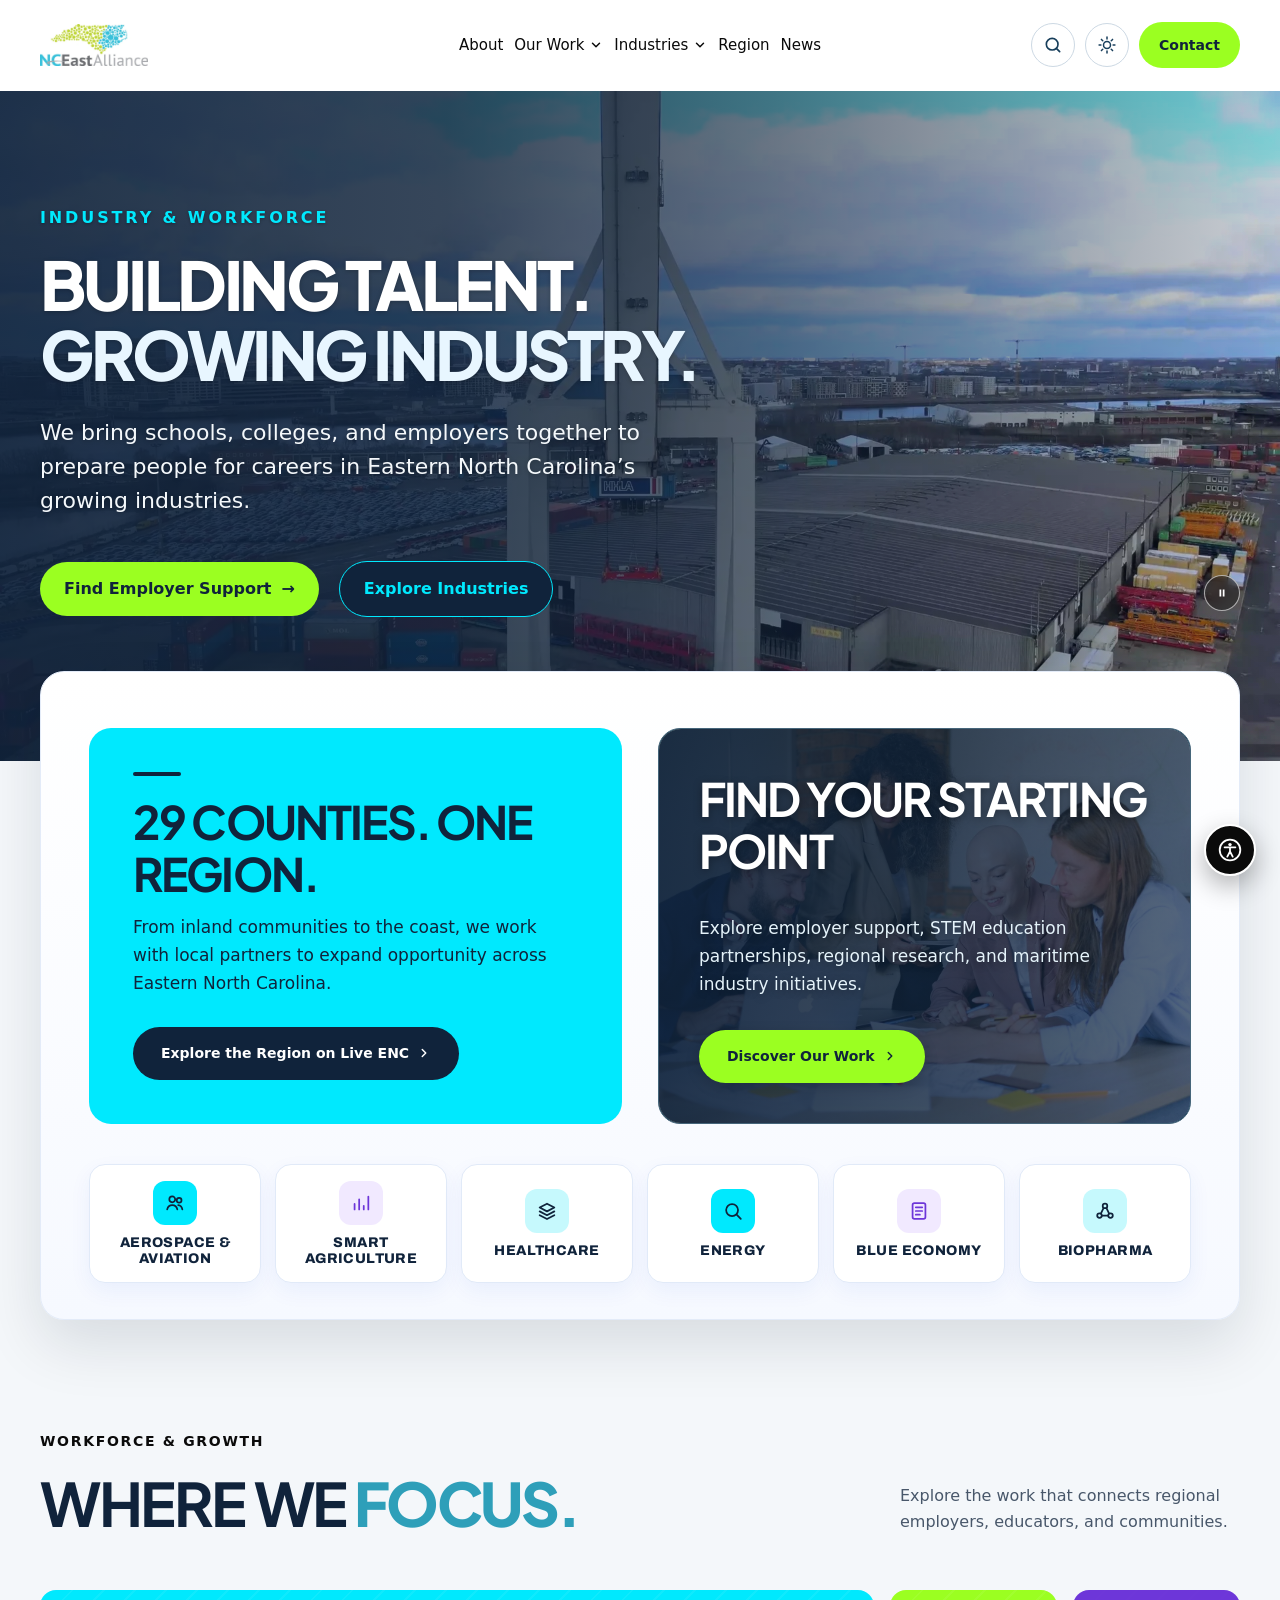
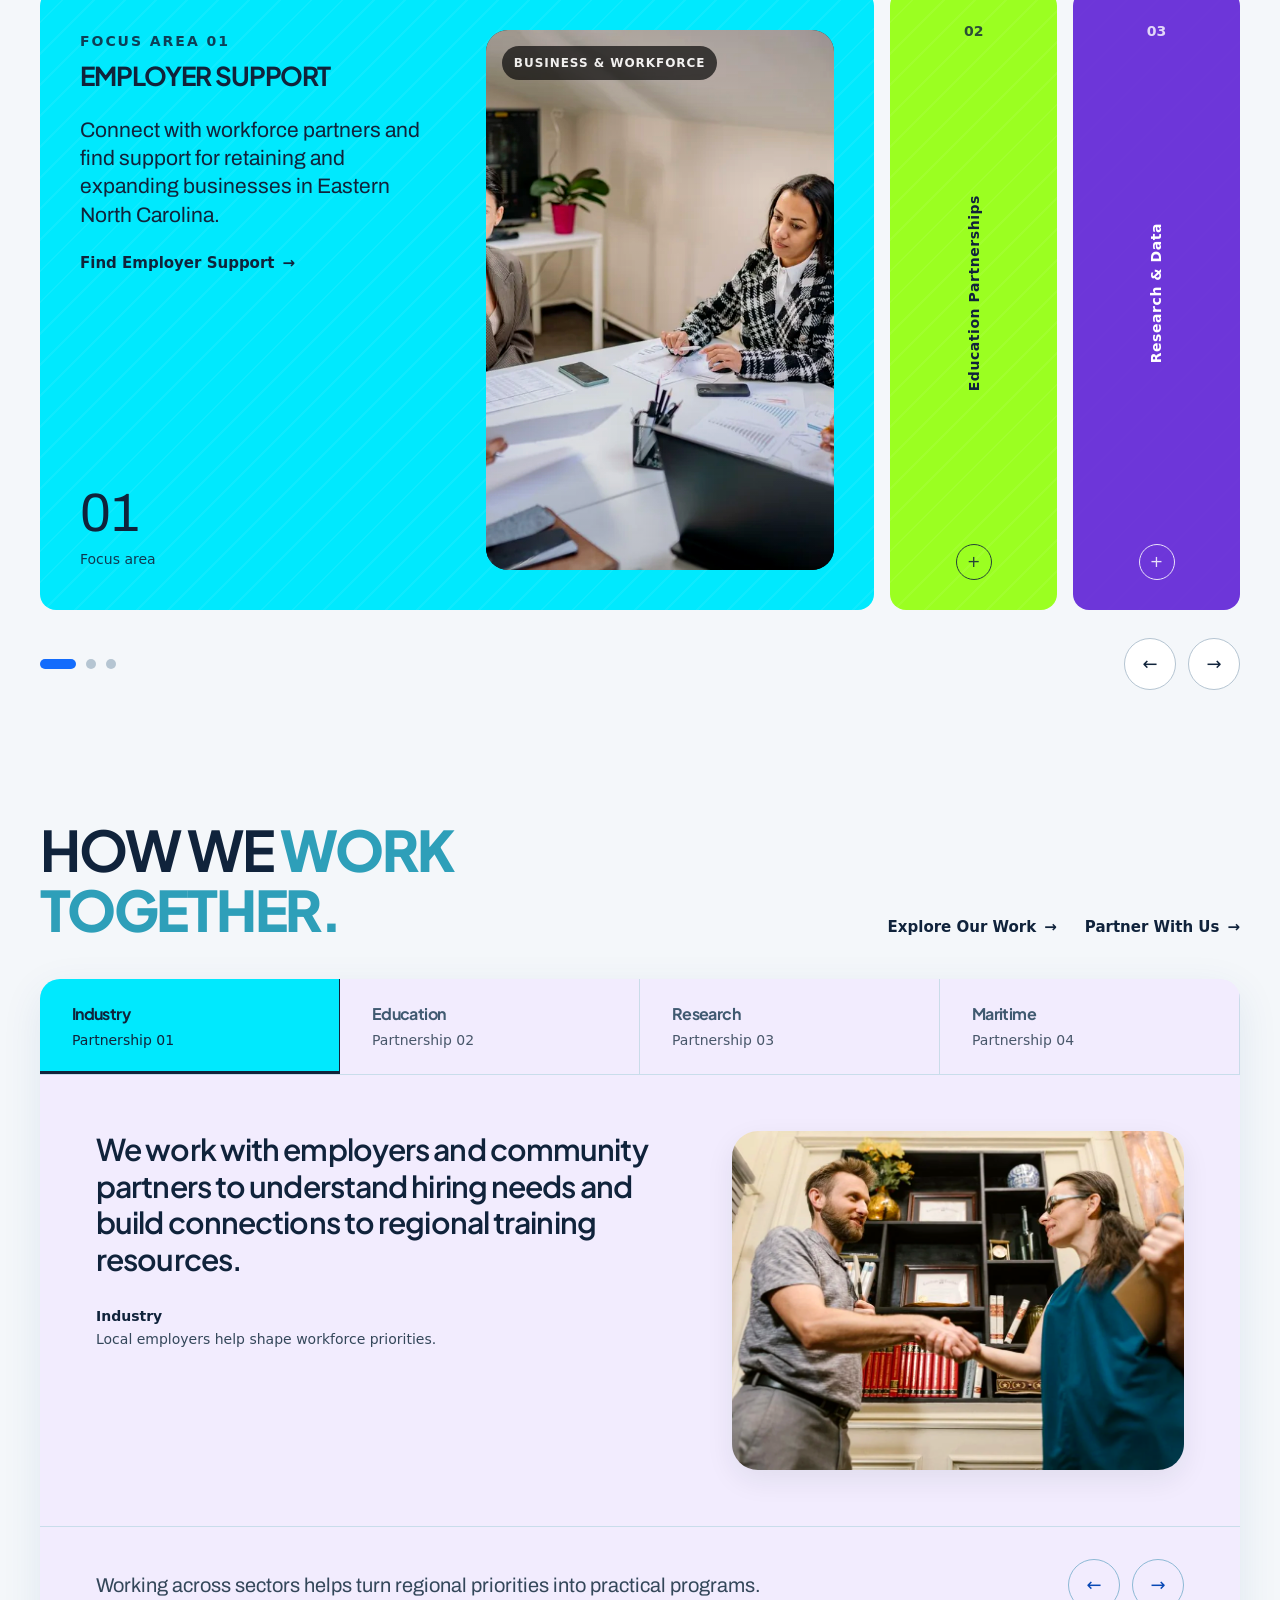
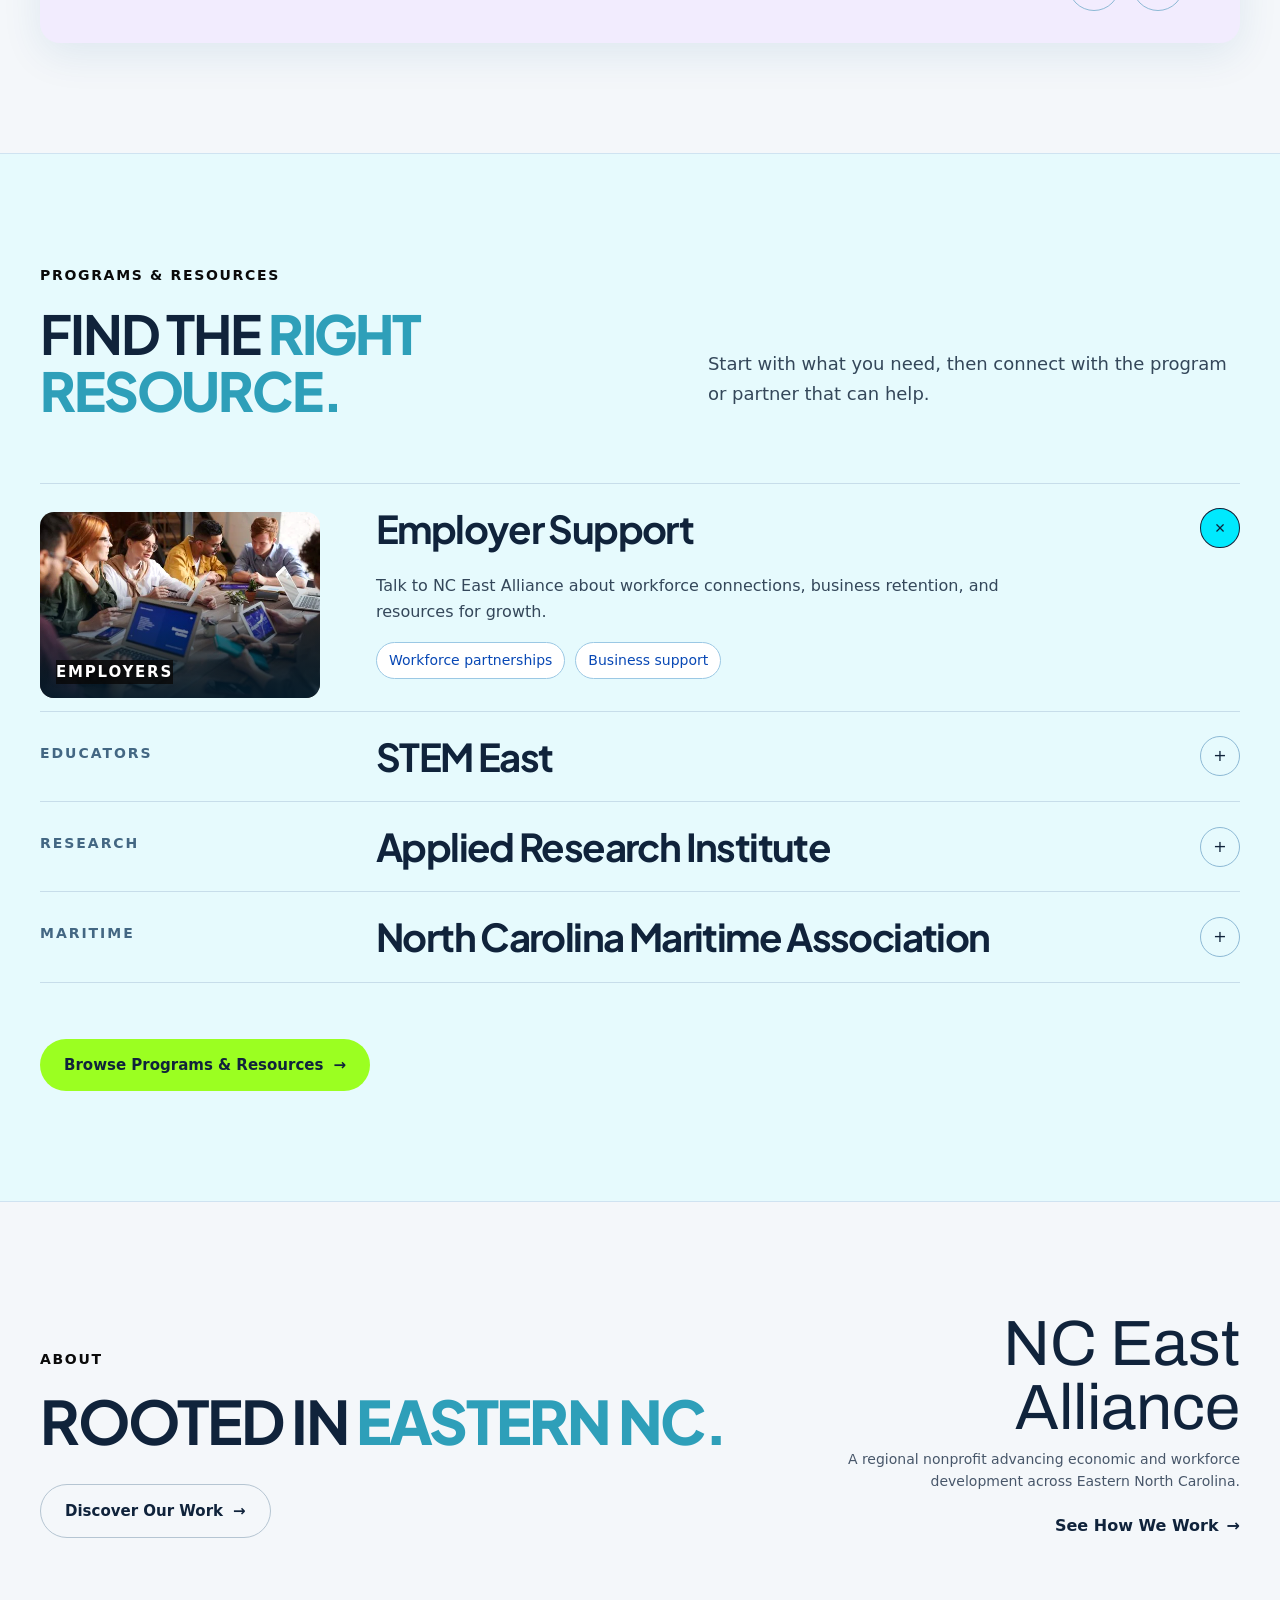
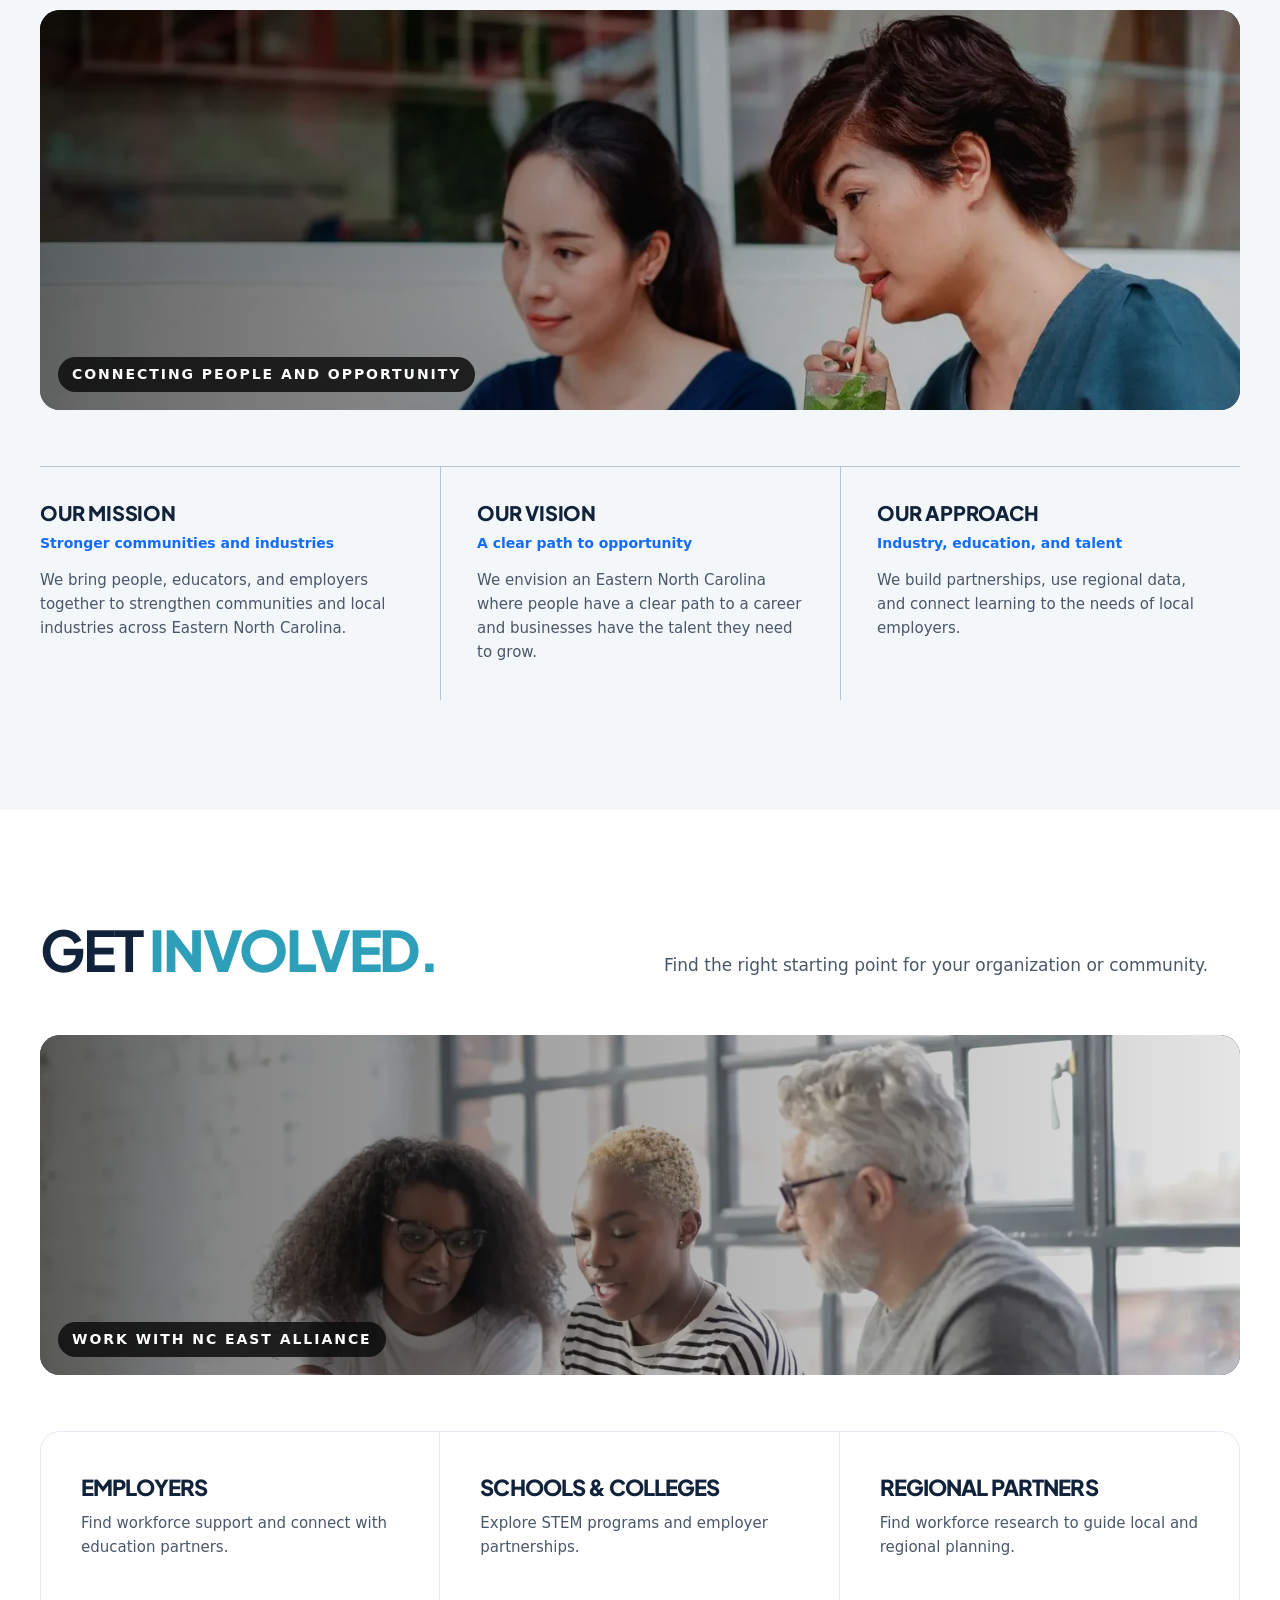
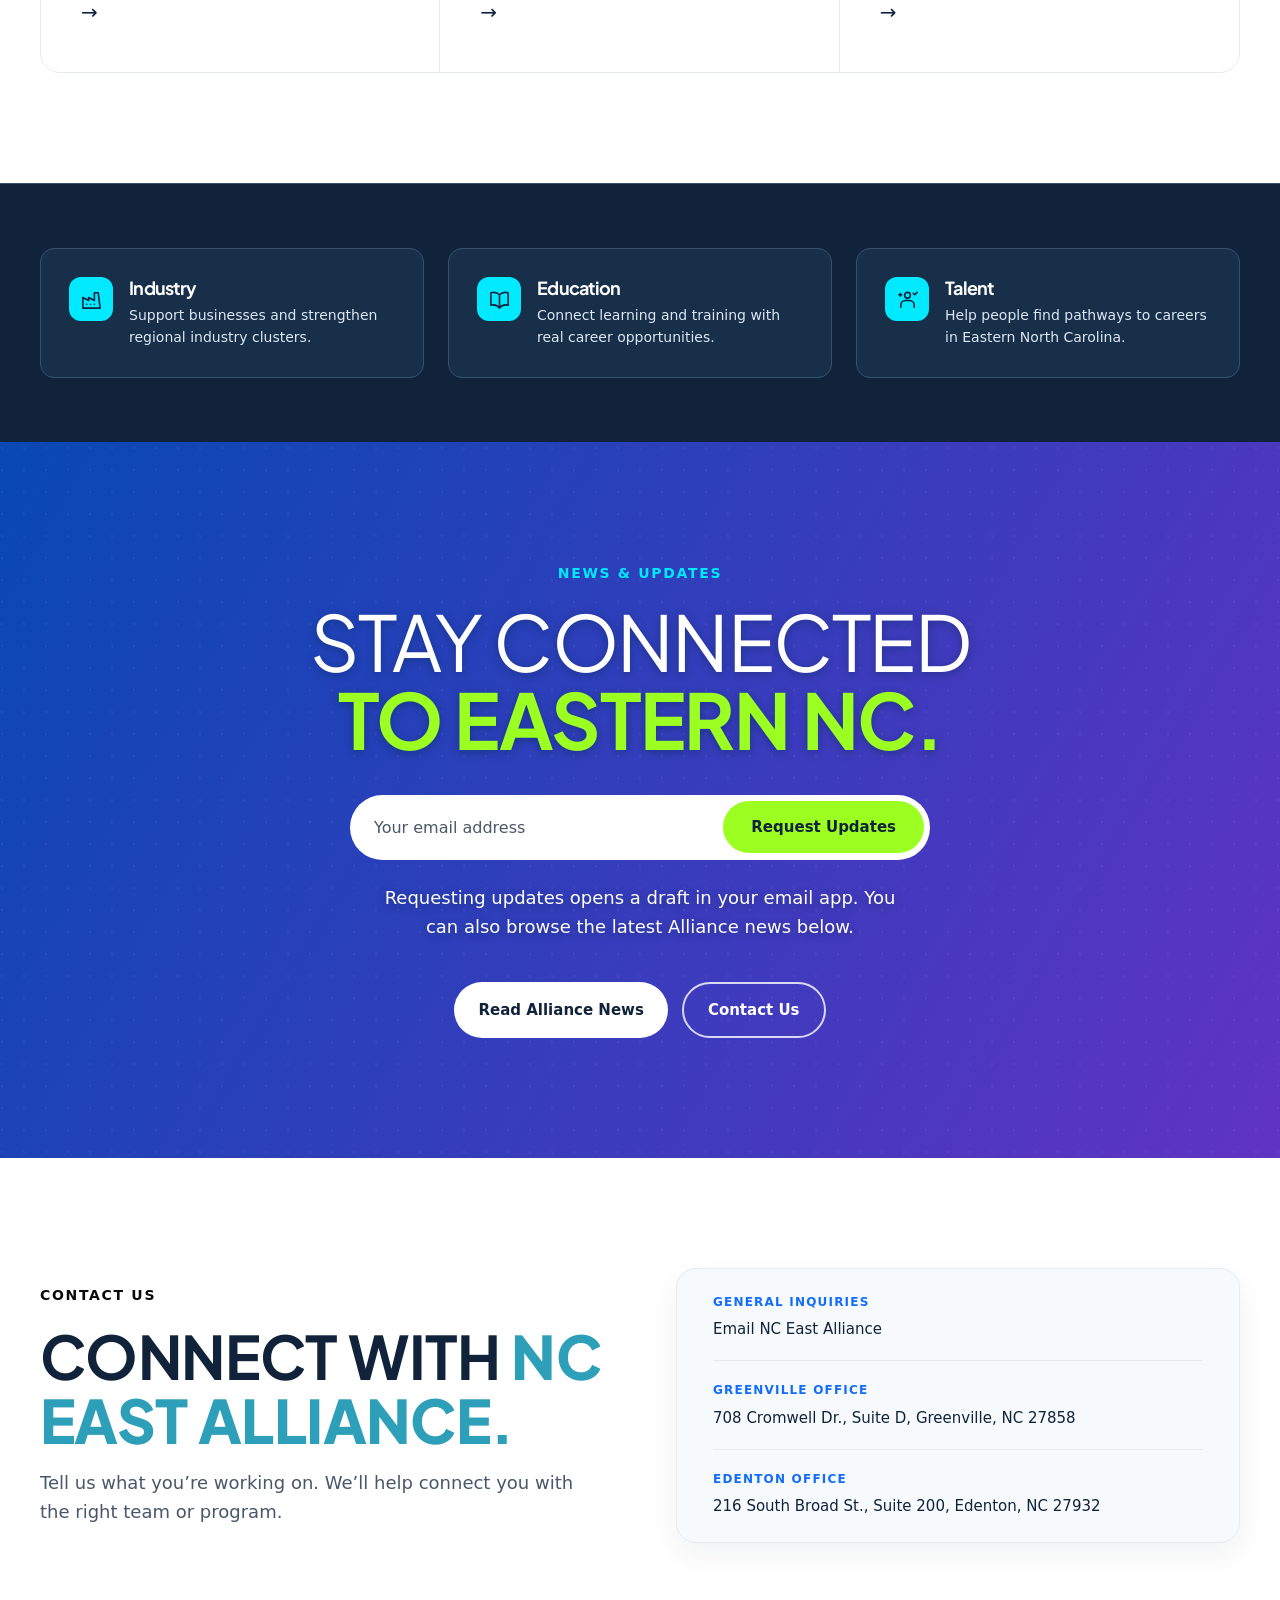
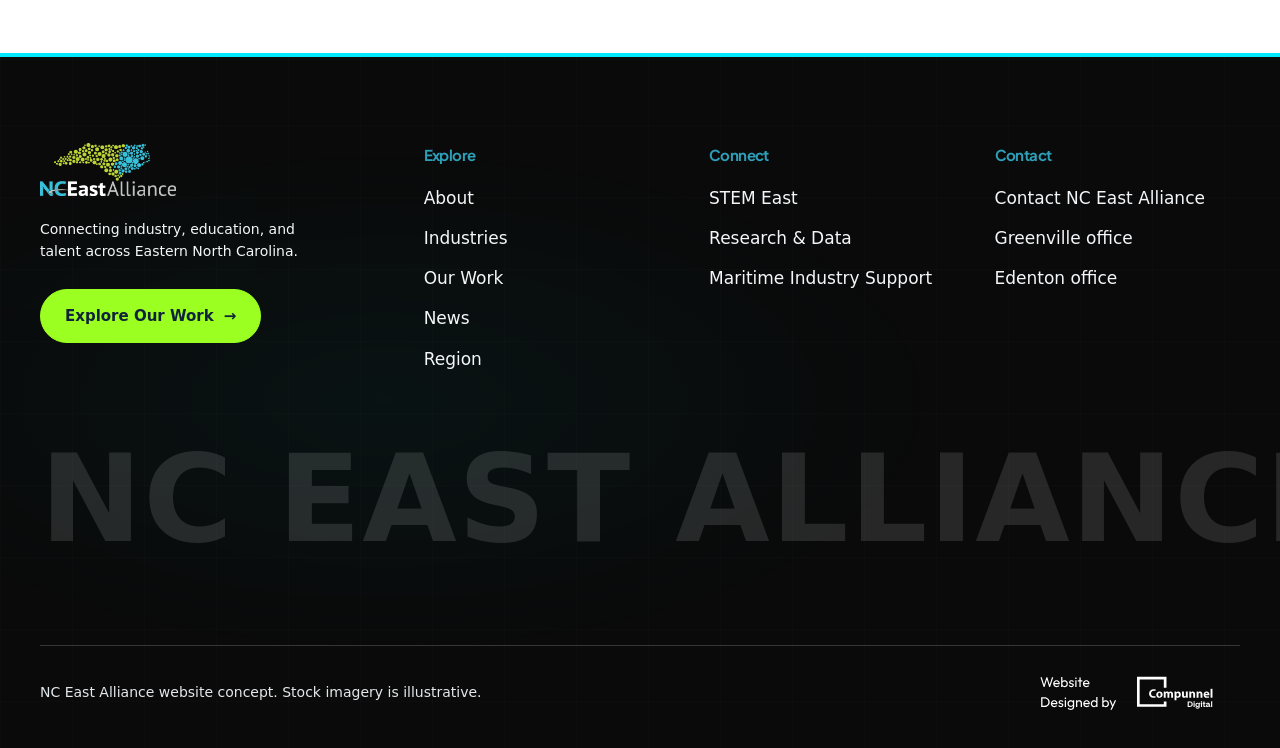
==== commit 13645ba1: "Add files via upload" ====
--- a/index.html
+++ b/index.html
@@ -132,7 +132,7 @@
   .pcard.active { flex-grow: 5; cursor: default; }
   .pcard:not(.active):hover { transform: translateY(-6px); }
   .pcard:focus-visible { box-shadow: 0 0 0 3px var(--paper), 0 0 0 5px var(--charcoal); }
-  .pcard::before { content: ""; position: absolute; inset: 0; background: repeating-linear-gradient(135deg, rgba(255,255,255,.06) 0 2px, transparent 2px 22px); pointer-events: none; }
+  .pcard::before { content: ""; position: absolute; inset: 0; background: repeating-linear-gradient(135deg, rgba(255,255,255,.06) 0 2px, transparent 2px 22px); opacity: var(--pc-pattern-opacity, 1); pointer-events: none; }
   .pc-rail { position: absolute; inset: 0; display: flex; flex-direction: column; justify-content: space-between; align-items: center; padding: 30px 0; transition: opacity .4s var(--ease); }
   .pcard.active .pc-rail { opacity: 0; pointer-events: none; }
   .pc-num { font-size: 14px; font-weight: 600; opacity: .8; }
@@ -492,11 +492,6 @@
   
   .hc-grid { display: grid; grid-template-columns: 1fr auto 1fr; align-items: center; }
   .hc-buttons { display: flex; gap: 8px; justify-content: flex-end; }
-  .hero-dots { display: flex; gap: 10px; align-items: center; }
-  .hero-dot { width: 8px; height: 8px; border-radius: 999px; border: 0; padding: 0; background: rgba(255,255,255,.45); cursor: pointer; transition: width .35s var(--ease), background .3s; }
-  .hero-dot:hover { background: rgba(255,255,255,.8); }
-  .hero-dot[aria-current="true"] { width: 26px; background: #FFFFFF; }
-  .hero-dot:focus-visible { outline: 2px solid #FFFFFF; outline-offset: 3px; }
   .hero-controls .hc-grid { display: grid; grid-template-columns: 1fr auto 1fr; align-items: center; justify-content: stretch; }
 
   
@@ -861,14 +856,9 @@
   .ind-loop .loop-label { position: absolute; left: 28px; top: auto; bottom: 24px; width: auto; height: auto; display: inline-block; white-space: nowrap; line-height: 1.4; border-radius: 999px; }
   @media (max-width: 640px) { .ind-loop { aspect-ratio: 4 / 3; } }
   
-  #newsletter.cta { position: relative; overflow: hidden; isolation: isolate; }
-  #newsletter .cta-bg { position: absolute; inset: 0; width: 100%; height: 100%; object-fit: cover; object-position: 50% 40%; opacity: .5; z-index: -2; pointer-events: none; }
-  #newsletter::before { content: ""; position: absolute; inset: 0; z-index: -1; background: linear-gradient(180deg, rgba(0,65,219,.72) 0%, rgba(4,28,44,.6) 100%); pointer-events: none; }
   #newsletter > .container { position: relative; z-index: 1; }
 
   
-  #newsletter::before { background: rgba(0,0,0,.6) !important; }
-  #newsletter .cta-bg { opacity: 1 !important; }
   #newsletter h2, #newsletter .cta-lead, #newsletter .cta-note, #newsletter .cta-eyebrow { text-shadow: 0 1px 3px rgba(0,0,0,.12); }
 
   
@@ -1016,8 +1006,6 @@
 #platform .acc-panel li:hover{border-color:#0848B5!important;color:#0848B5!important;}
 #platform .btn-red {background:#136CFC!important;}
 
-#newsletter.cta {background:#136CFC!important;}
-#newsletter::before {background:linear-gradient(95deg,rgba(6,82,128,.85) 0%,rgba(7,104,156,.72) 56%,rgba(9,111,161,.52) 100%)!important;}
 #newsletter h2,#newsletter .cta-lead,#newsletter .cta-note,#newsletter .cta-eyebrow {color:#FFFFFF!important;text-shadow:0 2px 10px rgba(0,36,69,.42)!important;}
 #newsletter .cta-form input {color:#10233B!important;}
 #newsletter .cta-form input::placeholder {color:#48576A!important;opacity:1;}
@@ -1303,36 +1291,6 @@
   pointer-events: none !important;
 }
 
-.hero-wrap .hero-dots {
-  position: absolute !important;
-  top: 50% !important;
-  right: 0 !important;
-  bottom: auto !important;
-  left: auto !important;
-  transform: translateY(-50%) !important;
-  display: flex !important;
-  flex-direction: column !important;
-  justify-content: center !important;
-  align-items: center !important;
-  gap: 11px !important;
-  pointer-events: auto !important;
-  z-index: 2 !important;
-  padding: 10px 6px !important;
-}
-.hero-wrap .hero-dot {
-  width: 9px !important;
-  height: 12px !important;
-  border-radius: 999px !important;
-  background: rgba(255,255,255,.54) !important;
-  box-shadow: 0 1px 8px rgba(0,0,0,.35) !important;
-  transition: height .28s ease, background .28s ease !important;
-}
-.hero-wrap .hero-dot[aria-current="true"] {
-  width: 9px !important;
-  height: 32px !important;
-  background: #FFFFFF !important;
-}
-.hero-wrap .hero-dot:focus-visible { outline: 3px solid #FFFFFF !important; outline-offset: 4px !important; }
 
 .hero-wrap .hc-buttons {
   position: absolute !important;
@@ -1350,9 +1308,6 @@
 }
 @media (max-width: 640px) {
   .hero-wrap .hero-controls .hc-grid { width: calc(100% - 32px) !important; }
-  .hero-wrap .hero-dots { right: 0 !important; top: 62% !important; gap: 9px !important; padding: 8px 4px !important; }
-  .hero-wrap .hero-dot { width: 8px !important; height: 10px !important; }
-  .hero-wrap .hero-dot[aria-current="true"] { width: 8px !important; height: 24px !important; }
   
   .hero-wrap .hc-buttons { bottom: 38px !important; right: 0 !important; }
 }
@@ -1369,16 +1324,6 @@
 @media (min-width: 641px) {
   .comm-loop { height: clamp(280px, 33.333vw, 400px); }
   .ind-loop { height: clamp(280px, 28.333vw, 340px); }
-}
-#newsletter .cta-bg { object-position: 50% 50%; }
-#newsletter::before {
-  background: linear-gradient(90deg, rgba(0, 0, 0, .36) 0%, rgba(0, 0, 0, .63) 38%, rgba(0, 0, 0, .68) 60%, rgba(0, 0, 0, .56) 75%, rgba(0, 0, 0, .24) 100%) !important;
-}
-@media (max-width: 640px) {
-  #newsletter .cta-bg { object-position: 42% 50%; }
-  #newsletter::before {
-    background: linear-gradient(180deg, rgba(0, 0, 0, .39), rgba(0, 0, 0, .69) 24%, rgba(0, 0, 0, .66) 77%, rgba(0, 0, 0, .36)) !important;
-  }
 }
 </style>
 
@@ -1463,21 +1408,10 @@
 </header>
 <main id="top" tabindex="-1">
 <div class="hero-wrap">
-<section aria-label="Growing Eastern North Carolina." aria-roledescription="slide" class="hero slide hero-teal" id="hero"><video aria-hidden="true" class="hero-video apf-hero-film" loop="" muted="" playsinline="" poster="assets/regional-hero-poster.webp" preload="metadata"><source src="assets/regional-hero.mp4" type="video/mp4"></source></video>
-<div class="container">
-<span class="eyebrow">Eastern North Carolina</span>
-<h1 class="display"><span class="hl">Growing Eastern</span><span class="hl"><em>North Carolina.</em></span></h1>
-<p class="lead">We connect industry, education, and talent to build career pathways and help businesses grow across 29 counties in Eastern North Carolina.</p>
-<div class="hero-actions" style="display:flex;">
-<a class="btn btn-red" href="our-work.html">Explore Our Work <span class="arr" aria-hidden="true">→</span></a>
-<a class="btn btn-ghost" href="#region">Explore the Region</a>
-</div>
-</div>
-</section>
-<section aria-label="Building Talent. Growing Industry." aria-roledescription="slide" class="hero slide hero-navy" hidden="" id="hero-2"><video aria-hidden="true" class="hero-video apf-hero-film" loop="" muted="" playsinline="" poster="assets/industry-hero-poster.webp" preload="metadata"><source src="assets/industry-hero.mp4" type="video/mp4"></source></video>
+<section aria-labelledby="hero-title" class="hero slide hero-navy" id="hero"><video aria-hidden="true" class="hero-video apf-hero-film" loop="" muted="" playsinline="" poster="assets/industry-hero-poster.webp" preload="metadata"><source src="assets/industry-hero.mp4" type="video/mp4"></source></video>
 <div class="container">
 <span class="eyebrow">Industry &amp; Workforce</span>
-<h2 class="display slide-heading"><span class="hl">Building Talent.</span><span class="hl"><em>Growing Industry.</em></span></h2>
+<h1 class="display slide-heading" id="hero-title"><span class="hl">Building Talent.</span><span class="hl"><em>Growing Industry.</em></span></h1>
 <p class="lead">We bring schools, colleges, and employers together to prepare people for careers in Eastern North Carolina’s growing industries.</p>
 <div class="hero-actions" style="display:flex;">
 <a class="btn btn-red" href="our-work.html#employer-support">Find Employer Support <span class="arr" aria-hidden="true">→</span></a>
@@ -1485,7 +1419,7 @@
 </div>
 </div>
 </section>
-<div aria-label="Hero slideshow controls" class="hero-controls" role="group"><div class="container hc-grid"><div></div><div aria-label="Choose banner" class="hero-dots" role="group"><button aria-current="true" aria-label="Show Growing Eastern North Carolina" class="hero-dot" data-index="0" type="button"></button><button aria-current="false" aria-label="Show Building talent and growing industry" class="hero-dot" data-index="1" type="button"></button></div><div class="hc-buttons"><button aria-label="Previous slide" class="hero-btn" id="hero-prev" type="button"><svg aria-hidden="true" height="14" viewbox="0 0 24 24" width="14"><path d="M15 5l-7 7 7 7" fill="none" stroke="currentColor" stroke-linecap="round" stroke-linejoin="round" stroke-width="2.4"></path></svg></button><button aria-label="Pause all animation" aria-pressed="false" class="hero-btn" id="hero-pause" type="button"><svg aria-hidden="true" class="i-pause" height="12" viewbox="0 0 24 24" width="12"><path d="M7 5h3.5v14H7zM13.5 5H17v14h-3.5z" fill="currentColor"></path></svg><svg aria-hidden="true" class="i-play" height="12" viewbox="0 0 24 24" width="12"><path d="M8 5l11 7-11 7z" fill="currentColor"></path></svg></button><button aria-label="Next slide" class="hero-btn" id="hero-next" type="button"><svg aria-hidden="true" height="14" viewbox="0 0 24 24" width="14"><path d="M9 5l7 7-7 7" fill="none" stroke="currentColor" stroke-linecap="round" stroke-linejoin="round" stroke-width="2.4"></path></svg></button></div></div></div></div>
+<div class="hero-controls"><div class="container hc-grid"><div class="hc-buttons"><button aria-label="Pause all animation" class="hero-btn" id="hero-pause" type="button"><svg aria-hidden="true" class="i-pause" height="12" viewbox="0 0 24 24" width="12"><path d="M7 5h3.5v14H7zM13.5 5H17v14h-3.5z" fill="currentColor"></path></svg><svg aria-hidden="true" class="i-play" height="12" viewbox="0 0 24 24" width="12"><path d="M8 5l11 7-11 7z" fill="currentColor"></path></svg></button></div></div></div></div>
 <div class="container">
 <div class="stats-wrap reveal">
 <div class="stat-top cards">
@@ -1541,7 +1475,7 @@
 <div class="pc-media has-gif"><img alt="Teacher and students work on a classroom robotics project" class="pc-gif apf-media" loading="lazy" src="assets/education-focus.webp"><span class="cap">Learning &amp; careers</span></div>
 </div>
 </article>
-<article aria-selected="false" class="pcard" role="tab" style="--c:var(--accent-purple);--t:#FFFFFF;" tabindex="0">
+<article aria-selected="false" class="pcard" role="tab" style="--c:var(--accent-purple);--t:#FFFFFF;--pc-pattern-opacity:.12;" tabindex="0">
 <div class="pc-rail"><span class="pc-num">03</span><span class="pc-name">Research &amp; Data</span><span class="pc-plus">+</span></div>
 <div class="pc-content">
 <div class="pc-text">
@@ -1731,7 +1665,6 @@
 </div>
 </div>
 <section aria-labelledby="cta-title" class="cta" id="newsletter">
-<img alt="" aria-hidden="true" class="cta-bg apf-media" decoding="async" loading="lazy" src="assets/regional-updates.webp">
 <div class="container cta-inner reveal">
 <span class="eyebrow cta-eyebrow">News &amp; Updates</span>
 <h2 id="cta-title">Stay Connected <br><em>to Eastern NC.</em></h2>
@@ -1933,76 +1866,32 @@
   document.querySelectorAll('#nav-left a').forEach(a => a.addEventListener('click', () => {
     document.getElementById('nav-left').classList.remove('open');
   }));
-  /* Respect reduced-motion: show a still frame instead of looping video */
+  /* Single hero video and page animation controls */
   (function () {
-    const v = document.querySelector('.hero-video');
-    if (!v) return;
-    if (matchMedia('(prefers-reduced-motion: reduce)').matches) { v.pause(); return; }
-    const p = v.play();
-    if (p && p.catch) p.catch(() => {});
+    const video = document.querySelector('#hero video');
+    const toggle = document.getElementById('hero-pause');
+    const motion = matchMedia('(prefers-reduced-motion: reduce)');
+    let paused = motion.matches;
+
+    function syncPlayback() {
+      if (paused || document.hidden) {
+        video.pause();
+      } else {
+        video.play().catch(() => {});
+      }
+      document.documentElement.classList.toggle('pause-all', paused);
+      toggle.setAttribute('aria-label', paused ? 'Play all animation' : 'Pause all animation');
+    }
+
+    toggle.addEventListener('click', () => {
+      paused = !paused;
+      syncPlayback();
+    });
+    document.addEventListener('visibilitychange', syncPlayback);
+    motion.addEventListener('change', event => {
+      paused = event.matches;
+      syncPlayback();
+    });
+    syncPlayback();
   })();
-  /* Hero slideshow controls and pause-all */
-  (function () {
-    const root = document.documentElement;
-    const slides = [...document.querySelectorAll('.hero-wrap > .hero.slide')];
-    const prev = document.getElementById('hero-prev');
-    const next = document.getElementById('hero-next');
-    const pause = document.getElementById('hero-pause');
-    const INTERVAL = 8000;
-    let idx = 0, timer = null;
-    let allPaused = matchMedia('(prefers-reduced-motion: reduce)').matches;
-
-    function playVideosIn(el) { el.querySelectorAll('video').forEach(v => { v.play().catch(() => {}); }); }
-    function pauseVideosIn(el) { el.querySelectorAll('video').forEach(v => v.pause()); }
-
-    function show(i) {
-      idx = (i + slides.length) % slides.length;
-      document.querySelectorAll('.hero-dot').forEach((d, k) => d.setAttribute('aria-current', k === idx ? 'true' : 'false'));
-      slides.forEach((s, k) => {
-        const on = k === idx;
-        s.hidden = !on;
-        if (on) { if (!allPaused) playVideosIn(s); else pauseVideosIn(s); }
-        else pauseVideosIn(s);
-      });
-    }
-    function schedule() {
-      clearTimeout(timer);
-      if (!allPaused) timer = setTimeout(() => { show(idx + 1); schedule(); }, INTERVAL);
-    }
-    function setPaused(p) {
-      allPaused = p;
-      root.classList.toggle('pause-all', p);
-      pause.setAttribute('aria-pressed', p);
-      pause.setAttribute('aria-label', p ? 'Play all animation' : 'Pause all animation');
-      if (p) {
-        clearTimeout(timer);
-        document.querySelectorAll('video').forEach(v => v.pause());
-      } else {
-        document.querySelectorAll('video').forEach(v => { if (!slides.some(s => s.contains(v))) v.play().catch(() => {}); });
-        playVideosIn(slides[idx]);
-        schedule();
-      }
-    }
-
-    prev.addEventListener('click', () => { show(idx - 1); schedule(); });
-    next.addEventListener('click', () => { show(idx + 1); schedule(); });
-    pause.addEventListener('click', () => setPaused(!allPaused));
-    document.addEventListener('keydown', e => {
-      if (e.key === ' ' && e.target === document.body) { e.preventDefault(); setPaused(!allPaused); }
-    });
-
-    document.querySelectorAll('.hero-dot').forEach(d => d.addEventListener('click', () => { show(+d.dataset.index); schedule(); }));
-    show(0);
-    setPaused(allPaused);
-    if (allPaused) { root.classList.add('pause-all'); pause.setAttribute('aria-pressed', 'true'); pause.setAttribute('aria-label', 'Play all animation'); }
-  })();
-</script>
-<script>
-/* Ensure videos only play in the active hero slide. */
-document.addEventListener('visibilitychange',()=>{
-  document.querySelectorAll('.hero-wrap .hero video').forEach(v=>{
-    if(document.hidden || v.closest('.hero').hidden || document.documentElement.classList.contains('pause-all')) v.pause();
-    else v.play().catch(()=>{});
-  });
-});
 </script><script src="site.js" defer></script></body></html>
--- a/brand.css
+++ b/brand.css
@@ -180,14 +180,13 @@
   color: white !important;
   text-shadow: inherit;
 }
-.hero.slide:nth-of-type(2) .display {
+.hero.slide h1.slide-heading {
   font-family: 'Plus Jakarta Sans', 'Archivo', system-ui, sans-serif !important;
   font-size: clamp(44px, 5.25vw, 76px) !important;
   font-weight: 800 !important;
   line-height: 1.05 !important;
   letter-spacing: -.052em !important;
 }
-.hero.slide:nth-of-type(2) .hl { display: block; }
 .hero.slide .eyebrow {
   color: var(--accent-cyan) !important;
   letter-spacing: .18em !important;
@@ -208,7 +207,6 @@
   background: var(--accent-cyan) !important;
   outline-color: white !important;
 }
-.hero-wrap .hero-dot[aria-current="true"] { background: var(--accent-cyan) !important; }
 #work-video-toggle {
   position: absolute;
   z-index: 3;
@@ -228,12 +226,15 @@
   .hero.slide::after {
     background: linear-gradient(180deg, rgba(10,10,10,.69), rgba(10,10,10,.81)) !important;
   }
-  .hero.slide:nth-of-type(2) .display { font-size: clamp(38px,9.3vw,48px) !important; }
+  .hero.slide h1.slide-heading { font-size: clamp(38px,9.3vw,48px) !important; }
 }
 
 .apf-media, .hero .hero-video, .rr-hero .apf-research-film,
 .pc-media img.apf-media, .rr-feature-media img, .rr-thumb img {
   filter: saturate(1.18) contrast(1.045) brightness(1.025) !important;
+}
+#hero .hero-video {
+  filter: saturate(1.28) contrast(1.045) brightness(1.12) !important;
 }
 .stat-top.cards .feature-card:not(.tint) {
   padding: clamp(24px, 3.6vw, 44px);
@@ -324,9 +325,10 @@
   color: var(--brand-navy);
   transform: none;
 }
-#newsletter.cta { background: var(--brand-black) !important; }
-#newsletter::before {
-  background: linear-gradient(100deg, rgba(16,35,59,.91), rgba(10,10,10,.73)) !important;
+#newsletter.cta {
+  background:
+    radial-gradient(circle, rgba(255, 255, 255, .055) 1.15px, transparent 1.6px) center / 22px 22px repeat,
+    linear-gradient(120deg, var(--accent-blue-hover), #6033C3) !important;
 }
 .contact-panel {
   min-width: 0;
